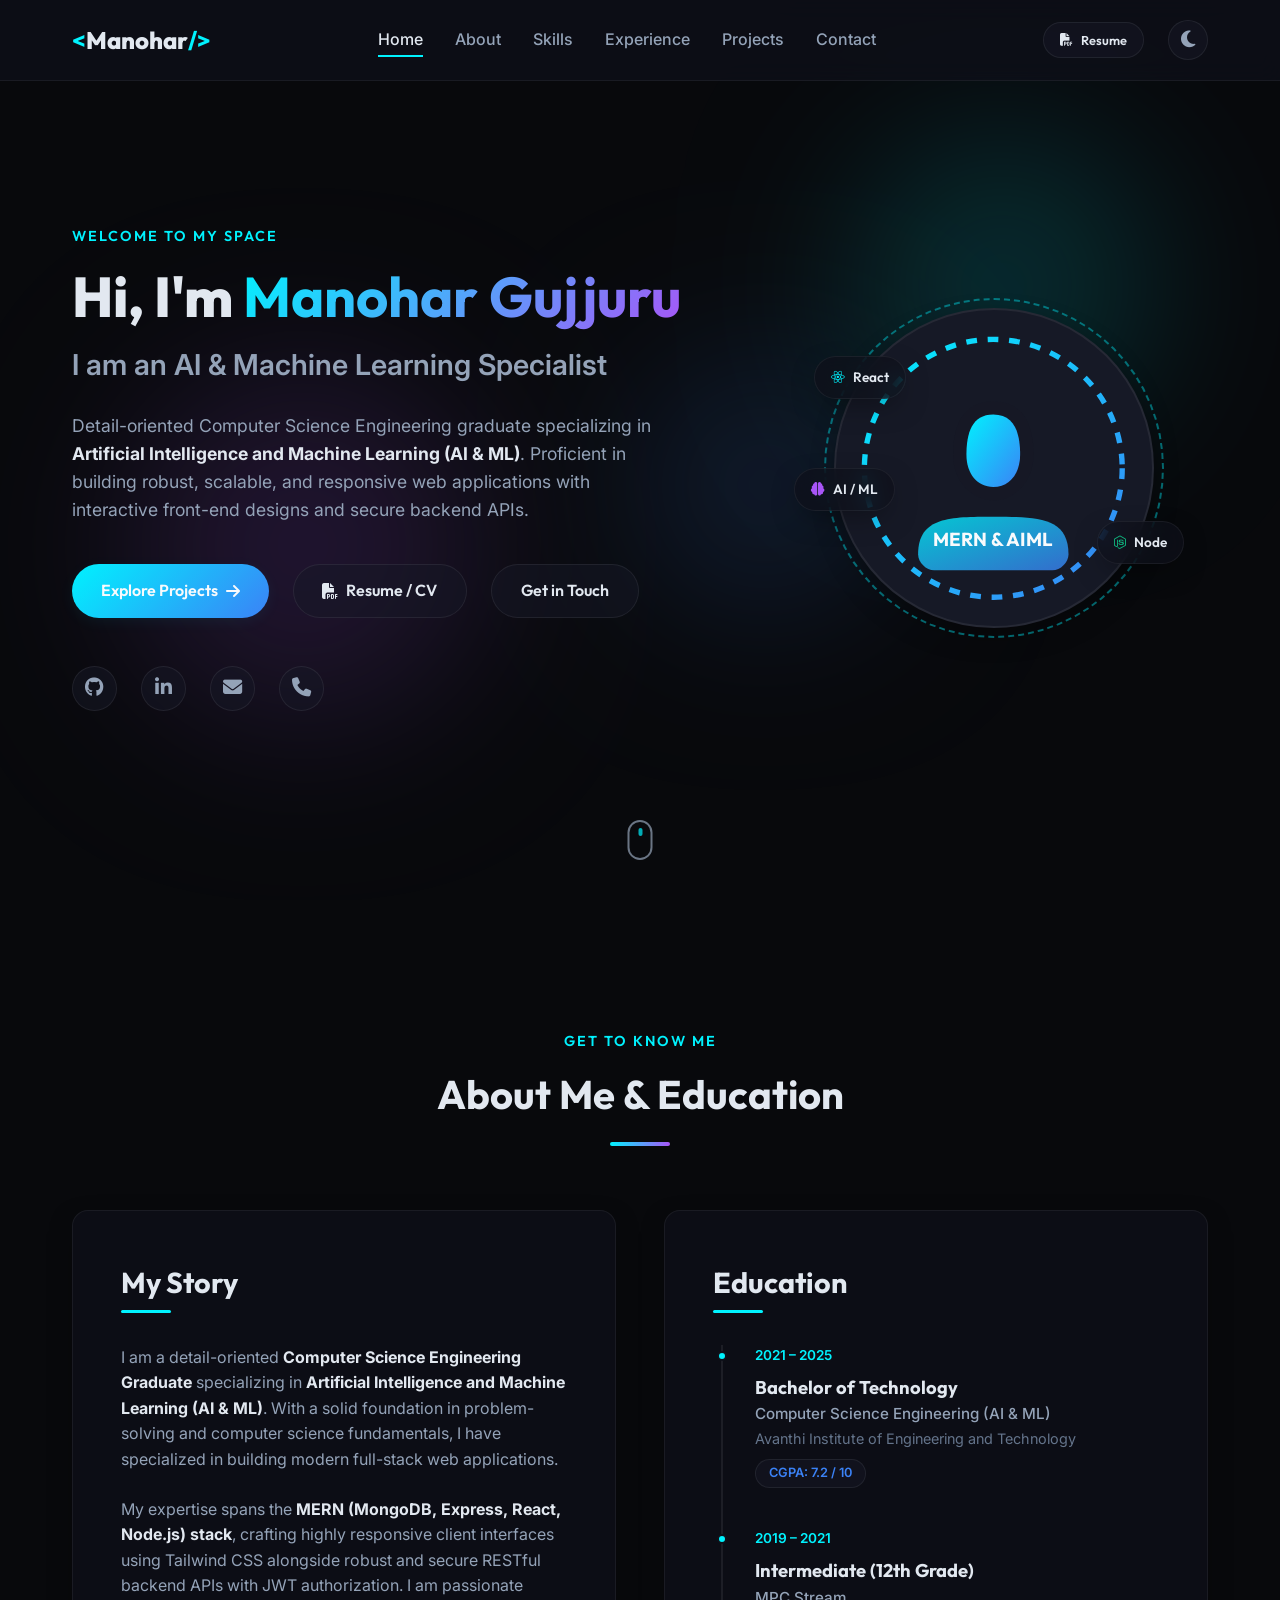
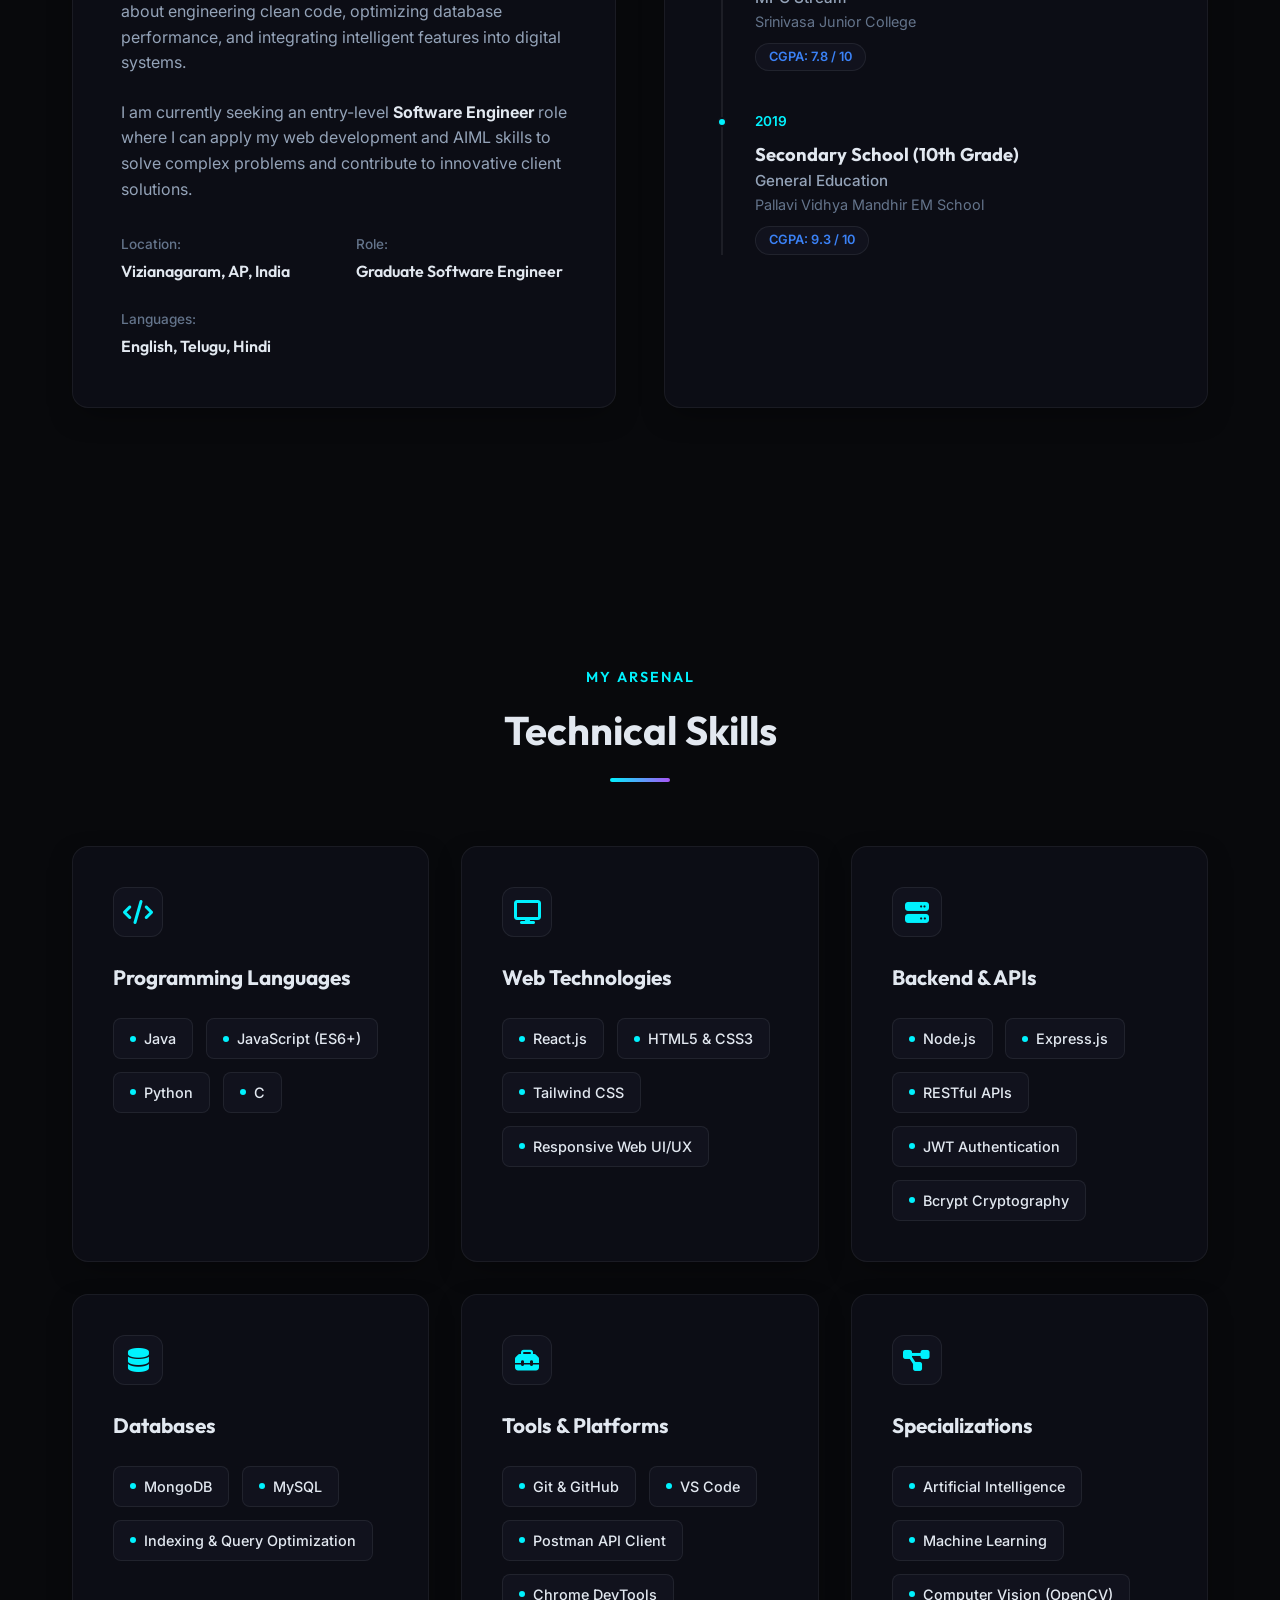
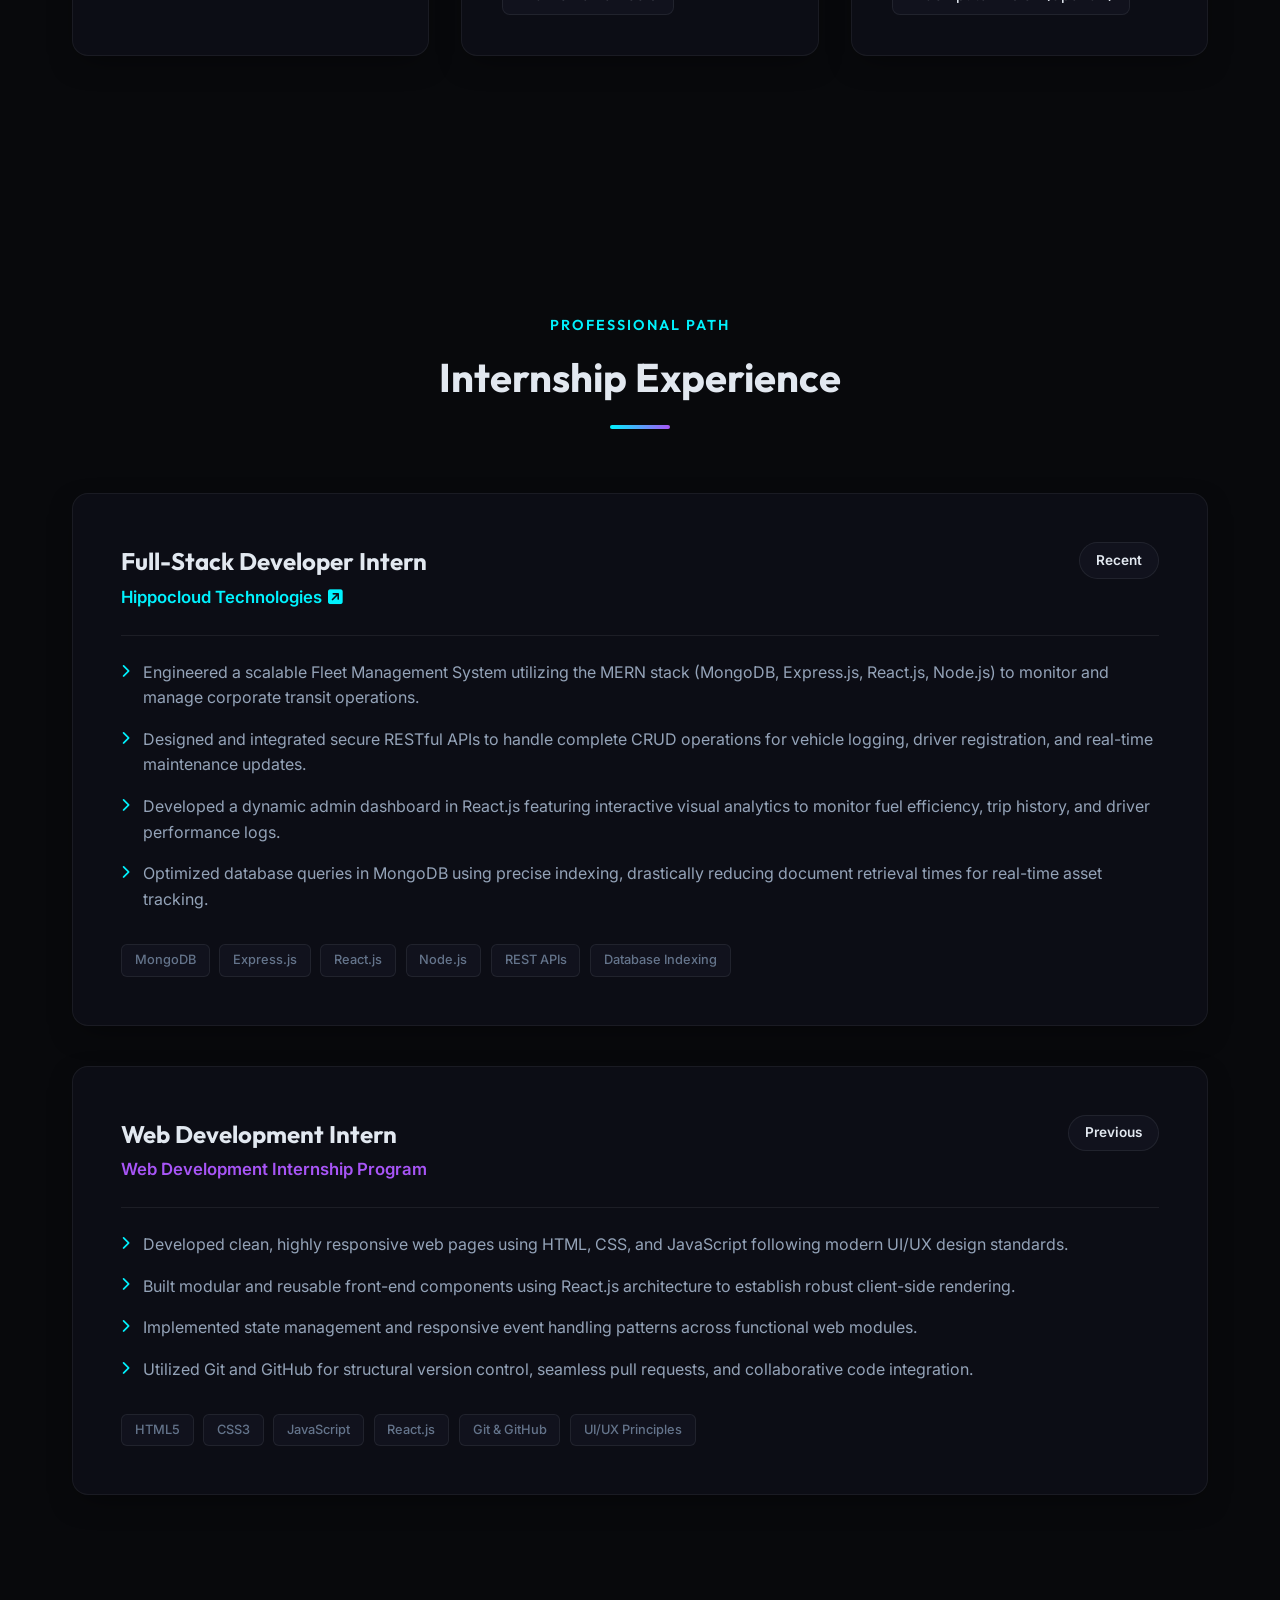
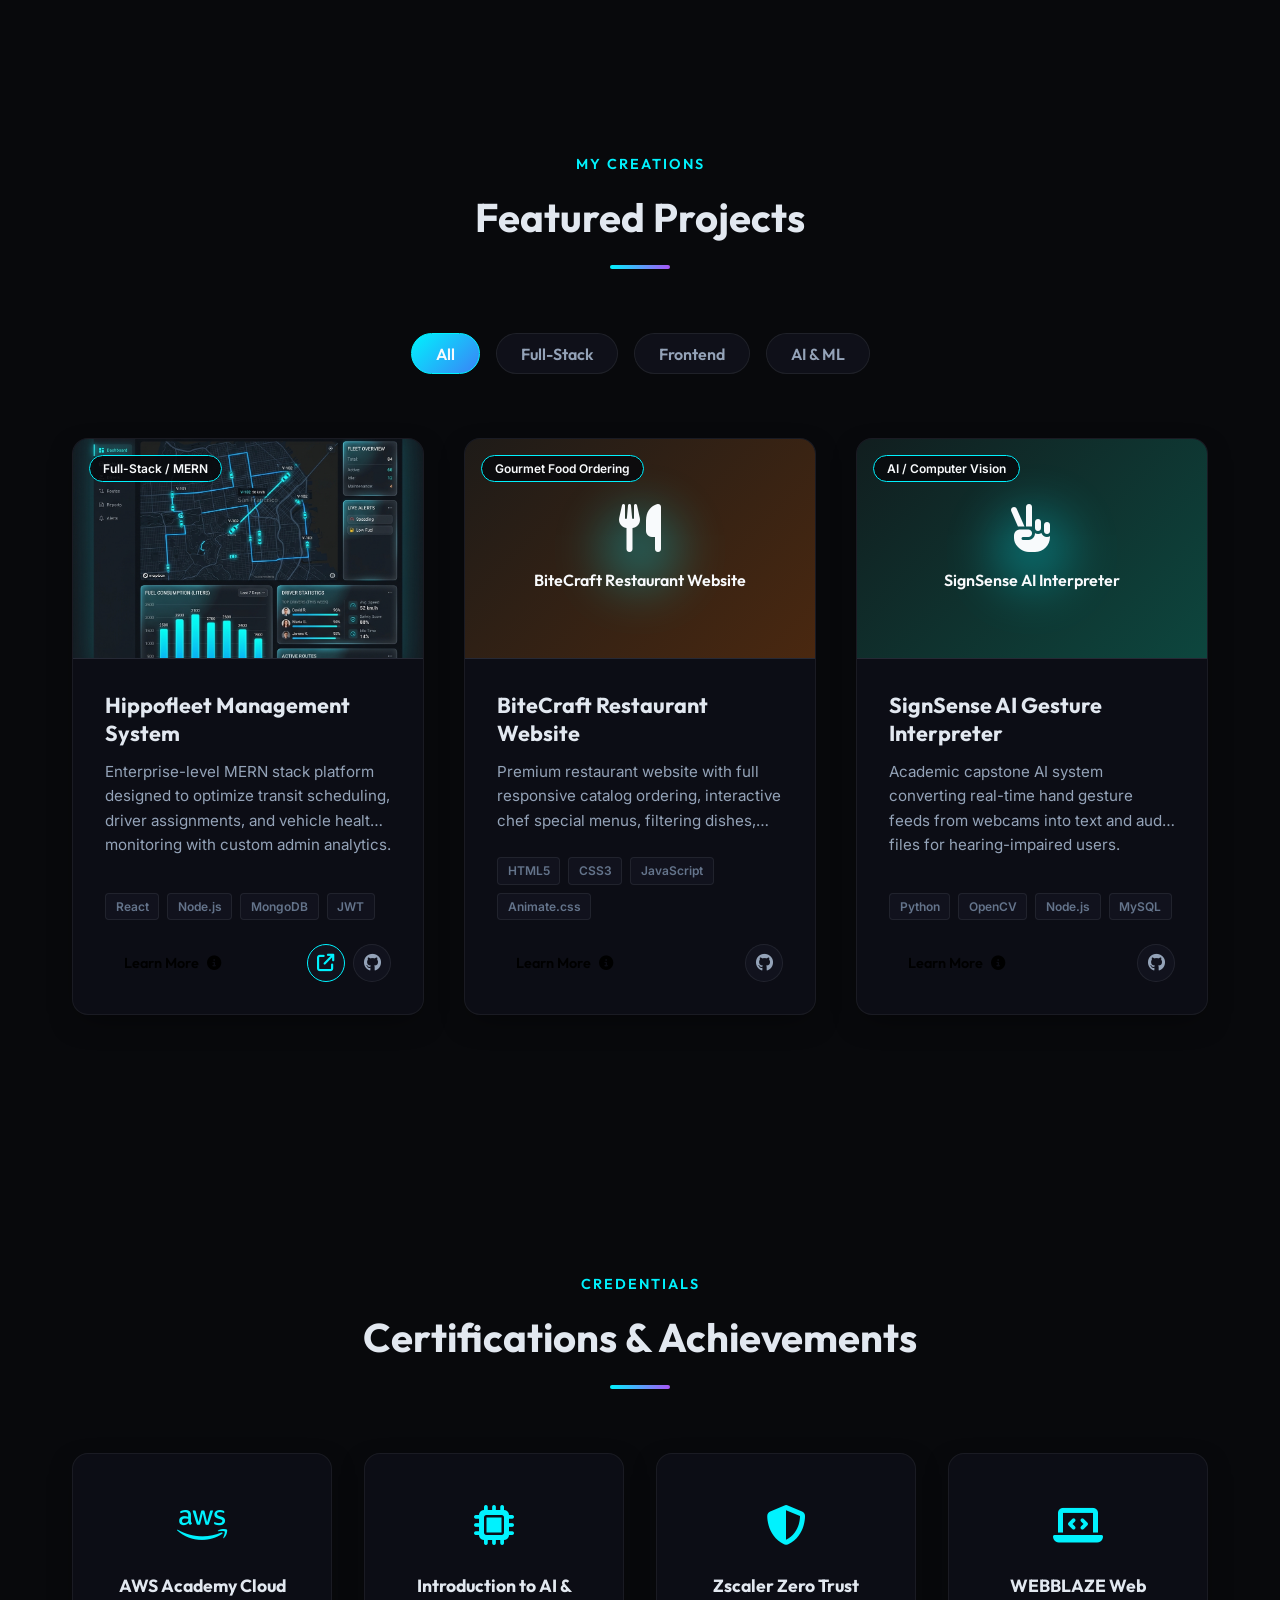
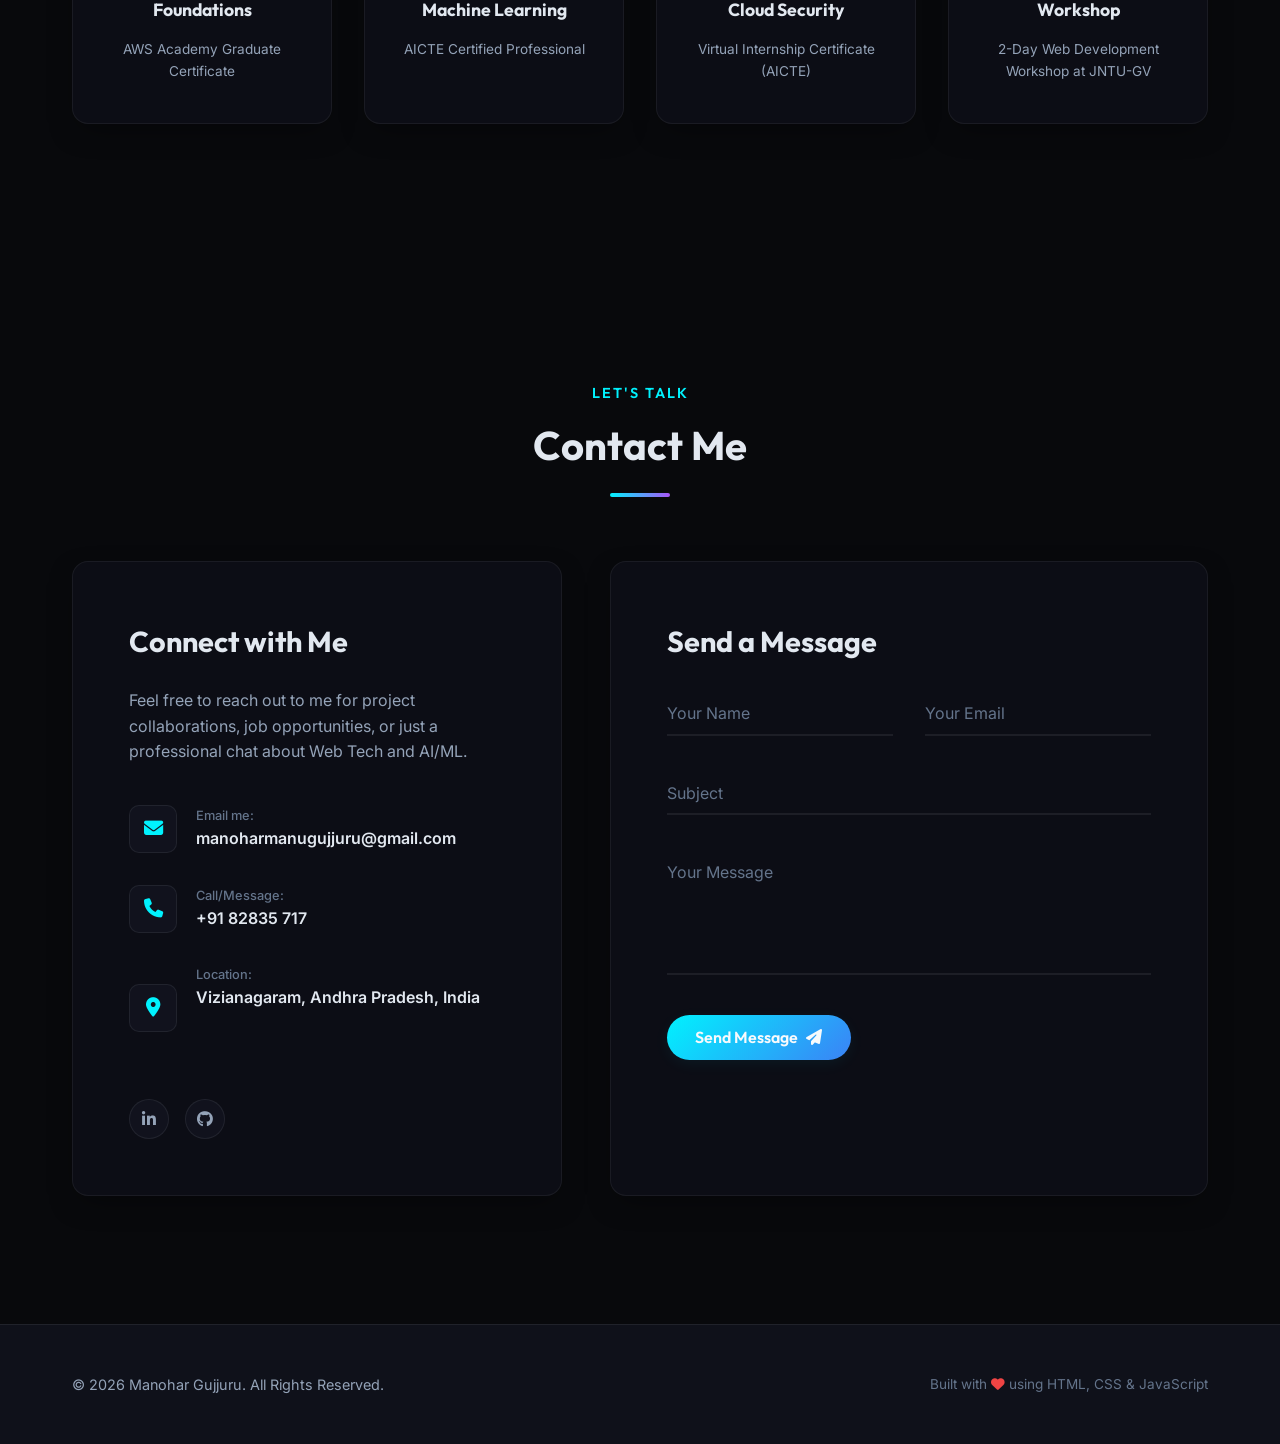
==== index.html @ 4b589fd2 "Remove dynamic text typing animation and make hero subtitle static: I am an AI & Machine Learning Sp" ====
<!DOCTYPE html>
<html lang="en">
<head>
    <meta charset="UTF-8">
    <meta name="viewport" content="width=device-width, initial-scale=1.0">
    <title>Manohar Gujjuru | Graduate CSE & Full-Stack Engineer Portfolio</title>
    <!-- Meta details for SEO -->
    <meta name="description" content="Professional portfolio of Manohar Gujjuru, a Computer Science Engineering graduate specializing in AI/ML and Full-Stack MERN web development. View my projects (Hippofleet, WedLink, BiteCraft) and experience.">
    <meta name="keywords" content="Manohar Gujjuru, Full-Stack Developer, MERN Stack, AI & ML, Software Engineer, Portfolio, Hippofleet, WedLink, SignSense">
    <meta name="author" content="Manohar Gujjuru">
    <!-- Google Fonts: Outfit & Inter -->
    <link rel="preconnect" href="https://fonts.googleapis.com">
    <link rel="preconnect" href="https://fonts.gstatic.com" crossorigin>
    <link href="https://fonts.googleapis.com/css2?family=Inter:wght@300;400;500;600;700&family=Outfit:wght@400;500;600;700;800&display=swap" rel="stylesheet">
    <!-- FontAwesome Icons -->
    <link rel="stylesheet" href="https://cdnjs.cloudflare.com/ajax/libs/font-awesome/6.4.0/css/all.min.css">
    <!-- Main stylesheet -->
    <link rel="stylesheet" href="styles.css">
</head>
<body class="dark-theme">
    <!-- Custom scroll progress bar -->
    <div id="scroll-progress"></div>
<!-- hi this is sureshs -->
 <!-- dev  -->
    <!-- Navigation Header -->
    <header class="glass-header">
        <nav class="navbar" id="navbar">
            <a href="#" class="logo">
                <span class="logo-accent">&lt;</span>Manohar<span class="logo-accent"> /&gt;</span>
            </a>
            <ul class="nav-links">
                <li><a href="#home" class="nav-item active">Home</a></li>
                <li><a href="#about" class="nav-item">About</a></li>
                <li><a href="#skills" class="nav-item">Skills</a></li>
                <li><a href="#experience" class="nav-item">Experience</a></li>
                <li><a href="#projects" class="nav-item">Projects</a></li>
                <li><a href="#contact" class="nav-item">Contact</a></li>
            </ul>
            <div class="nav-actions">
                <a href="resume.html" target="_blank" class="btn btn-secondary btn-small res-nav-btn" style="border-radius: 20px; padding: 0.4rem 1rem; font-size: 0.8rem;" title="View ATS Resume">
                    <i class="fa-solid fa-file-pdf"></i>
                    <span>Resume</span>
                </a>
                <button id="theme-toggle" aria-label="Toggle theme" title="Toggle Light/Dark Theme">
                    <i class="fa-solid fa-moon"></i>
                </button>
                <div class="mobile-menu-btn" id="mobile-menu-btn">
                    <span></span>
                    <span></span>
                    <span></span>
                </div>
            </div>
        </nav>
    </header>

    <!-- Mobile Navigation Overlay -->
    <div class="mobile-nav-overlay" id="mobile-nav-overlay">
        <ul class="mobile-nav-links">
            <li><a href="#home" class="mobile-nav-item">Home</a></li>
            <li><a href="#about" class="mobile-nav-item">About</a></li>
            <li><a href="#skills" class="mobile-nav-item">Skills</a></li>
            <li><a href="#experience" class="mobile-nav-item">Experience</a></li>
            <li><a href="#projects" class="mobile-nav-item">Projects</a></li>
            <li><a href="#contact" class="mobile-nav-item">Contact</a></li>
            <li><a href="resume.html" target="_blank" class="mobile-nav-item" style="color: var(--accent-color);"><i class="fa-solid fa-file-pdf"></i> Resume CV</a></li>
        </ul>
    </div>

    <!-- Main Content Area -->
    <main>
        <!-- Hero Section -->
        <section id="home" class="hero-section">
            <div class="hero-bg-shapes">
                <div class="shape shape-1"></div>
                <div class="shape shape-2"></div>
                <div class="shape shape-3"></div>
            </div>
            <div class="container hero-container">
                <div class="hero-content">
                    <span class="hero-subtitle">Welcome to my space</span>
                    <h1 class="hero-title">Hi, I'm <span class="highlight">Manohar Gujjuru</span></h1>
                    <h2 class="hero-dynamic-text">I am an AI & Machine Learning Specialist</h2>
                    <p class="hero-desc">
                        Detail-oriented Computer Science Engineering graduate specializing in <strong>Artificial Intelligence and Machine Learning (AI & ML)</strong>. Proficient in building robust, scalable, and responsive web applications with interactive front-end designs and secure backend APIs.
                    </p>
                    <div class="hero-cta">
                        <a href="#projects" class="btn btn-primary">
                            <span>Explore Projects</span>
                            <i class="fa-solid fa-arrow-right"></i>
                        </a>
                        <a href="resume.html" target="_blank" class="btn btn-secondary">
                            <i class="fa-solid fa-file-pdf"></i>
                            <span>Resume / CV</span>
                        </a>
                        <a href="#contact" class="btn btn-secondary">
                            <span>Get in Touch</span>
                        </a>
                    </div>
                    <div class="social-links">
                        <a href="https://github.com/manohargujjuru-dot" target="_blank" aria-label="GitHub" title="GitHub Profile">
                            <i class="fa-brands fa-github"></i>
                        </a>
                        <a href="https://linkedin.com/in/gujjuru-manohar3123" target="_blank" aria-label="LinkedIn" title="LinkedIn Profile">
                            <i class="fa-brands fa-linkedin-in"></i>
                        </a>
                        <a href="mailto:manoharmanugujjuru@gmail.com" aria-label="Email" title="Email Manohar">
                            <i class="fa-solid fa-envelope"></i>
                        </a>
                        <a href="tel:+9182835717" aria-label="Phone" title="Call Manohar">
                            <i class="fa-solid fa-phone"></i>
                        </a>
                    </div>
                </div>
                <div class="hero-visual">
                    <div class="visual-wrapper">
                        <div class="avatar-ring"></div>
                        <div class="avatar-holder">
                            <!-- Premium developer avatar placeholder using SVGs -->
                            <svg viewBox="0 0 100 100" class="developer-illustration">
                                <defs>
                                    <linearGradient id="gradient-primary" x1="0%" y1="0%" x2="100%" y2="100%">
                                        <stop offset="0%" stop-color="var(--accent-color)" />
                                        <stop offset="100%" stop-color="var(--accent-secondary)" />
                                    </linearGradient>
                                </defs>
                                <circle cx="50" cy="50" r="48" fill="none" stroke="url(#gradient-primary)" stroke-width="2" stroke-dasharray="4,4"/>
                                <path d="M50 25 C38 25 35 35 35 45 C35 55 42 62 50 62 C58 62 65 55 65 45 C65 35 62 25 50 25 Z" fill="var(--bg-accent)" opacity="0.3"/>
                                <path d="M50 30 C42 30 40 37 40 45 C40 52 44 57 50 57 C56 57 60 52 60 45 C60 37 58 30 50 30 Z" fill="url(#gradient-primary)"/>
                                <path d="M22 82 C22 68 34 68 50 68 C66 68 78 68 78 82 C78 85 75 88 72 88 L28 88 C25 88 22 85 22 82 Z" fill="url(#gradient-primary)" opacity="0.8"/>
                                <text x="50" y="79" font-family="'Outfit', sans-serif" font-size="7" font-weight="bold" fill="var(--text-light)" text-anchor="middle">MERN & AIML</text>
                            </svg>
                        </div>
                        <div class="floating-badge badge-1">
                            <i class="fa-brands fa-react text-cyan"></i>
                            <span>React</span>
                        </div>
                        <div class="floating-badge badge-2">
                            <i class="fa-brands fa-node-js text-green"></i>
                            <span>Node</span>
                        </div>
                        <div class="floating-badge badge-3">
                            <i class="fa-solid fa-brain text-purple"></i>
                            <span>AI / ML</span>
                        </div>
                    </div>
                </div>
            </div>
            <a href="#about" class="scroll-down-indicator" aria-label="Scroll Down">
                <span class="mouse-icon">
                    <span class="wheel"></span>
                </span>
                <span class="arrow-icon"></span>
            </a>
        </section>

        <!-- About & Education Section -->
        <section id="about" class="about-section">
            <div class="container">
                <div class="section-header">
                    <span class="subtitle">Get to know me</span>
                    <h2 class="title">About Me & Education</h2>
                    <div class="line"></div>
                </div>
                <div class="about-grid">
                    <div class="about-info glass-card">
                        <h3>My Story</h3>
                        <p>
                            I am a detail-oriented <strong>Computer Science Engineering Graduate</strong> specializing in <strong>Artificial Intelligence and Machine Learning (AI & ML)</strong>. With a solid foundation in problem-solving and computer science fundamentals, I have specialized in building modern full-stack web applications.
                        </p>
                        <p>
                            My expertise spans the <strong>MERN (MongoDB, Express, React, Node.js) stack</strong>, crafting highly responsive client interfaces using Tailwind CSS alongside robust and secure RESTful backend APIs with JWT authorization. I am passionate about engineering clean code, optimizing database performance, and integrating intelligent features into digital systems.
                        </p>
                        <p>
                            I am currently seeking an entry-level <strong>Software Engineer</strong> role where I can apply my web development and AIML skills to solve complex problems and contribute to innovative client solutions.
                        </p>
                        <div class="quick-facts">
                            <div class="fact-item">
                                <span class="fact-label">Location:</span>
                                <span class="fact-value">Vizianagaram, AP, India</span>
                            </div>
                            <div class="fact-item">
                                <span class="fact-label">Role:</span>
                                <span class="fact-value">Graduate Software Engineer</span>
                            </div>
                            <div class="fact-item">
                                <span class="fact-label">Languages:</span>
                                <span class="fact-value">English, Telugu, Hindi</span>
                            </div>
                        </div>
                    </div>
                    <div class="education-timeline glass-card">
                        <h3>Education</h3>
                        <div class="timeline">
                            <div class="timeline-item">
                                <div class="timeline-dot"></div>
                                <div class="timeline-date">2021 – 2025</div>
                                <h4 class="timeline-title">Bachelor of Technology</h4>
                                <p class="timeline-subtitle">Computer Science Engineering (AI & ML)</p>
                                <p class="timeline-school">Avanthi Institute of Engineering and Technology</p>
                                <span class="timeline-badge">CGPA: 7.2 / 10</span>
                            </div>
                            <div class="timeline-item">
                                <div class="timeline-dot"></div>
                                <div class="timeline-date">2019 – 2021</div>
                                <h4 class="timeline-title">Intermediate (12th Grade)</h4>
                                <p class="timeline-subtitle">MPC Stream</p>
                                <p class="timeline-school">Srinivasa Junior College</p>
                                <span class="timeline-badge">CGPA: 7.8 / 10</span>
                            </div>
                            <div class="timeline-item">
                                <div class="timeline-dot"></div>
                                <div class="timeline-date">2019</div>
                                <h4 class="timeline-title">Secondary School (10th Grade)</h4>
                                <p class="timeline-subtitle">General Education</p>
                                <p class="timeline-school">Pallavi Vidhya Mandhir EM School</p>
                                <span class="timeline-badge">CGPA: 9.3 / 10</span>
                            </div>
                        </div>
                    </div>
                </div>
            </div>
        </section>

        <!-- Technical Skills Section -->
        <section id="skills" class="skills-section">
            <div class="container">
                <div class="section-header">
                    <span class="subtitle">My Arsenal</span>
                    <h2 class="title">Technical Skills</h2>
                    <div class="line"></div>
                </div>
                <div class="skills-grid">
                    <!-- Programming Languages -->
                    <div class="skills-card glass-card">
                        <div class="card-icon"><i class="fa-solid fa-code"></i></div>
                        <h3>Programming Languages</h3>
                        <div class="skills-list">
                            <div class="skill-tag"><span class="bullet"></span> Java</div>
                            <div class="skill-tag"><span class="bullet"></span> JavaScript (ES6+)</div>
                            <div class="skill-tag"><span class="bullet"></span> Python</div>
                            <div class="skill-tag"><span class="bullet"></span> C</div>
                        </div>
                    </div>
                    <!-- Web Technologies -->
                    <div class="skills-card glass-card">
                        <div class="card-icon"><i class="fa-solid fa-display"></i></div>
                        <h3>Web Technologies</h3>
                        <div class="skills-list">
                            <div class="skill-tag"><span class="bullet"></span> React.js</div>
                            <div class="skill-tag"><span class="bullet"></span> HTML5 & CSS3</div>
                            <div class="skill-tag"><span class="bullet"></span> Tailwind CSS</div>
                            <div class="skill-tag"><span class="bullet"></span> Responsive Web UI/UX</div>
                        </div>
                    </div>
                    <!-- Backend & APIs -->
                    <div class="skills-card glass-card">
                        <div class="card-icon"><i class="fa-solid fa-server"></i></div>
                        <h3>Backend & APIs</h3>
                        <div class="skills-list">
                            <div class="skill-tag"><span class="bullet"></span> Node.js</div>
                            <div class="skill-tag"><span class="bullet"></span> Express.js</div>
                            <div class="skill-tag"><span class="bullet"></span> RESTful APIs</div>
                            <div class="skill-tag"><span class="bullet"></span> JWT Authentication</div>
                            <div class="skill-tag"><span class="bullet"></span> Bcrypt Cryptography</div>
                        </div>
                    </div>
                    <!-- Databases -->
                    <div class="skills-card glass-card">
                        <div class="card-icon"><i class="fa-solid fa-database"></i></div>
                        <h3>Databases</h3>
                        <div class="skills-list">
                            <div class="skill-tag"><span class="bullet"></span> MongoDB</div>
                            <div class="skill-tag"><span class="bullet"></span> MySQL</div>
                            <div class="skill-tag"><span class="bullet"></span> Indexing & Query Optimization</div>
                        </div>
                    </div>
                    <!-- Tools & Platforms -->
                    <div class="skills-card glass-card">
                        <div class="card-icon"><i class="fa-solid fa-toolbox"></i></div>
                        <h3>Tools & Platforms</h3>
                        <div class="skills-list">
                            <div class="skill-tag"><span class="bullet"></span> Git & GitHub</div>
                            <div class="skill-tag"><span class="bullet"></span> VS Code</div>
                            <div class="skill-tag"><span class="bullet"></span> Postman API Client</div>
                            <div class="skill-tag"><span class="bullet"></span> Chrome DevTools</div>
                        </div>
                    </div>
                    <!-- Specializations -->
                    <div class="skills-card glass-card">
                        <div class="card-icon"><i class="fa-solid fa-diagram-project"></i></div>
                        <h3>Specializations</h3>
                        <div class="skills-list">
                            <div class="skill-tag"><span class="bullet"></span> Artificial Intelligence</div>
                            <div class="skill-tag"><span class="bullet"></span> Machine Learning</div>
                            <div class="skill-tag"><span class="bullet"></span> Computer Vision (OpenCV)</div>
                        </div>
                    </div>
                </div>
            </div>
        </section>

        <!-- Experience Section -->
        <section id="experience" class="experience-section">
            <div class="container">
                <div class="section-header">
                    <span class="subtitle">Professional Path</span>
                    <h2 class="title">Internship Experience</h2>
                    <div class="line"></div>
                </div>
                <div class="experience-list">
                    <!-- Internship 1 -->
                    <div class="experience-item glass-card">
                        <div class="exp-header">
                            <div class="exp-title-company">
                                <h3>Full-Stack Developer Intern</h3>
                                <a href="https://hippocloud.in" target="_blank" class="company-link">Hippocloud Technologies <i class="fa-solid fa-square-arrow-up-right"></i></a>
                            </div>
                            <span class="exp-duration">Recent</span>
                        </div>
                        <ul class="exp-details">
                            <li><i class="fa-solid fa-chevron-right text-cyan"></i> Engineered a scalable Fleet Management System utilizing the MERN stack (MongoDB, Express.js, React.js, Node.js) to monitor and manage corporate transit operations.</li>
                            <li><i class="fa-solid fa-chevron-right text-cyan"></i> Designed and integrated secure RESTful APIs to handle complete CRUD operations for vehicle logging, driver registration, and real-time maintenance updates.</li>
                            <li><i class="fa-solid fa-chevron-right text-cyan"></i> Developed a dynamic admin dashboard in React.js featuring interactive visual analytics to monitor fuel efficiency, trip history, and driver performance logs.</li>
                            <li><i class="fa-solid fa-chevron-right text-cyan"></i> Optimized database queries in MongoDB using precise indexing, drastically reducing document retrieval times for real-time asset tracking.</li>
                        </ul>
                        <div class="exp-tech-tags">
                            <span>MongoDB</span>
                            <span>Express.js</span>
                            <span>React.js</span>
                            <span>Node.js</span>
                            <span>REST APIs</span>
                            <span>Database Indexing</span>
                        </div>
                    </div>

                    <!-- Internship 2 -->
                    <div class="experience-item glass-card">
                        <div class="exp-header">
                            <div class="exp-title-company">
                                <h3>Web Development Intern</h3>
                                <span class="company-name">Web Development Internship Program</span>
                            </div>
                            <span class="exp-duration">Previous</span>
                        </div>
                        <ul class="exp-details">
                            <li><i class="fa-solid fa-chevron-right text-cyan"></i> Developed clean, highly responsive web pages using HTML, CSS, and JavaScript following modern UI/UX design standards.</li>
                            <li><i class="fa-solid fa-chevron-right text-cyan"></i> Built modular and reusable front-end components using React.js architecture to establish robust client-side rendering.</li>
                            <li><i class="fa-solid fa-chevron-right text-cyan"></i> Implemented state management and responsive event handling patterns across functional web modules.</li>
                            <li><i class="fa-solid fa-chevron-right text-cyan"></i> Utilized Git and GitHub for structural version control, seamless pull requests, and collaborative code integration.</li>
                        </ul>
                        <div class="exp-tech-tags">
                            <span>HTML5</span>
                            <span>CSS3</span>
                            <span>JavaScript</span>
                            <span>React.js</span>
                            <span>Git & GitHub</span>
                            <span>UI/UX Principles</span>
                        </div>
                    </div>
                </div>
            </div>
        </section>

        <!-- Projects Showcase Section -->
        <section id="projects" class="projects-section">
            <div class="container">
                <div class="section-header">
                    <span class="subtitle">My Creations</span>
                    <h2 class="title">Featured Projects</h2>
                    <div class="line"></div>
                </div>
                <!-- Filter Tabs -->
                <div class="project-filters">
                    <button class="filter-btn active" data-filter="all">All</button>
                    <button class="filter-btn" data-filter="fullstack">Full-Stack</button>
                    <button class="filter-btn" data-filter="frontend">Frontend</button>
                    <button class="filter-btn" data-filter="aiml">AI & ML</button>
                </div>
                <!-- Projects Grid -->
                <div class="projects-grid">
                    <!-- Project 1: Hippofleet -->
                    <div class="project-card glass-card" data-category="fullstack" id="proj-hippofleet">
                        <div class="project-img-container">
                            <img src="assets/hippofleet_preview.png" alt="Hippofleet Dashboard Preview" class="project-img">
                            <div class="project-overlay">
                                <span class="project-category">Full-Stack / MERN</span>
                            </div>
                        </div>
                        <div class="project-content">
                            <h3>Hippofleet Management System</h3>
                            <p class="project-desc-short">Enterprise-level MERN stack platform designed to optimize transit scheduling, driver assignments, and vehicle health monitoring with custom admin analytics.</p>
                            <div class="project-tags">
                                <span>React</span>
                                <span>Node.js</span>
                                <span>MongoDB</span>
                                <span>JWT</span>
                            </div>
                            <div class="project-links">
                                <button class="btn btn-small btn-open-modal" data-project="hippofleet">
                                    <span>Learn More</span>
                                    <i class="fa-solid fa-circle-info"></i>
                                </button>
                                <div style="display: flex; gap: 0.5rem;">
                                    <a href="https://hippofleet.vercel.app/" target="_blank" class="project-github-link" title="View Live Demo" style="color: var(--accent-color); border-color: var(--accent-color);">
                                        <i class="fa-solid fa-arrow-up-right-from-square"></i>
                                    </a>
                                    <a href="https://github.com/manohargujjuru-dot" target="_blank" class="project-github-link" title="View Source Code">
                                        <i class="fa-brands fa-github"></i>
                                    </a>
                                </div>
                            </div>
                        </div>
                    </div>



                    <!-- Project 3: BiteCraft -->
                    <div class="project-card glass-card" data-category="frontend" id="proj-restaurant">
                        <div class="project-img-container">
                            <!-- Fallback preview for Restaurant using custom styling card background since capacity was exhausted -->
                            <div class="project-img-fallback restaurant-fallback-bg">
                                <div class="fallback-glow"></div>
                                <i class="fa-solid fa-utensils"></i>
                                <span class="fallback-title">BiteCraft Restaurant Website</span>
                            </div>
                            <div class="project-overlay">
                                <span class="project-category">Gourmet Food Ordering</span>
                            </div>
                        </div>
                        <div class="project-content">
                            <h3>BiteCraft Restaurant Website</h3>
                            <p class="project-desc-short">Premium restaurant website with full responsive catalog ordering, interactive chef special menus, filtering dishes, and a table booking calendar.</p>
                            <div class="project-tags">
                                <span>HTML5</span>
                                <span>CSS3</span>
                                <span>JavaScript</span>
                                <span>Animate.css</span>
                            </div>
                            <div class="project-links">
                                <button class="btn btn-small btn-open-modal" data-project="restaurant">
                                    <span>Learn More</span>
                                    <i class="fa-solid fa-circle-info"></i>
                                </button>
                                <a href="https://github.com/manohargujjuru-dot" target="_blank" class="project-github-link" title="View Source Code">
                                    <i class="fa-brands fa-github"></i>
                                </a>
                            </div>
                        </div>
                    </div>

                    <!-- Project 4: SignSense -->
                    <div class="project-card glass-card" data-category="aiml" id="proj-signsense">
                        <div class="project-img-container">
                            <div class="project-img-fallback signsense-fallback-bg">
                                <div class="fallback-glow"></div>
                                <i class="fa-solid fa-hand-peace"></i>
                                <span class="fallback-title">SignSense AI Interpreter</span>
                            </div>
                            <div class="project-overlay">
                                <span class="project-category">AI / Computer Vision</span>
                            </div>
                        </div>
                        <div class="project-content">
                            <h3>SignSense AI Gesture Interpreter</h3>
                            <p class="project-desc-short">Academic capstone AI system converting real-time hand gesture feeds from webcams into text and audio files for hearing-impaired users.</p>
                            <div class="project-tags">
                                <span>Python</span>
                                <span>OpenCV</span>
                                <span>Node.js</span>
                                <span>MySQL</span>
                            </div>
                            <div class="project-links">
                                <button class="btn btn-small btn-open-modal" data-project="signsense">
                                    <span>Learn More</span>
                                    <i class="fa-solid fa-circle-info"></i>
                                </button>
                                <a href="https://github.com/manohargujjuru-dot" target="_blank" class="project-github-link" title="View Source Code">
                                    <i class="fa-brands fa-github"></i>
                                </a>
                            </div>
                        </div>
                    </div>
                </div>
            </div>
        </section>

        <!-- Certifications Section -->
        <section id="certifications" class="certifications-section">
            <div class="container">
                <div class="section-header">
                    <span class="subtitle">Credentials</span>
                    <h2 class="title">Certifications & Achievements</h2>
                    <div class="line"></div>
                </div>
                <div class="certs-grid">
                    <div class="cert-card glass-card">
                        <div class="cert-icon"><i class="fa-brands fa-aws"></i></div>
                        <h4>AWS Academy Cloud Foundations</h4>
                        <p class="cert-issuer">AWS Academy Graduate Certificate</p>
                    </div>
                    <div class="cert-card glass-card">
                        <div class="cert-icon"><i class="fa-solid fa-microchip"></i></div>
                        <h4>Introduction to AI & Machine Learning</h4>
                        <p class="cert-issuer">AICTE Certified Professional</p>
                    </div>
                    <div class="cert-card glass-card">
                        <div class="cert-icon"><i class="fa-solid fa-shield-halved"></i></div>
                        <h4>Zscaler Zero Trust Cloud Security</h4>
                        <p class="cert-issuer">Virtual Internship Certificate (AICTE)</p>
                    </div>
                    <div class="cert-card glass-card">
                        <div class="cert-icon"><i class="fa-solid fa-laptop-code"></i></div>
                        <h4>WEBBLAZE Web Workshop</h4>
                        <p class="cert-issuer">2-Day Web Development Workshop at JNTU-GV</p>
                    </div>
                </div>
            </div>
        </section>

        <!-- Contact Section -->
        <section id="contact" class="contact-section">
            <div class="container">
                <div class="section-header">
                    <span class="subtitle">Let's talk</span>
                    <h2 class="title">Contact Me</h2>
                    <div class="line"></div>
                </div>
                <div class="contact-grid">
                    <div class="contact-info glass-card">
                        <h3>Connect with Me</h3>
                        <p>Feel free to reach out to me for project collaborations, job opportunities, or just a professional chat about Web Tech and AI/ML.</p>
                        
                        <div class="contact-details">
                            <div class="details-item">
                                <div class="item-icon"><i class="fa-solid fa-envelope"></i></div>
                                <div class="item-text">
                                    <span>Email me:</span>
                                    <a href="mailto:manoharmanugujjuru@gmail.com">manoharmanugujjuru@gmail.com</a>
                                </div>
                            </div>
                            <div class="details-item">
                                <div class="item-icon"><i class="fa-solid fa-phone"></i></div>
                                <div class="item-text">
                                    <span>Call/Message:</span>
                                    <a href="tel:+9182835717">+91 82835 717</a>
                                </div>
                            </div>
                            <div class="details-item">
                                <div class="item-icon"><i class="fa-solid fa-location-dot"></i></div>
                                <div class="item-text">
                                    <span>Location:</span>
                                    <p>Vizianagaram, Andhra Pradesh, India</p>
                                </div>
                            </div>
                        </div>

                        <div class="social-icons-contact">
                            <a href="https://linkedin.com/in/gujjuru-manohar3123" target="_blank" title="LinkedIn"><i class="fa-brands fa-linkedin-in"></i></a>
                            <a href="https://github.com/manohargujjuru-dot" target="_blank" title="GitHub"><i class="fa-brands fa-github"></i></a>
                        </div>
                    </div>
                    
                    <div class="contact-form-container glass-card">
                        <h3>Send a Message</h3>
                        <form id="contact-form" action="https://formsubmit.co/manoharmanugujjuru@gmail.com" method="POST" novalidate>
                            <!-- FormSubmit Configurations -->
                            <input type="hidden" name="_captcha" value="false">
                            <input type="hidden" name="_subject" value="New Portfolio Message from Manohar's Site!">
                            
                            <div class="form-row">
                                <div class="input-group">
                                    <input type="text" id="name" name="name" required placeholder=" ">
                                    <label for="name">Your Name</label>
                                    <span class="error-msg">Name is required</span>
                                </div>
                                <div class="input-group">
                                    <input type="email" id="email" name="email" required placeholder=" ">
                                    <label for="email">Your Email</label>
                                    <span class="error-msg">Enter a valid email address</span>
                                </div>
                            </div>
                            <div class="input-group">
                                <input type="text" id="subject" name="subject" required placeholder=" ">
                                <label for="subject">Subject</label>
                                <span class="error-msg">Subject is required</span>
                            </div>
                            <div class="input-group">
                                <textarea id="message" name="message" required rows="5" placeholder=" "></textarea>
                                <label for="message">Your Message</label>
                                <span class="error-msg">Message cannot be empty</span>
                            </div>
                            <button type="submit" class="btn btn-primary btn-submit">
                                <span>Send Message</span>
                                <i class="fa-solid fa-paper-plane"></i>
                            </button>
                            <div id="form-feedback" class="form-feedback"></div>
                        </form>
                    </div>
                </div>
            </div>
        </section>
    </main>

    <!-- Footer -->
    <footer>
        <div class="container footer-container">
            <p class="copyright">&copy; <span id="year">2026</span> Manohar Gujjuru. All Rights Reserved.</p>
            <p class="designed-by">Built with <i class="fa-solid fa-heart text-red animate-pulse"></i> using HTML, CSS & JavaScript</p>
        </div>
    </footer>

    <!-- Projects Detail Modal -->
    <div class="modal" id="project-modal" aria-hidden="true" role="dialog">
        <div class="modal-overlay" id="modal-overlay"></div>
        <div class="modal-wrapper glass-card animate-zoom-in">
            <button class="modal-close" id="modal-close" aria-label="Close details">
                <i class="fa-solid fa-xmark"></i>
            </button>
            <div class="modal-content" id="modal-dynamic-content">
                <!-- Javascript will populate this based on click -->
            </div>
        </div>
    </div>

    <!-- Main interaction script -->
    <script src="script.js"></script>
</body>
</html>
---- styles.css ----
/* ==========================================================================
   Manohar Gujjuru Portfolio - Stylesheet
   ========================================================================== */

/* --- Custom Variables & Themes --- */
:root {
    /* Fonts */
    --font-heading: 'Outfit', sans-serif;
    --font-body: 'Inter', sans-serif;

    /* Theme transition */
    --transition-speed: 0.3s;
    --transition-smooth: all 0.3s cubic-bezier(0.4, 0, 0.2, 1);
}

/* Dark Theme Variables (Default) */
.dark-theme {
    --bg-primary: #08090c;
    --bg-secondary: #0f111a;
    --bg-tertiary: #161926;
    --bg-accent: rgba(22, 25, 38, 0.5);
    
    --text-light: #f8fafc;
    --text-main: #e2e8f0;
    --text-secondary: #94a3b8;
    --text-muted: #64748b;
    
    --accent-color: #00f2fe; /* Neon Cyan */
    --accent-secondary: #3b82f6; /* Electric Blue */
    --accent-purple: #a855f7; /* Violet */
    --accent-green: #10b981; /* Emerald */
    --accent-red: #ef4444;
    
    --border-color: rgba(255, 255, 255, 0.07);
    --border-hover: rgba(0, 242, 254, 0.25);
    --glass-bg: rgba(15, 17, 26, 0.7);
    --glass-border: rgba(255, 255, 255, 0.06);
    --shadow-color: rgba(0, 242, 254, 0.06);
    --shadow-card: 0 10px 30px -10px rgba(0, 0, 0, 0.5);
    --glow-opacity: 0.15;
}

/* Light Theme Variables */
.light-theme {
    --bg-primary: #f8fafc;
    --bg-secondary: #ffffff;
    --bg-tertiary: #f1f5f9;
    --bg-accent: rgba(241, 245, 249, 0.6);
    
    --text-light: #ffffff;
    --text-main: #1e293b;
    --text-secondary: #475569;
    --text-muted: #64748b;
    
    --accent-color: #0284c7; /* Sky Blue */
    --accent-secondary: #2563eb; /* Deep Blue */
    --accent-purple: #7c3aed; /* Purple */
    --accent-green: #059669; /* Green */
    --accent-red: #dc2626;
    
    --border-color: rgba(15, 23, 42, 0.08);
    --border-hover: rgba(2, 132, 199, 0.25);
    --glass-bg: rgba(255, 255, 255, 0.85);
    --glass-border: rgba(15, 23, 42, 0.08);
    --shadow-color: rgba(2, 132, 199, 0.04);
    --shadow-card: 0 10px 30px -10px rgba(148, 163, 184, 0.15);
    --glow-opacity: 0.05;
}

/* --- Global Resets & Defaults --- */
*, *::before, *::after {
    box-sizing: border-box;
    margin: 0;
    padding: 0;
}

html {
    scroll-behavior: smooth;
    font-size: 16px;
}

body {
    background-color: var(--bg-primary);
    color: var(--text-main);
    font-family: var(--font-body);
    line-height: 1.6;
    overflow-x: hidden;
    transition: background-color var(--transition-speed), color var(--transition-speed);
}

a {
    color: inherit;
    text-decoration: none;
    transition: var(--transition-smooth);
}

button, input, textarea {
    font-family: inherit;
    font-size: inherit;
    border: none;
    outline: none;
    background: none;
}

ul {
    list-style: none;
}

/* Custom Scrollbar */
::-webkit-scrollbar {
    width: 8px;
}

::-webkit-scrollbar-track {
    background: var(--bg-primary);
}

::-webkit-scrollbar-thumb {
    background: var(--bg-tertiary);
    border-radius: 10px;
    border: 1px solid var(--border-color);
}

::-webkit-scrollbar-thumb:hover {
    background: var(--accent-secondary);
}

/* Scroll progress bar */
#scroll-progress {
    position: fixed;
    top: 0;
    left: 0;
    height: 4px;
    background: linear-gradient(90deg, var(--accent-color), var(--accent-purple));
    z-index: 1001;
    width: 0%;
    transition: width 0.1s ease-out;
}

/* --- Layout Utilities --- */
.container {
    width: 100%;
    max-width: 1200px;
    margin: 0 auto;
    padding: 0 2rem;
}

section {
    padding: 8rem 0;
    position: relative;
    overflow: hidden; /* Prevent background shapes, badges, or elements from overflowing horizontally */
}

/* --- Glassmorphism Base Cards --- */
.glass-card {
    background: var(--glass-bg);
    border: 1px solid var(--glass-border);
    backdrop-filter: blur(var(--font-heading) ? var(--font-heading) : 10px);
    -webkit-backdrop-filter: blur(10px);
    border-radius: 16px;
    box-shadow: var(--shadow-card);
    transition: var(--transition-smooth);
}

.glass-card:hover {
    border-color: var(--border-hover);
    box-shadow: 0 15px 35px -5px var(--shadow-color);
}

/* --- Animations Keyframes --- */
@keyframes float {
    0%, 100% { transform: translateY(0px); }
    50% { transform: translateY(-10px); }
}

@keyframes pulse {
    0%, 100% { opacity: 0.3; }
    50% { opacity: 0.6; }
}

@keyframes animate-typing-cursor {
    50% { opacity: 0; }
}

@keyframes fadeIn {
    from { opacity: 0; transform: translateY(20px); }
    to { opacity: 1; transform: translateY(0); }
}

@keyframes zoomIn {
    from { opacity: 0; transform: scale(0.95); }
    to { opacity: 1; transform: scale(1); }
}

.animate-zoom-in {
    animation: zoomIn 0.3s cubic-bezier(0.16, 1, 0.3, 1) forwards;
}

/* Utility Colors for text */
.highlight {
    background: linear-gradient(135deg, var(--accent-color) 0%, var(--accent-purple) 100%);
    -webkit-background-clip: text;
    -webkit-text-fill-color: transparent;
    font-weight: 700;
}

.text-cyan { color: #00f2fe; }
.text-green { color: #10b981; }
.text-purple { color: #a855f7; }
.text-red { color: #ef4444; }

/* Buttons */
.btn {
    display: inline-flex;
    align-items: center;
    justify-content: center;
    gap: 0.5rem;
    padding: 0.8rem 1.8rem;
    border-radius: 30px;
    font-family: var(--font-heading);
    font-weight: 600;
    cursor: pointer;
    transition: var(--transition-smooth);
}

.btn-primary {
    background: linear-gradient(135deg, var(--accent-color) 0%, var(--accent-secondary) 100%);
    color: var(--text-light);
    box-shadow: 0 4px 15px var(--shadow-color);
}

.btn-primary:hover {
    transform: translateY(-2px);
    box-shadow: 0 8px 25px var(--shadow-color);
}

.btn-secondary {
    border: 1px solid var(--border-color);
    color: var(--text-main);
    background: var(--bg-accent);
}

.btn-secondary:hover {
    background: var(--border-color);
    border-color: var(--accent-color);
    transform: translateY(-2px);
}

.btn-small {
    padding: 0.5rem 1.2rem;
    font-size: 0.9rem;
}

/* Section Headers */
.section-header {
    text-align: center;
    margin-bottom: 4rem;
}

.section-header .subtitle {
    font-family: var(--font-heading);
    color: var(--accent-color);
    text-transform: uppercase;
    letter-spacing: 2px;
    font-size: 0.9rem;
    font-weight: 600;
}

.section-header .title {
    font-family: var(--font-heading);
    font-size: 2.5rem;
    margin-top: 0.5rem;
    font-weight: 700;
}

.section-header .line {
    width: 60px;
    height: 4px;
    background: linear-gradient(90deg, var(--accent-color), var(--accent-purple));
    margin: 1rem auto 0;
    border-radius: 2px;
}

/* --- Header / Navigation Bar --- */
.glass-header {
    position: fixed;
    top: 0;
    left: 0;
    width: 100%;
    z-index: 1000;
    background: var(--glass-bg);
    border-bottom: 1px solid var(--glass-border);
    backdrop-filter: blur(12px);
    -webkit-backdrop-filter: blur(12px);
    transition: background var(--transition-speed), border var(--transition-speed);
}

.navbar {
    display: flex;
    justify-content: space-between;
    align-items: center;
    height: 80px;
    max-width: 1200px;
    margin: 0 auto;
    padding: 0 2rem;
}

.logo {
    font-family: var(--font-heading);
    font-weight: 800;
    font-size: 1.5rem;
    display: flex;
    align-items: center;
    color: var(--text-main);
}

.logo-accent {
    color: var(--accent-color);
    font-weight: 700;
}

.nav-links {
    display: flex;
    gap: 2rem;
}

.nav-item {
    font-weight: 500;
    color: var(--text-secondary);
    position: relative;
    padding: 0.5rem 0;
}

.nav-item:hover, .nav-item.active {
    color: var(--text-main);
}

.nav-item::after {
    content: '';
    position: absolute;
    bottom: 0;
    left: 0;
    width: 0;
    height: 2px;
    background: var(--accent-color);
    transition: var(--transition-smooth);
}

.nav-item:hover::after, .nav-item.active::after {
    width: 100%;
}

.nav-actions {
    display: flex;
    align-items: center;
    gap: 1.5rem;
}

#theme-toggle {
    cursor: pointer;
    font-size: 1.2rem;
    color: var(--text-secondary);
    width: 40px;
    height: 40px;
    border-radius: 50%;
    display: flex;
    align-items: center;
    justify-content: center;
    transition: var(--transition-smooth);
    border: 1px solid var(--border-color);
    background: var(--bg-accent);
}

#theme-toggle:hover {
    color: var(--accent-color);
    border-color: var(--accent-color);
    background: var(--border-color);
}

.mobile-menu-btn {
    display: none;
    flex-direction: column;
    justify-content: space-between;
    width: 24px;
    height: 18px;
    cursor: pointer;
}

.mobile-menu-btn span {
    width: 100%;
    height: 2px;
    background-color: var(--text-main);
    transition: var(--transition-smooth);
}

/* Mobile Nav Overlay */
.mobile-nav-overlay {
    position: fixed;
    top: 80px;
    left: 100%;
    width: 100%;
    height: calc(100vh - 80px);
    background: var(--glass-bg);
    backdrop-filter: blur(15px);
    -webkit-backdrop-filter: blur(15px);
    z-index: 999;
    display: flex;
    justify-content: center;
    align-items: center;
    transition: left 0.4s cubic-bezier(0.16, 1, 0.3, 1);
    border-top: 1px solid var(--glass-border);
}

.mobile-nav-overlay.active {
    left: 0;
}

.mobile-nav-links {
    display: flex;
    flex-direction: column;
    align-items: center;
    gap: 2.5rem;
}

.mobile-nav-item {
    font-family: var(--font-heading);
    font-size: 1.8rem;
    font-weight: 600;
    color: var(--text-secondary);
}

.mobile-nav-item:hover, .mobile-nav-item.active {
    color: var(--accent-color);
}

/* --- Hero Section --- */
.hero-section {
    min-height: 100vh;
    display: flex;
    align-items: center;
    padding-top: 100px;
    padding-bottom: 4rem;
}

.hero-bg-shapes {
    position: absolute;
    top: 0;
    left: 0;
    width: 100%;
    height: 100%;
    overflow: hidden;
    pointer-events: none;
    z-index: 0;
}

.shape {
    position: absolute;
    border-radius: 50%;
    filter: blur(80px);
    opacity: var(--glow-opacity);
    mix-blend-mode: screen;
}

.shape-1 {
    top: 15%;
    right: 10%;
    width: 300px;
    height: 300px;
    background: var(--accent-color);
    animation: float 8s ease-in-out infinite;
}

.shape-2 {
    bottom: 20%;
    left: 10%;
    width: 350px;
    height: 350px;
    background: var(--accent-purple);
    animation: float 10s ease-in-out infinite 2s;
}

.shape-3 {
    top: 40%;
    left: 50%;
    width: 250px;
    height: 250px;
    background: var(--accent-secondary);
    animation: float 7s ease-in-out infinite 1s;
}

.hero-container {
    display: grid;
    grid-template-columns: 1.2fr 0.8fr;
    gap: 4rem;
    align-items: center;
    position: relative;
    z-index: 1;
}

.hero-content {
    display: flex;
    flex-direction: column;
    align-items: flex-start;
}

.hero-subtitle {
    font-family: var(--font-heading);
    color: var(--accent-color);
    font-weight: 600;
    letter-spacing: 2px;
    text-transform: uppercase;
    margin-bottom: 1rem;
    font-size: 0.9rem;
}

.hero-title {
    font-family: var(--font-heading);
    font-size: 3.5rem;
    font-weight: 800;
    line-height: 1.15;
    margin-bottom: 0.8rem;
}

.hero-dynamic-text {
    font-size: 1.8rem;
    font-weight: 600;
    color: var(--text-secondary);
    margin-bottom: 1.5rem;
    min-height: 2.7rem;
}

.hero-dynamic-text span:first-child {
    color: var(--text-main);
}

.hero-dynamic-text .cursor {
    color: var(--accent-color);
    animation: animate-typing-cursor 0.8s infinite;
}

.hero-desc {
    color: var(--text-secondary);
    font-size: 1.1rem;
    max-width: 600px;
    margin-bottom: 2.5rem;
}

.hero-desc strong {
    color: var(--text-main);
}

.hero-cta {
    display: flex;
    gap: 1.5rem;
    margin-bottom: 3rem;
}

.social-links {
    display: flex;
    gap: 1.5rem;
}

.social-links a {
    display: flex;
    align-items: center;
    justify-content: center;
    width: 45px;
    height: 45px;
    border-radius: 50%;
    border: 1px solid var(--border-color);
    color: var(--text-secondary);
    background: var(--bg-accent);
    font-size: 1.2rem;
}

.social-links a:hover {
    color: var(--accent-color);
    border-color: var(--accent-color);
    transform: translateY(-3px);
    box-shadow: 0 5px 15px var(--shadow-color);
}

.hero-visual {
    display: flex;
    justify-content: center;
    position: relative;
}

.visual-wrapper {
    position: relative;
    width: 320px;
    height: 320px;
}

.avatar-ring {
    position: absolute;
    top: -10px;
    left: -10px;
    right: -10px;
    bottom: -10px;
    border: 2px dashed var(--accent-color);
    border-radius: 50%;
    animation: rotate 30s linear infinite;
    opacity: 0.4;
}

@keyframes rotate {
    100% { transform: rotate(360deg); }
}

.avatar-holder {
    width: 100%;
    height: 100%;
    border-radius: 50%;
    background: var(--bg-tertiary);
    border: 2px solid var(--border-color);
    overflow: hidden;
    box-shadow: var(--shadow-card);
    display: flex;
    align-items: center;
    justify-content: center;
}

.developer-illustration {
    width: 85%;
    height: 85%;
}

.floating-badge {
    position: absolute;
    display: flex;
    align-items: center;
    gap: 0.5rem;
    padding: 0.6rem 1rem;
    background: var(--glass-bg);
    border: 1px solid var(--glass-border);
    backdrop-filter: blur(10px);
    -webkit-backdrop-filter: blur(10px);
    border-radius: 30px;
    box-shadow: var(--shadow-card);
    font-size: 0.85rem;
    font-weight: 600;
    font-family: var(--font-heading);
}

.badge-1 {
    top: 15%;
    left: -20px;
    animation: float 4s ease-in-out infinite;
}

.badge-2 {
    bottom: 20%;
    right: -30px;
    animation: float 4s ease-in-out infinite 1.5s;
}

.badge-3 {
    top: 50%;
    left: -40px;
    animation: float 4s ease-in-out infinite 0.8s;
}

.scroll-down-indicator {
    position: absolute;
    bottom: 2rem;
    left: 50%;
    transform: translateX(-50%);
    display: flex;
    flex-direction: column;
    align-items: center;
    gap: 0.5rem;
    color: var(--text-secondary);
    font-size: 0.8rem;
    opacity: 0.7;
    z-index: 1;
}

.scroll-down-indicator:hover {
    opacity: 1;
    color: var(--accent-color);
}

.mouse-icon {
    width: 25px;
    height: 40px;
    border: 2px solid var(--text-secondary);
    border-radius: 15px;
    position: relative;
    display: flex;
    justify-content: center;
}

.mouse-icon .wheel {
    width: 4px;
    height: 8px;
    background-color: var(--accent-color);
    border-radius: 2px;
    position: absolute;
    top: 6px;
    animation: scroll-wheel 1.5s ease-out infinite;
}

@keyframes scroll-wheel {
    0% { transform: translateY(0); opacity: 1; }
    100% { transform: translateY(12px); opacity: 0; }
}

/* --- About & Education Section --- */
.about-grid {
    display: grid;
    grid-template-columns: 1fr 1fr;
    gap: 3rem;
}

.about-info, .education-timeline {
    padding: 3rem;
}

.about-info h3, .education-timeline h3 {
    font-family: var(--font-heading);
    font-size: 1.8rem;
    margin-bottom: 2rem;
    position: relative;
    padding-bottom: 0.5rem;
}

.about-info h3::after, .education-timeline h3::after {
    content: '';
    position: absolute;
    bottom: 0;
    left: 0;
    width: 50px;
    height: 3px;
    background: var(--accent-color);
    border-radius: 2px;
}

.about-info p {
    color: var(--text-secondary);
    margin-bottom: 1.5rem;
}

.about-info p strong {
    color: var(--text-main);
}

.quick-facts {
    display: grid;
    grid-template-columns: repeat(auto-fit, minmax(200px, 1fr));
    gap: 1.5rem;
    margin-top: 2rem;
}

.fact-item {
    display: flex;
    flex-direction: column;
    gap: 0.2rem;
}

.fact-label {
    font-size: 0.85rem;
    color: var(--text-muted);
    font-weight: 500;
}

.fact-value {
    font-family: var(--font-heading);
    font-weight: 600;
    color: var(--text-main);
}

.timeline {
    position: relative;
    border-left: 2px solid var(--border-color);
    padding-left: 2rem;
    margin-left: 0.5rem;
}

.timeline-item {
    position: relative;
    margin-bottom: 2.5rem;
}

.timeline-item:last-child {
    margin-bottom: 0;
}

.timeline-dot {
    position: absolute;
    left: calc(-2rem - 6px);
    top: 6px;
    width: 10px;
    height: 10px;
    border-radius: 50%;
    background-color: var(--accent-color);
    border: 2px solid var(--bg-secondary);
    transition: var(--transition-smooth);
}

.timeline-item:hover .timeline-dot {
    background-color: var(--accent-purple);
    transform: scale(1.3);
    box-shadow: 0 0 10px var(--accent-purple);
}

.timeline-date {
    font-size: 0.85rem;
    color: var(--accent-color);
    font-weight: 600;
    margin-bottom: 0.4rem;
}

.timeline-title {
    font-family: var(--font-heading);
    font-size: 1.15rem;
    font-weight: 700;
    color: var(--text-main);
}

.timeline-subtitle {
    font-size: 0.95rem;
    color: var(--text-secondary);
    font-weight: 500;
}

.timeline-school {
    font-size: 0.9rem;
    color: var(--text-muted);
    margin-bottom: 0.6rem;
}

.timeline-badge {
    display: inline-block;
    padding: 0.2rem 0.8rem;
    background-color: var(--bg-accent);
    border: 1px solid var(--border-color);
    border-radius: 20px;
    font-size: 0.8rem;
    font-weight: 600;
    color: var(--accent-secondary);
}

/* --- Skills Section --- */
.skills-grid {
    display: grid;
    grid-template-columns: repeat(auto-fit, minmax(320px, 1fr));
    gap: 2rem;
}

.skills-card {
    padding: 2.5rem;
    display: flex;
    flex-direction: column;
    gap: 1.5rem;
}

.card-icon {
    width: 50px;
    height: 50px;
    border-radius: 12px;
    background: var(--bg-accent);
    border: 1px solid var(--border-color);
    display: flex;
    align-items: center;
    justify-content: center;
    color: var(--accent-color);
    font-size: 1.5rem;
}

.skills-card:hover .card-icon {
    background: linear-gradient(135deg, var(--accent-color), var(--accent-secondary));
    color: var(--text-light);
    border-color: transparent;
}

.skills-card h3 {
    font-family: var(--font-heading);
    font-size: 1.3rem;
}

.skills-list {
    display: flex;
    flex-wrap: wrap;
    gap: 0.8rem;
}

.skill-tag {
    display: inline-flex;
    align-items: center;
    gap: 0.5rem;
    padding: 0.5rem 1rem;
    border-radius: 8px;
    background: var(--bg-accent);
    border: 1px solid var(--border-color);
    font-size: 0.9rem;
    font-weight: 500;
    transition: var(--transition-smooth);
}

.skill-tag:hover {
    border-color: var(--accent-color);
    transform: translateY(-2px);
}

.skill-tag .bullet {
    width: 6px;
    height: 6px;
    border-radius: 50%;
    background-color: var(--accent-color);
}

.skill-tag:hover .bullet {
    background-color: var(--accent-purple);
}

/* --- Experience Section --- */
.experience-list {
    display: flex;
    flex-direction: column;
    gap: 2.5rem;
}

.experience-item {
    padding: 3rem;
}

.exp-header {
    display: flex;
    justify-content: space-between;
    align-items: flex-start;
    border-bottom: 1px solid var(--border-color);
    padding-bottom: 1.5rem;
    margin-bottom: 1.5rem;
}

.exp-title-company h3 {
    font-family: var(--font-heading);
    font-size: 1.5rem;
    font-weight: 700;
}

.company-link {
    display: inline-flex;
    align-items: center;
    gap: 0.4rem;
    color: var(--accent-color);
    font-weight: 600;
    font-size: 1.05rem;
    margin-top: 0.2rem;
}

.company-link:hover {
    color: var(--accent-secondary);
}

.company-name {
    display: inline-block;
    color: var(--accent-purple);
    font-weight: 600;
    font-size: 1.05rem;
    margin-top: 0.2rem;
}

.exp-duration {
    padding: 0.4rem 1rem;
    background: var(--bg-accent);
    border: 1px solid var(--border-color);
    border-radius: 20px;
    font-size: 0.85rem;
    font-weight: 600;
    color: var(--text-main);
}

.exp-details {
    display: flex;
    flex-direction: column;
    gap: 1rem;
    margin-bottom: 2rem;
}

.exp-details li {
    display: flex;
    align-items: flex-start;
    gap: 0.8rem;
    color: var(--text-secondary);
}

.exp-details li i {
    margin-top: 0.3rem;
    font-size: 0.85rem;
}

.exp-tech-tags {
    display: flex;
    flex-wrap: wrap;
    gap: 0.6rem;
}

.exp-tech-tags span {
    padding: 0.3rem 0.8rem;
    background: var(--bg-accent);
    border: 1px solid var(--border-color);
    border-radius: 6px;
    font-size: 0.8rem;
    font-weight: 500;
    color: var(--text-muted);
}

.experience-item:hover .exp-tech-tags span {
    color: var(--text-secondary);
    border-color: var(--border-hover);
}

/* --- Projects Section --- */
.project-filters {
    display: flex;
    justify-content: center;
    gap: 1rem;
    margin-bottom: 4rem;
}

.filter-btn {
    padding: 0.6rem 1.5rem;
    border-radius: 30px;
    font-family: var(--font-heading);
    font-weight: 600;
    color: var(--text-secondary);
    border: 1px solid var(--border-color);
    background: var(--bg-accent);
    cursor: pointer;
    transition: var(--transition-smooth);
}

.filter-btn:hover, .filter-btn.active {
    color: var(--text-light);
    border-color: var(--accent-color);
    background: linear-gradient(135deg, var(--accent-color), var(--accent-secondary));
}

.projects-grid {
    display: grid;
    grid-template-columns: repeat(auto-fit, minmax(340px, 1fr));
    gap: 2.5rem;
}

.project-card {
    overflow: hidden;
    display: flex;
    flex-direction: column;
    height: 100%;
}

.project-img-container {
    position: relative;
    height: 220px;
    width: 100%;
    overflow: hidden;
    background: var(--bg-tertiary);
    border-bottom: 1px solid var(--border-color);
}

.project-img {
    width: 100%;
    height: 100%;
    object-fit: cover;
    transition: transform 0.5s ease;
}

.project-card:hover .project-img {
    transform: scale(1.05);
}

.project-img-fallback {
    position: relative;
    width: 100%;
    height: 100%;
    display: flex;
    flex-direction: column;
    align-items: center;
    justify-content: center;
    gap: 1rem;
    color: var(--text-light);
}

.restaurant-fallback-bg {
    background: linear-gradient(135deg, #1e1b18 0%, #4a2810 100%);
}

.signsense-fallback-bg {
    background: linear-gradient(135deg, #111e1f 0%, #0d463e 100%);
}

.fallback-glow {
    position: absolute;
    width: 80px;
    height: 80px;
    border-radius: 50%;
    filter: blur(25px);
    background-color: var(--accent-color);
    opacity: 0.3;
}

.project-img-fallback i {
    font-size: 3rem;
    position: relative;
    z-index: 1;
}

.fallback-title {
    font-family: var(--font-heading);
    font-weight: 600;
    font-size: 1rem;
    position: relative;
    z-index: 1;
}

.project-overlay {
    position: absolute;
    top: 1rem;
    left: 1rem;
    z-index: 2;
}

.project-category {
    padding: 0.3rem 0.8rem;
    background: rgba(8, 9, 12, 0.85);
    border: 1px solid var(--accent-color);
    border-radius: 20px;
    font-size: 0.75rem;
    font-weight: 600;
    color: var(--text-light);
}

.project-content {
    padding: 2rem;
    display: flex;
    flex-direction: column;
    flex-grow: 1;
}

.project-content h3 {
    font-family: var(--font-heading);
    font-size: 1.35rem;
    margin-bottom: 0.8rem;
    line-height: 1.3;
}

.project-desc-short {
    color: var(--text-secondary);
    font-size: 0.95rem;
    margin-bottom: 1.5rem;
    flex-grow: 1;
    display: -webkit-box;
    -webkit-line-clamp: 3;
    -webkit-box-orient: vertical;
    overflow: hidden;
}

.project-tags {
    display: flex;
    flex-wrap: wrap;
    gap: 0.5rem;
    margin-bottom: 1.5rem;
}

.project-tags span {
    padding: 0.2rem 0.6rem;
    background: var(--bg-accent);
    border: 1px solid var(--border-color);
    border-radius: 4px;
    font-size: 0.75rem;
    font-weight: 600;
    color: var(--text-muted);
}

.project-card:hover .project-tags span {
    color: var(--text-secondary);
}

.project-links {
    display: flex;
    align-items: center;
    justify-content: space-between;
}

.project-github-link {
    display: flex;
    align-items: center;
    justify-content: center;
    width: 38px;
    height: 38px;
    border-radius: 50%;
    border: 1px solid var(--border-color);
    background: var(--bg-accent);
    color: var(--text-secondary);
    font-size: 1.1rem;
}

.project-github-link:hover {
    color: var(--accent-color);
    border-color: var(--accent-color);
    transform: translateY(-2px);
}

/* --- Certifications --- */
.certs-grid {
    display: grid;
    grid-template-columns: repeat(auto-fit, minmax(250px, 1fr));
    gap: 2rem;
}

.cert-card {
    padding: 2.5rem 2rem;
    text-align: center;
    display: flex;
    flex-direction: column;
    align-items: center;
    gap: 1rem;
}

.cert-icon {
    font-size: 2.5rem;
    color: var(--accent-color);
}

.cert-card h4 {
    font-family: var(--font-heading);
    font-size: 1.1rem;
    font-weight: 700;
    line-height: 1.4;
}

.cert-issuer {
    font-size: 0.85rem;
    color: var(--text-secondary);
}

/* --- Contact Section --- */
.contact-grid {
    display: grid;
    grid-template-columns: 0.9fr 1.1fr;
    gap: 3rem;
}

.contact-info, .contact-form-container {
    padding: 3.5rem;
}

.contact-info h3, .contact-form-container h3 {
    font-family: var(--font-heading);
    font-size: 1.8rem;
    margin-bottom: 1.5rem;
}

.contact-info p {
    color: var(--text-secondary);
    margin-bottom: 2.5rem;
}

.contact-details {
    display: flex;
    flex-direction: column;
    gap: 2rem;
    margin-bottom: 3rem;
}

.details-item {
    display: flex;
    align-items: center;
    gap: 1.2rem;
}

.item-icon {
    width: 48px;
    height: 48px;
    border-radius: 10px;
    background: var(--bg-accent);
    border: 1px solid var(--border-color);
    display: flex;
    align-items: center;
    justify-content: center;
    color: var(--accent-color);
    font-size: 1.2rem;
    flex-shrink: 0;
}

.item-text {
    display: flex;
    flex-direction: column;
}

.item-text span {
    font-size: 0.8rem;
    color: var(--text-muted);
    font-weight: 500;
}

.item-text a, .item-text p {
    font-weight: 600;
    color: var(--text-main);
}

.item-text a:hover {
    color: var(--accent-color);
}

.social-icons-contact {
    display: flex;
    gap: 1rem;
}

.social-icons-contact a {
    display: flex;
    align-items: center;
    justify-content: center;
    width: 40px;
    height: 40px;
    border-radius: 50%;
    border: 1px solid var(--border-color);
    color: var(--text-secondary);
    background: var(--bg-accent);
}

.social-icons-contact a:hover {
    color: var(--accent-color);
    border-color: var(--accent-color);
    transform: translateY(-3px);
}

.contact-form-container form {
    display: flex;
    flex-direction: column;
    gap: 2rem;
}

.form-row {
    display: grid;
    grid-template-columns: 1fr 1fr;
    gap: 2rem;
}

.input-group {
    position: relative;
    width: 100%;
}

.input-group input, .input-group textarea {
    width: 100%;
    padding: 0.8rem 0;
    border-bottom: 2px solid var(--border-color);
    color: var(--text-main);
    background: transparent;
    transition: var(--transition-smooth);
}

.input-group textarea {
    resize: none;
}

.input-group label {
    position: absolute;
    left: 0;
    top: 0.8rem;
    color: var(--text-muted);
    pointer-events: none;
    transition: var(--transition-smooth);
}

/* Floating labels effect */
.input-group input:focus ~ label,
.input-group input:not(:placeholder-shown) ~ label,
.input-group textarea:focus ~ label,
.input-group textarea:not(:placeholder-shown) ~ label {
    top: -1.2rem;
    font-size: 0.8rem;
    color: var(--accent-color);
    font-weight: 600;
}

.input-group input:focus, .input-group textarea:focus {
    border-color: var(--accent-color);
}

/* Form validation validation styles */
.input-group .error-msg {
    position: absolute;
    bottom: -1.3rem;
    left: 0;
    font-size: 0.75rem;
    color: var(--accent-red);
    opacity: 0;
    transition: var(--transition-smooth);
    pointer-events: none;
}

.input-group.error input, .input-group.error textarea {
    border-color: var(--accent-red);
}

.input-group.error .error-msg {
    opacity: 1;
}

.btn-submit {
    align-self: flex-start;
    border: none;
}

.form-feedback {
    font-size: 0.95rem;
    font-weight: 600;
    margin-top: -0.5rem;
    opacity: 0;
    transition: var(--transition-smooth);
}

.form-feedback.success {
    color: var(--accent-green);
    opacity: 1;
}

.form-feedback.error {
    color: var(--accent-red);
    opacity: 1;
}

/* --- Footer --- */
footer {
    border-top: 1px solid var(--border-color);
    background-color: var(--bg-secondary);
    padding: 3rem 0;
}

.footer-container {
    display: flex;
    justify-content: space-between;
    align-items: center;
}

.copyright {
    font-size: 0.9rem;
    color: var(--text-secondary);
}

.designed-by {
    font-size: 0.85rem;
    color: var(--text-muted);
}

.designed-by i {
    color: var(--accent-red);
}

/* --- Project Detail Modals --- */
.modal {
    position: fixed;
    top: 0;
    left: 0;
    width: 100%;
    height: 100%;
    z-index: 2000;
    display: flex;
    align-items: center;
    justify-content: center;
    opacity: 0;
    pointer-events: none;
    transition: opacity 0.3s ease;
}

.modal.active {
    opacity: 1;
    pointer-events: auto;
}

.modal-overlay {
    position: absolute;
    top: 0;
    left: 0;
    width: 100%;
    height: 100%;
    background-color: rgba(8, 9, 12, 0.8);
    backdrop-filter: blur(8px);
}

.modal-wrapper {
    position: relative;
    z-index: 2001;
    width: 90%;
    max-width: 800px;
    max-height: 85vh;
    overflow-y: auto;
    border-radius: 20px;
    padding: 3rem;
}

.modal-close {
    position: absolute;
    top: 1.5rem;
    right: 1.5rem;
    width: 40px;
    height: 40px;
    border-radius: 50%;
    background: var(--bg-accent);
    border: 1px solid var(--border-color);
    color: var(--text-secondary);
    cursor: pointer;
    display: flex;
    align-items: center;
    justify-content: center;
    font-size: 1.2rem;
    transition: var(--transition-smooth);
}

.modal-close:hover {
    color: var(--accent-red);
    border-color: var(--accent-red);
    transform: rotate(90deg);
}

/* Modal Content Layout */
.modal-project-img {
    width: 100%;
    border-radius: 12px;
    margin-bottom: 2rem;
    border: 1px solid var(--border-color);
}

.modal-project-header {
    display: flex;
    justify-content: space-between;
    align-items: center;
    margin-bottom: 1.5rem;
}

.modal-project-header h2 {
    font-family: var(--font-heading);
    font-size: 2.2rem;
    font-weight: 800;
}

.modal-project-links {
    display: flex;
    gap: 1rem;
}

.modal-tech-list {
    display: flex;
    flex-wrap: wrap;
    gap: 0.6rem;
    margin-bottom: 2rem;
}

.modal-tech-list span {
    padding: 0.3rem 0.8rem;
    background: var(--bg-accent);
    border: 1px solid var(--border-color);
    border-radius: 20px;
    font-size: 0.8rem;
    font-weight: 600;
    color: var(--accent-color);
}

.modal-desc-section, .modal-features-section, .modal-architecture-section {
    margin-bottom: 2rem;
}

.modal-desc-section h3, .modal-features-section h3, .modal-architecture-section h3 {
    font-family: var(--font-heading);
    font-size: 1.3rem;
    margin-bottom: 0.8rem;
    color: var(--text-main);
    border-bottom: 1px solid var(--border-color);
    padding-bottom: 0.4rem;
}

.modal-desc-section p {
    color: var(--text-secondary);
}

.modal-features-section ul {
    display: flex;
    flex-direction: column;
    gap: 0.8rem;
}

.modal-features-section li {
    display: flex;
    align-items: flex-start;
    gap: 0.8rem;
    color: var(--text-secondary);
}

.modal-features-section li i {
    margin-top: 0.35rem;
    color: var(--accent-green);
    font-size: 0.9rem;
}

.modal-architecture-section p {
    color: var(--text-secondary);
}

/* Fallback graphic style in Modal */
.modal-fallback-graphic {
    width: 100%;
    height: 250px;
    border-radius: 12px;
    margin-bottom: 2rem;
    display: flex;
    flex-direction: column;
    align-items: center;
    justify-content: center;
    gap: 1rem;
    color: var(--text-light);
}

/* --- Responsive Media Queries --- */

@media (max-width: 1024px) {
    section {
        padding: 6rem 0;
    }
    
    .hero-title {
        font-size: 3rem;
    }
    
    .hero-container {
        gap: 2rem;
    }
    
    .about-grid, .contact-grid {
        grid-template-columns: 1fr;
        gap: 3rem;
    }
    
    .about-info, .education-timeline, .contact-info, .contact-form-container {
        padding: 2.5rem;
    }
}

@media (max-width: 768px) {
    .nav-links {
        display: none;
    }
    
    .res-nav-btn {
        display: none !important;
    }
    
    .mobile-menu-btn {
        display: flex;
    }
    
    .hero-container {
        grid-template-columns: 1fr;
        text-align: center;
    }
    
    .hero-content {
        align-items: center;
    }
    
    .hero-desc {
        margin-left: auto;
        margin-right: auto;
    }
    
    .hero-cta {
        justify-content: center;
    }
    
    .hero-visual {
        order: -1;
        margin-bottom: 2rem;
    }
    
    .timeline {
        padding-left: 1.5rem;
    }
    
    .exp-header {
        flex-direction: column;
        gap: 1rem;
        align-items: flex-start;
    }
    
    .exp-duration {
        align-self: flex-start;
    }
    
    .form-row {
        grid-template-columns: 1fr;
        gap: 2rem;
    }
    
    .footer-container {
        flex-direction: column;
        gap: 1rem;
        text-align: center;
    }
    
    .modal-wrapper {
        padding: 2rem 1.5rem;
    }
    
    .modal-project-header {
        flex-direction: column;
        gap: 1.5rem;
        align-items: flex-start;
    }
}

@media (max-width: 480px) {
    section {
        padding: 4rem 0;
    }
    
    .hero-title {
        font-size: 2.3rem;
    }
    
    .hero-dynamic-text {
        font-size: 1.4rem;
    }
    
    .hero-cta {
        flex-direction: column;
        width: 100%;
        gap: 1rem;
    }
    
    .hero-cta .btn {
        width: 100%;
    }
    
    .visual-wrapper {
        width: 220px;
        height: 220px;
        margin: 0 auto;
    }
    
    .floating-badge {
        padding: 0.35rem 0.7rem;
        font-size: 0.7rem;
    }
    
    .badge-1 { left: -5px; }
    .badge-2 { right: -5px; }
    .badge-3 { left: -10px; }
    
    .section-header .title {
        font-size: 2rem;
    }
    
    .skills-grid, .projects-grid, .certs-grid {
        grid-template-columns: 1fr;
    }
    
    .skills-card {
        padding: 1.5rem;
    }
    
    .project-filters {
        flex-wrap: wrap;
        gap: 0.5rem;
    }
    
    .filter-btn {
        padding: 0.5rem 1rem;
        font-size: 0.85rem;
    }
    
    .modal-project-header h2 {
        font-size: 1.8rem;
    }
}
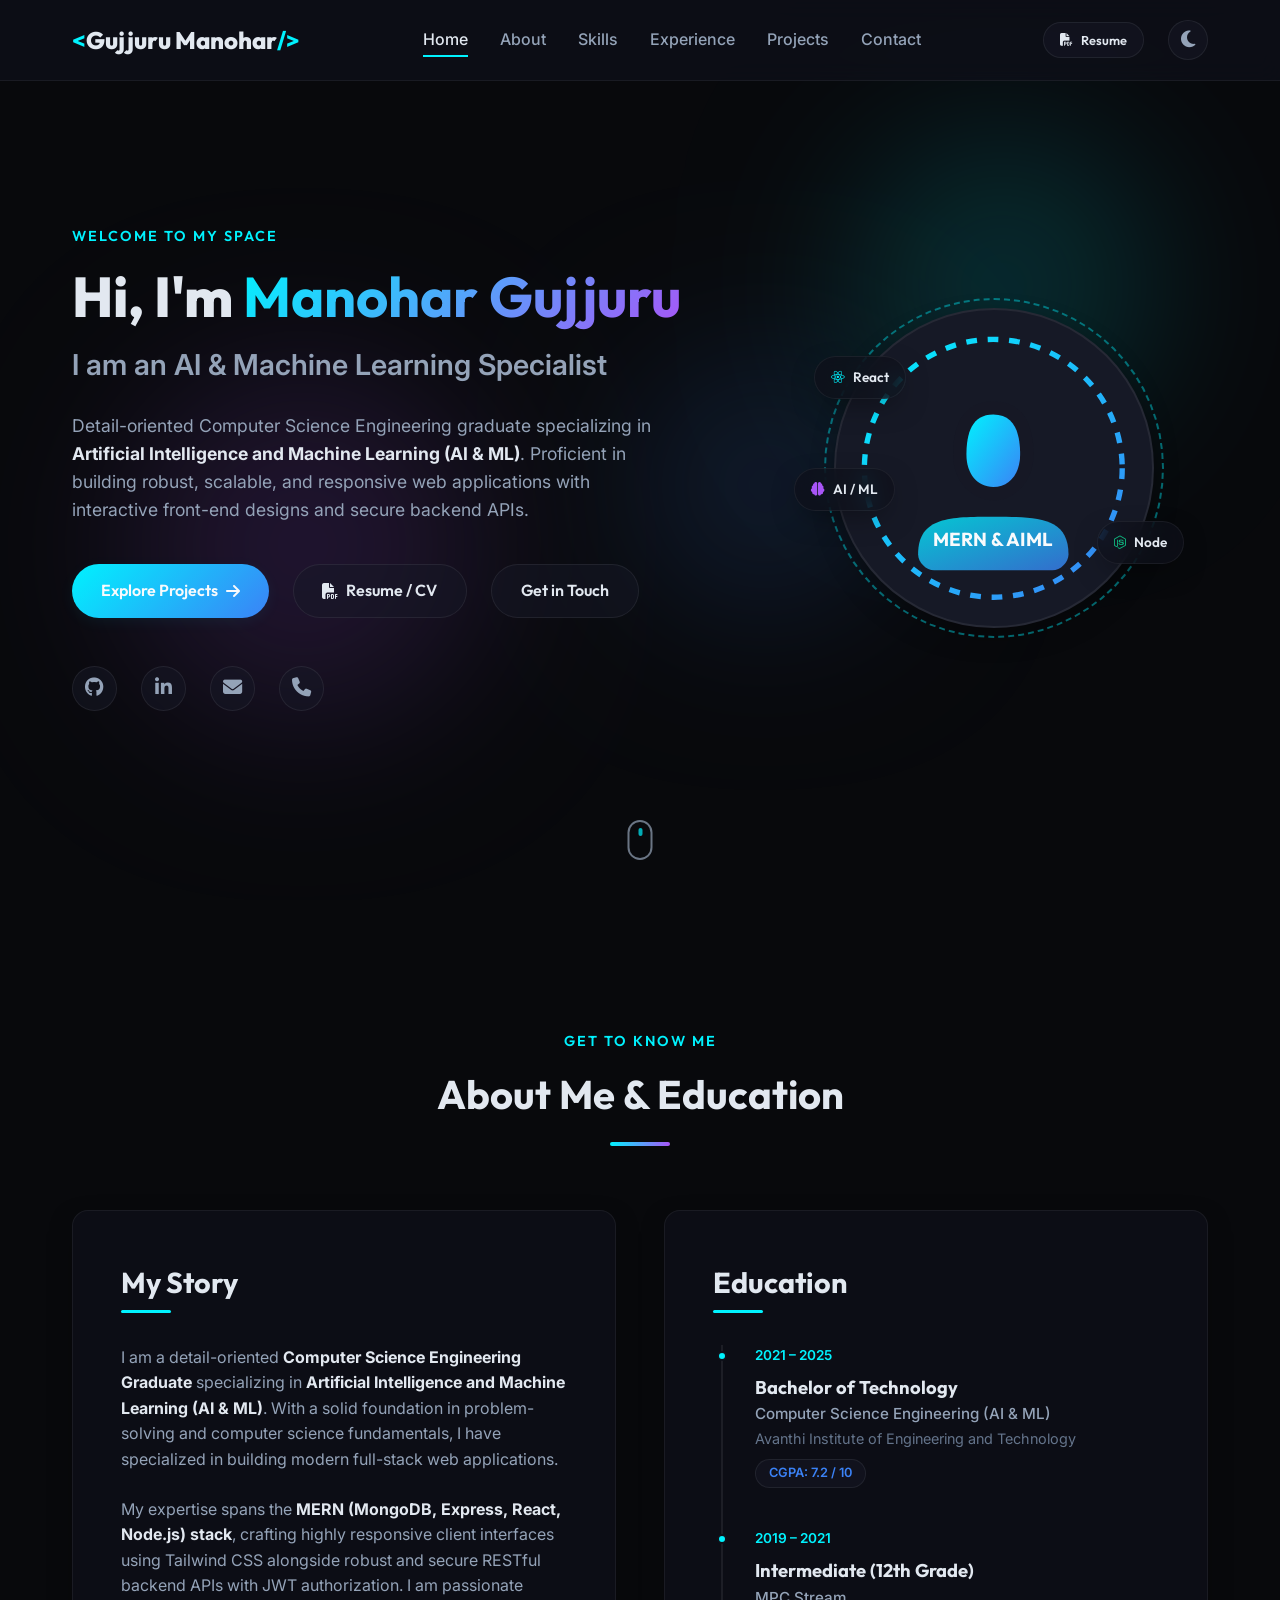
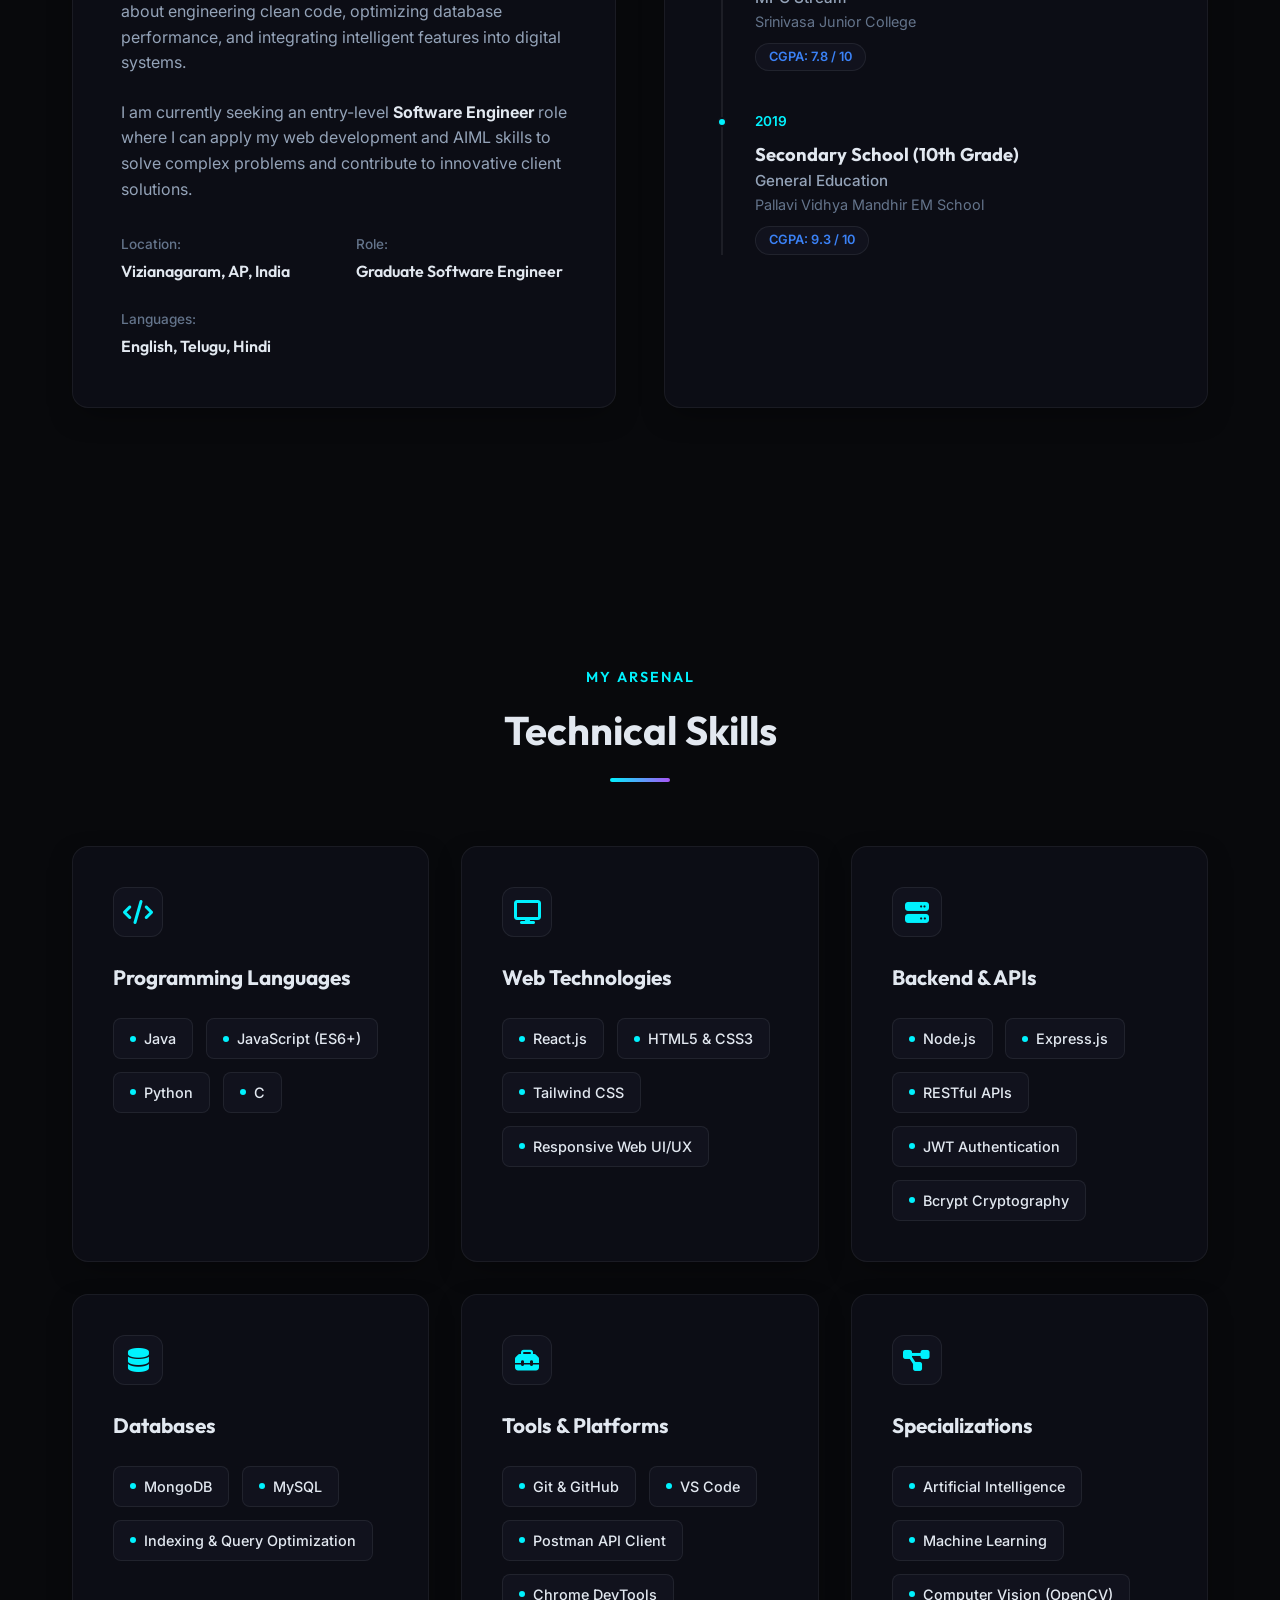
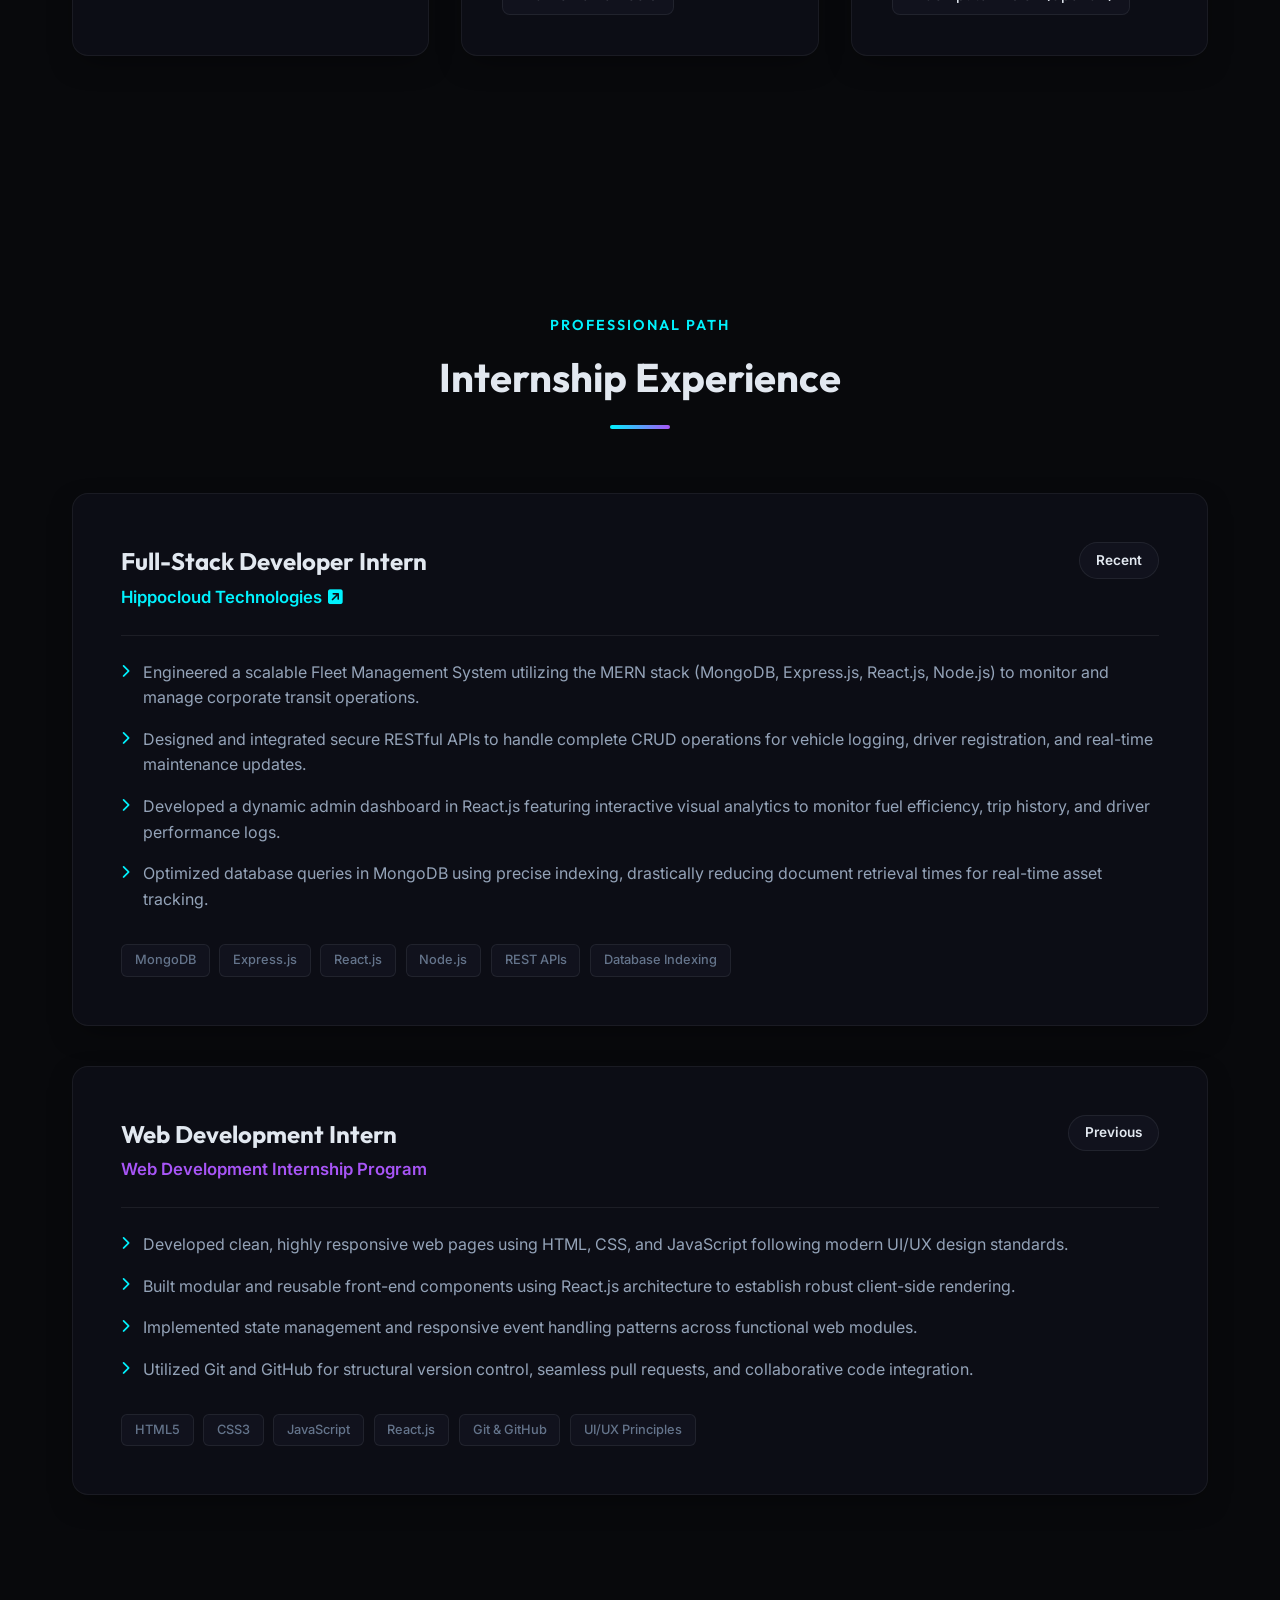
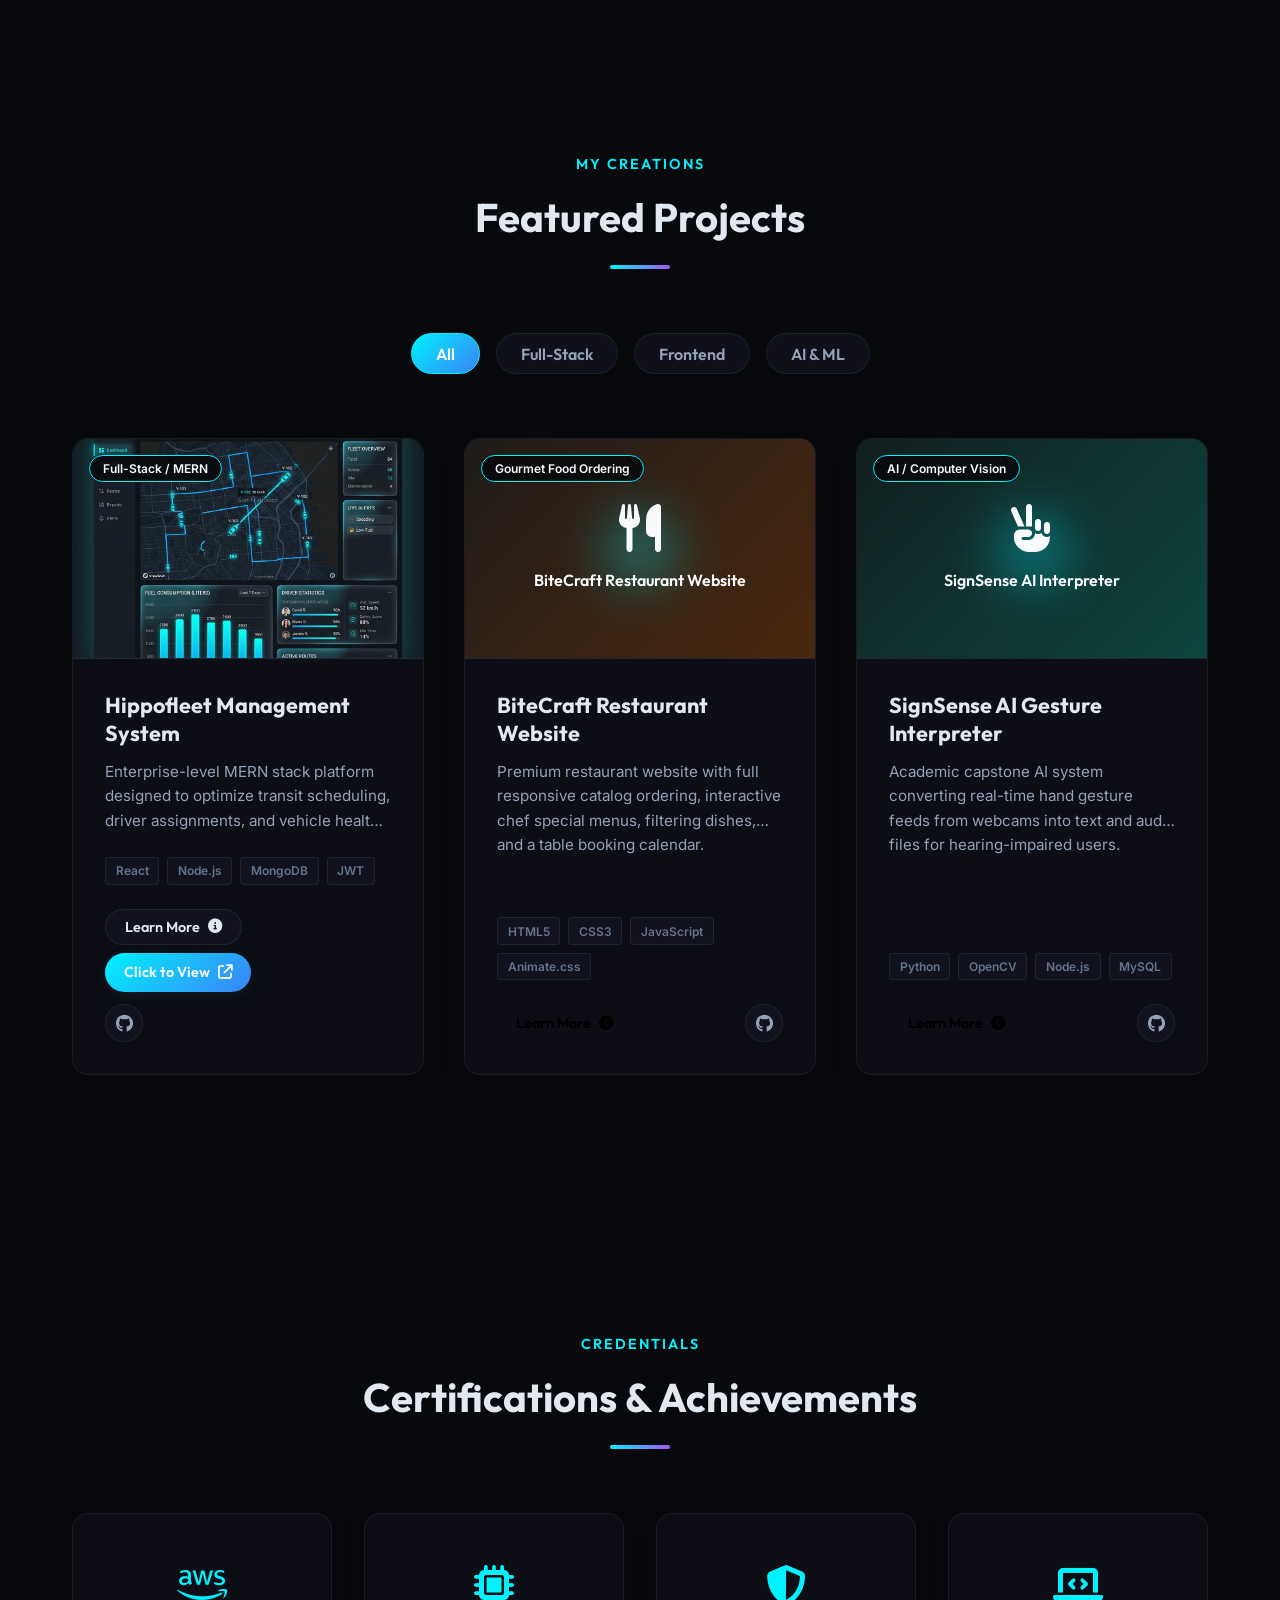
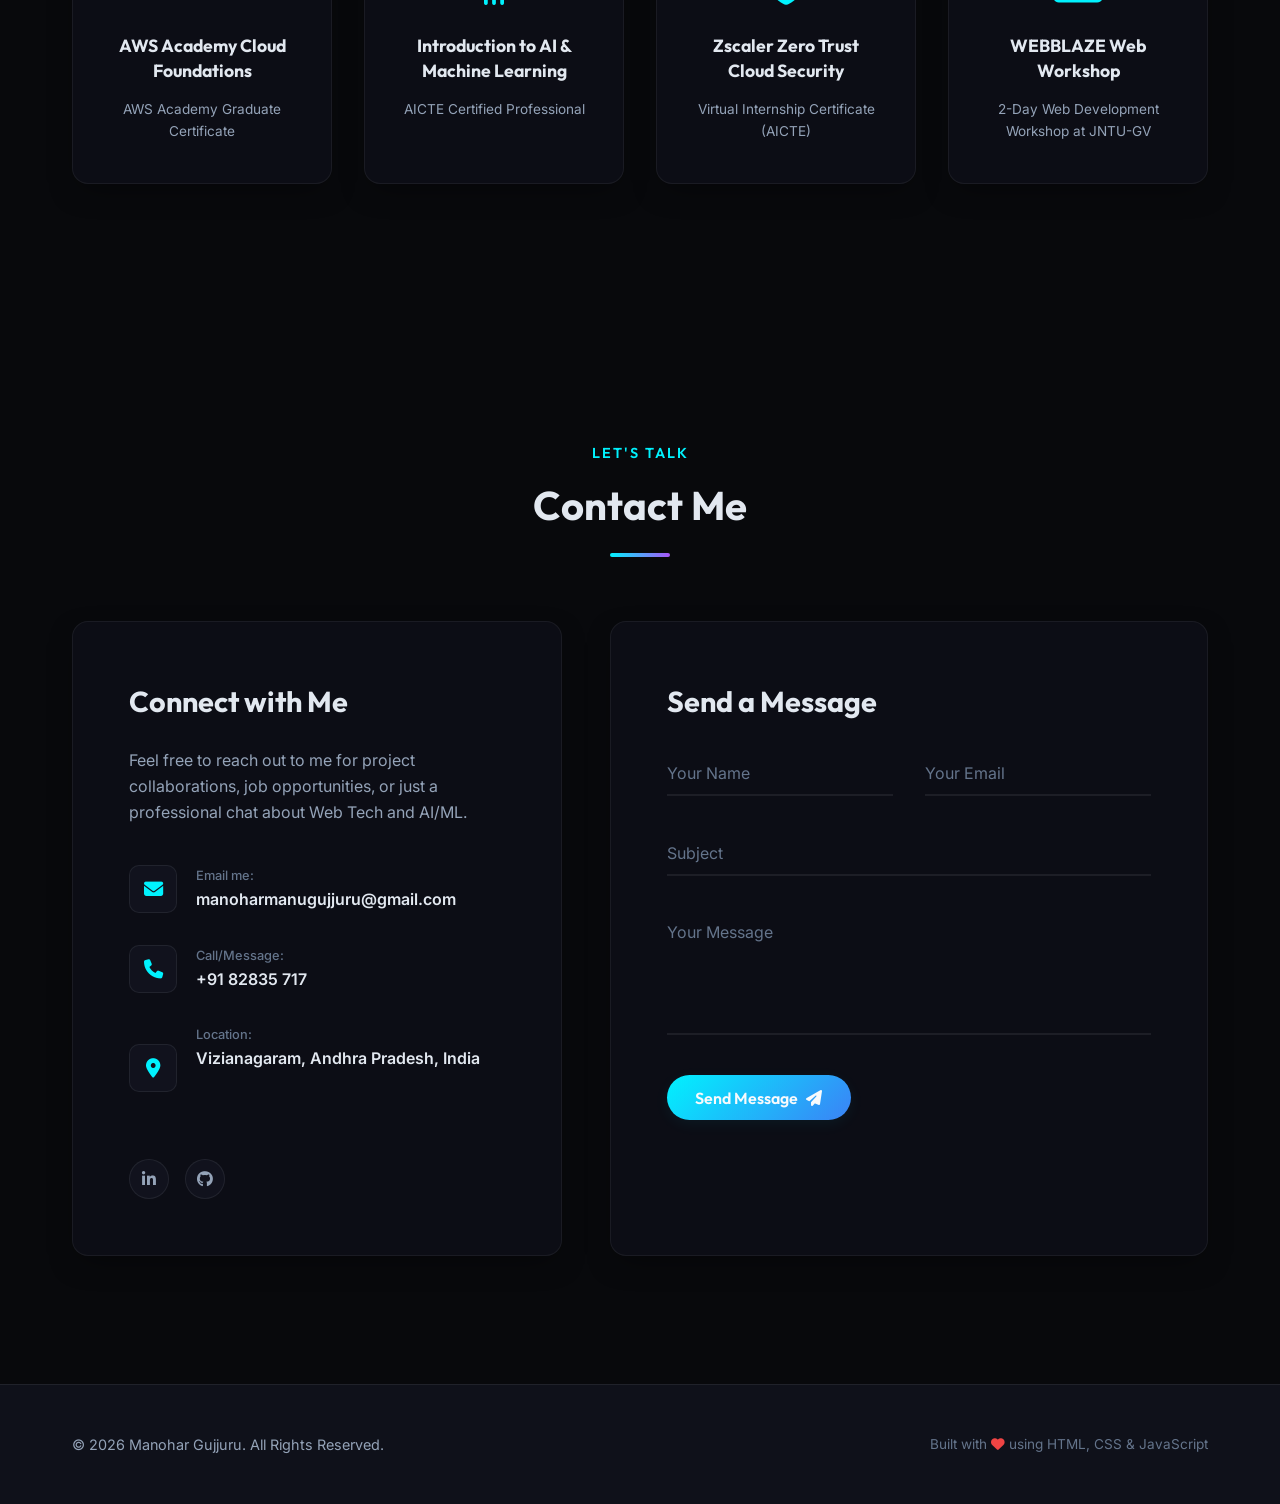
==== commit e833c1a5: "Update logo to Gujjuru Manohar, style links in blue, and add Click to View buttons for Hippofleet" ====
--- a/index.html
+++ b/index.html
@@ -3,7 +3,7 @@
 <head>
     <meta charset="UTF-8">
     <meta name="viewport" content="width=device-width, initial-scale=1.0">
-    <title>Manohar Gujjuru | Graduate CSE & Full-Stack Engineer Portfolio</title>
+    <title>Gujjuru Manohar | Graduate CSE & Full-Stack Engineer Portfolio</title>
     <!-- Meta details for SEO -->
     <meta name="description" content="Professional portfolio of Manohar Gujjuru, a Computer Science Engineering graduate specializing in AI/ML and Full-Stack MERN web development. View my projects (Hippofleet, WedLink, BiteCraft) and experience.">
     <meta name="keywords" content="Manohar Gujjuru, Full-Stack Developer, MERN Stack, AI & ML, Software Engineer, Portfolio, Hippofleet, WedLink, SignSense">
@@ -26,7 +26,7 @@
     <header class="glass-header">
         <nav class="navbar" id="navbar">
             <a href="#" class="logo">
-                <span class="logo-accent">&lt;</span>Manohar<span class="logo-accent"> /&gt;</span>
+                <span class="logo-accent">&lt;</span>Gujjuru Manohar<span class="logo-accent"> /&gt;</span>
             </a>
             <ul class="nav-links">
                 <li><a href="#home" class="nav-item active">Home</a></li>
@@ -395,19 +395,20 @@
                                 <span>MongoDB</span>
                                 <span>JWT</span>
                             </div>
-                            <div class="project-links">
-                                <button class="btn btn-small btn-open-modal" data-project="hippofleet">
-                                    <span>Learn More</span>
-                                    <i class="fa-solid fa-circle-info"></i>
-                                </button>
-                                <div style="display: flex; gap: 0.5rem;">
-                                    <a href="https://hippofleet.vercel.app/" target="_blank" class="project-github-link" title="View Live Demo" style="color: var(--accent-color); border-color: var(--accent-color);">
+                            <div class="project-links" style="display: flex; justify-content: space-between; align-items: center; width: 100%; flex-wrap: wrap; gap: 0.8rem;">
+                                <div style="display: flex; gap: 0.5rem; flex-wrap: wrap;">
+                                    <button class="btn btn-small btn-secondary btn-open-modal" data-project="hippofleet">
+                                        <span>Learn More</span>
+                                        <i class="fa-solid fa-circle-info"></i>
+                                    </button>
+                                    <a href="https://hippofleet.vercel.app/" target="_blank" class="btn btn-small btn-primary" title="View Live Demo" style="border-radius: 20px;">
+                                        <span>Click to View</span>
                                         <i class="fa-solid fa-arrow-up-right-from-square"></i>
                                     </a>
-                                    <a href="https://github.com/manohargujjuru-dot" target="_blank" class="project-github-link" title="View Source Code">
-                                        <i class="fa-brands fa-github"></i>
-                                    </a>
                                 </div>
+                                <a href="https://github.com/manohargujjuru-dot" target="_blank" class="project-github-link" title="View Source Code">
+                                    <i class="fa-brands fa-github"></i>
+                                </a>
                             </div>
                         </div>
                     </div>
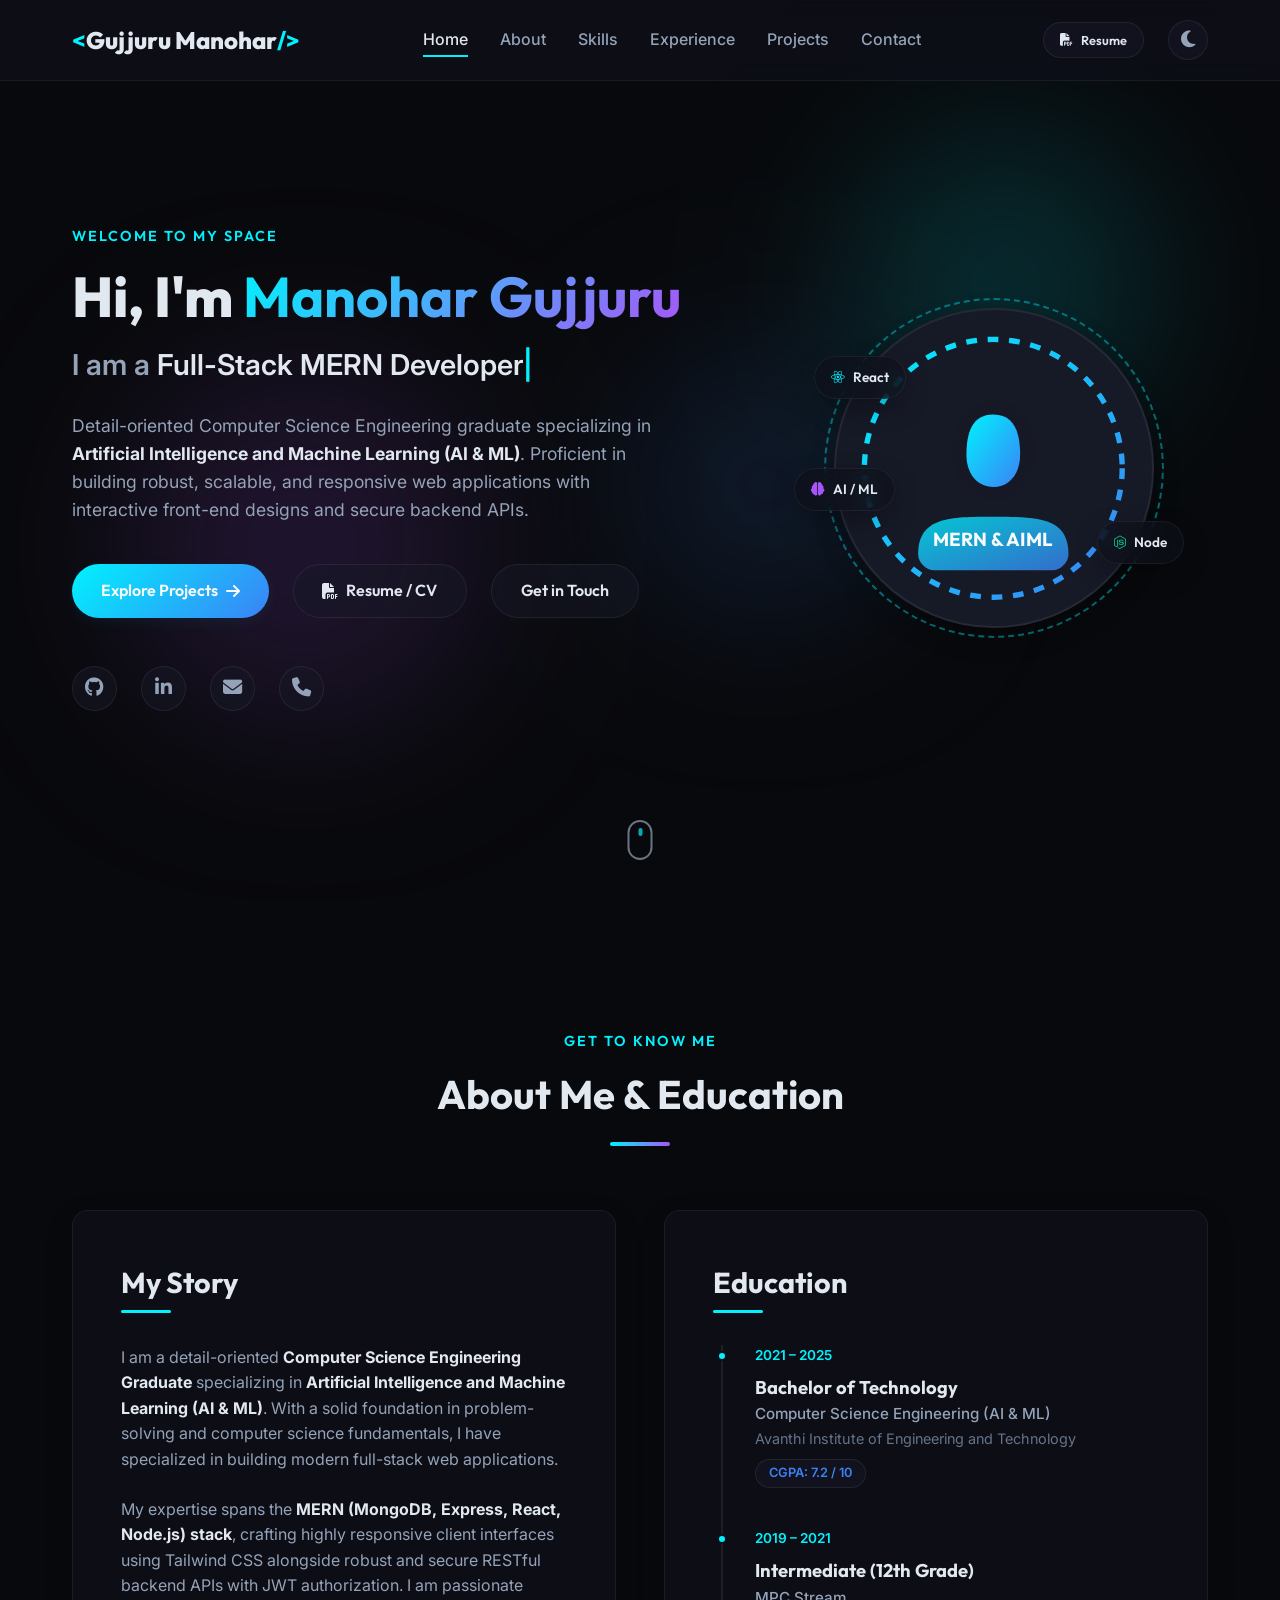
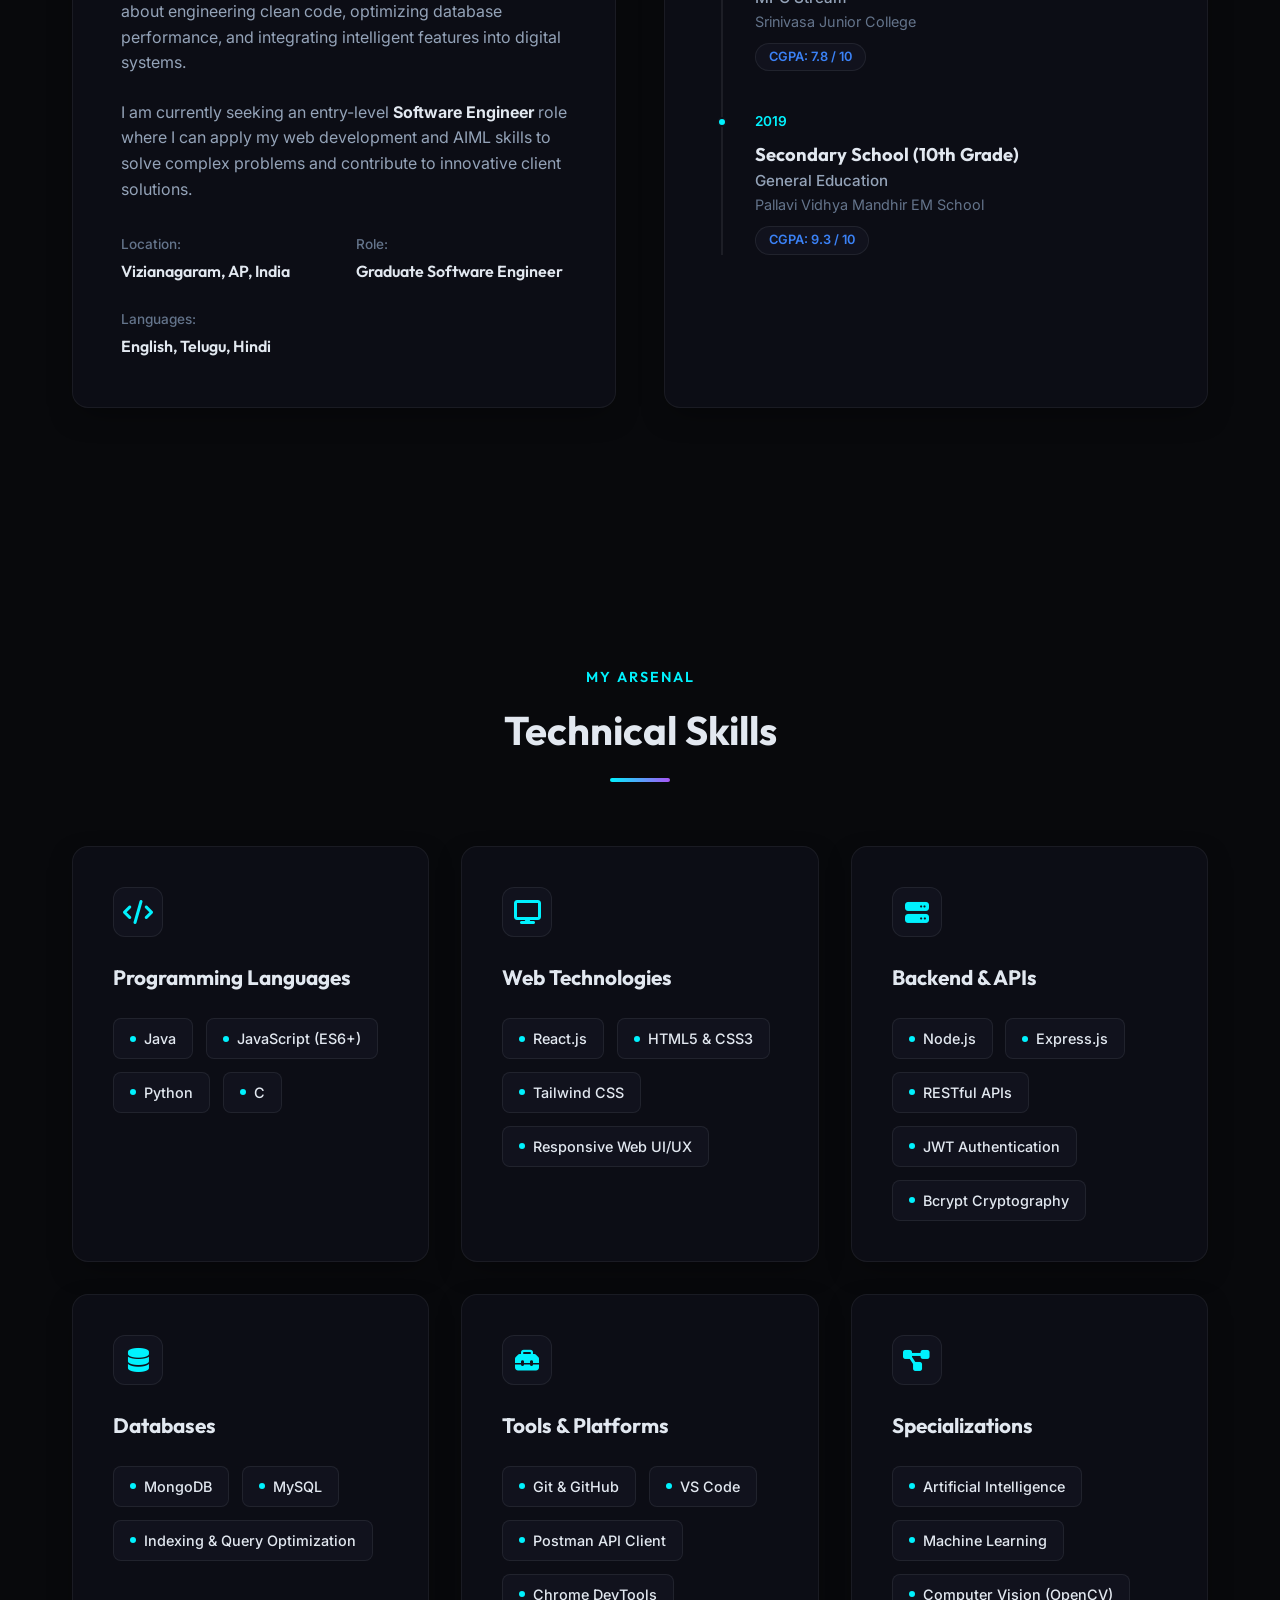
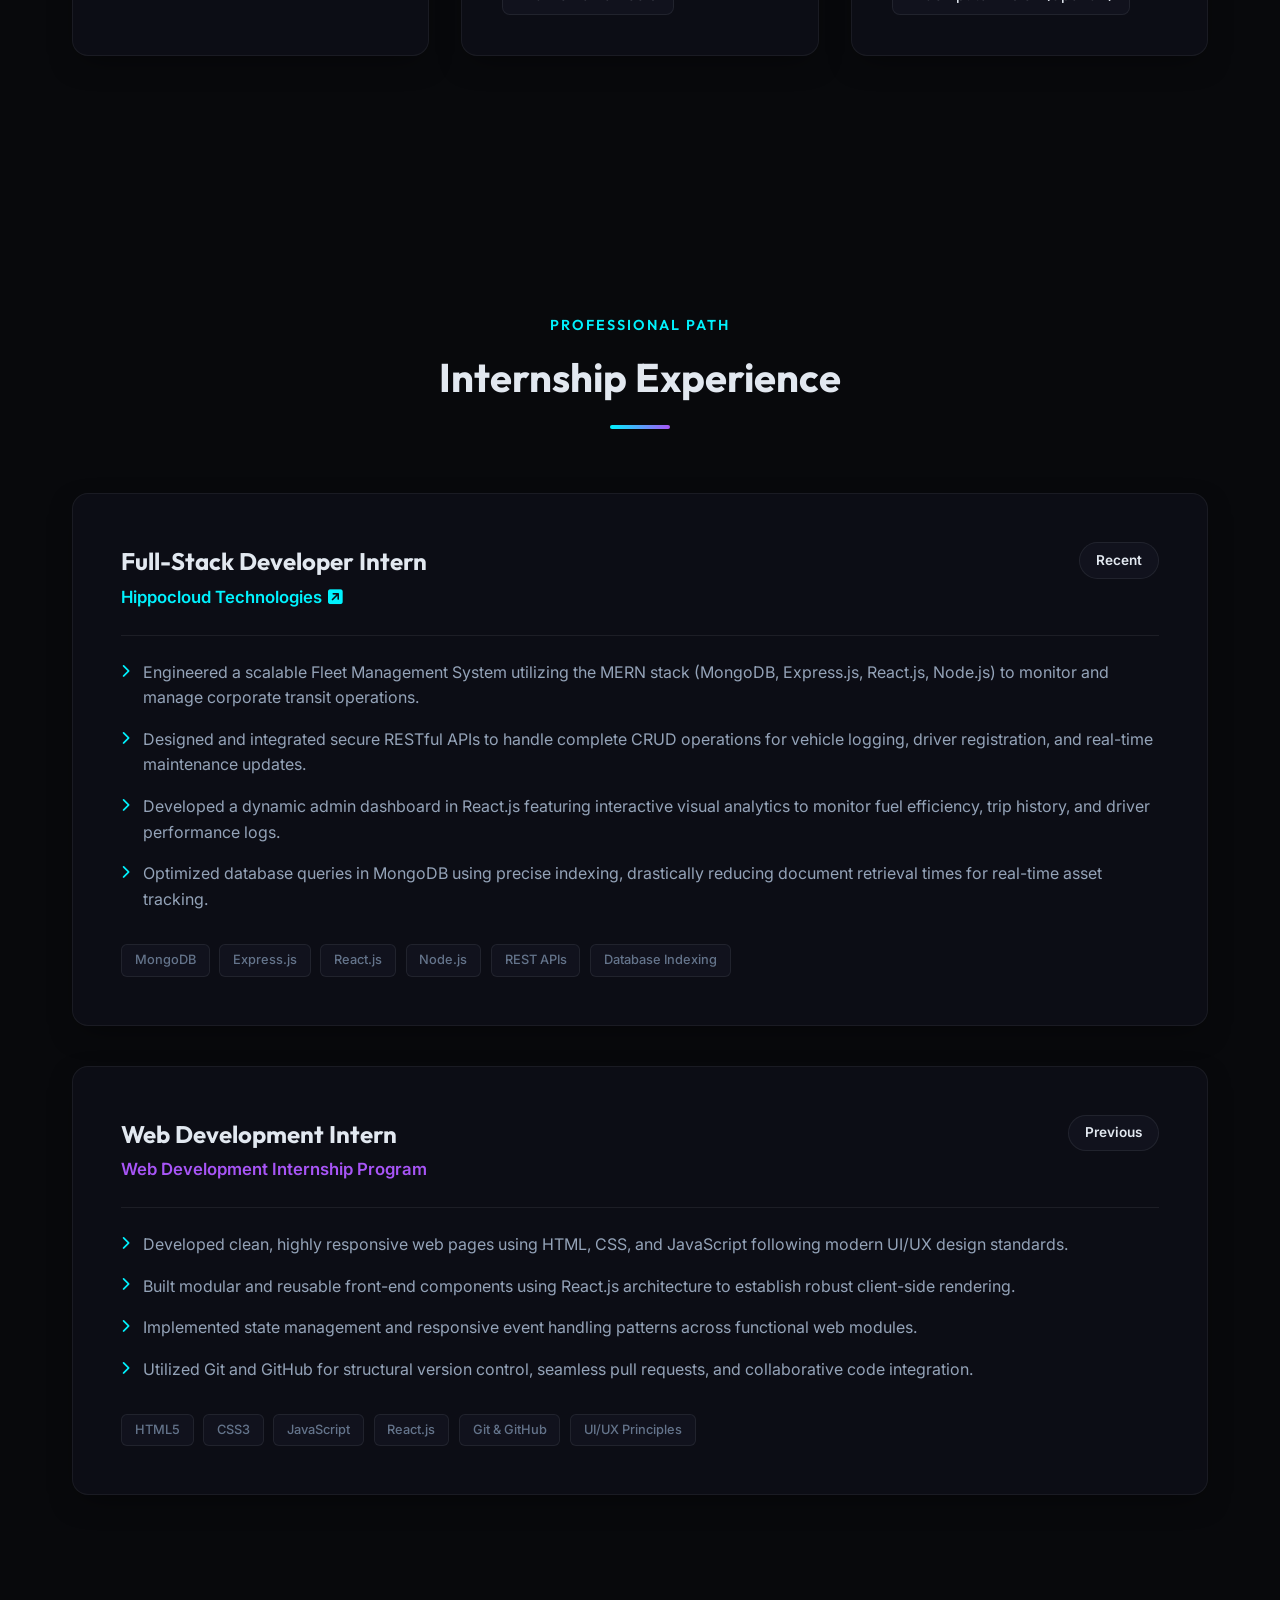
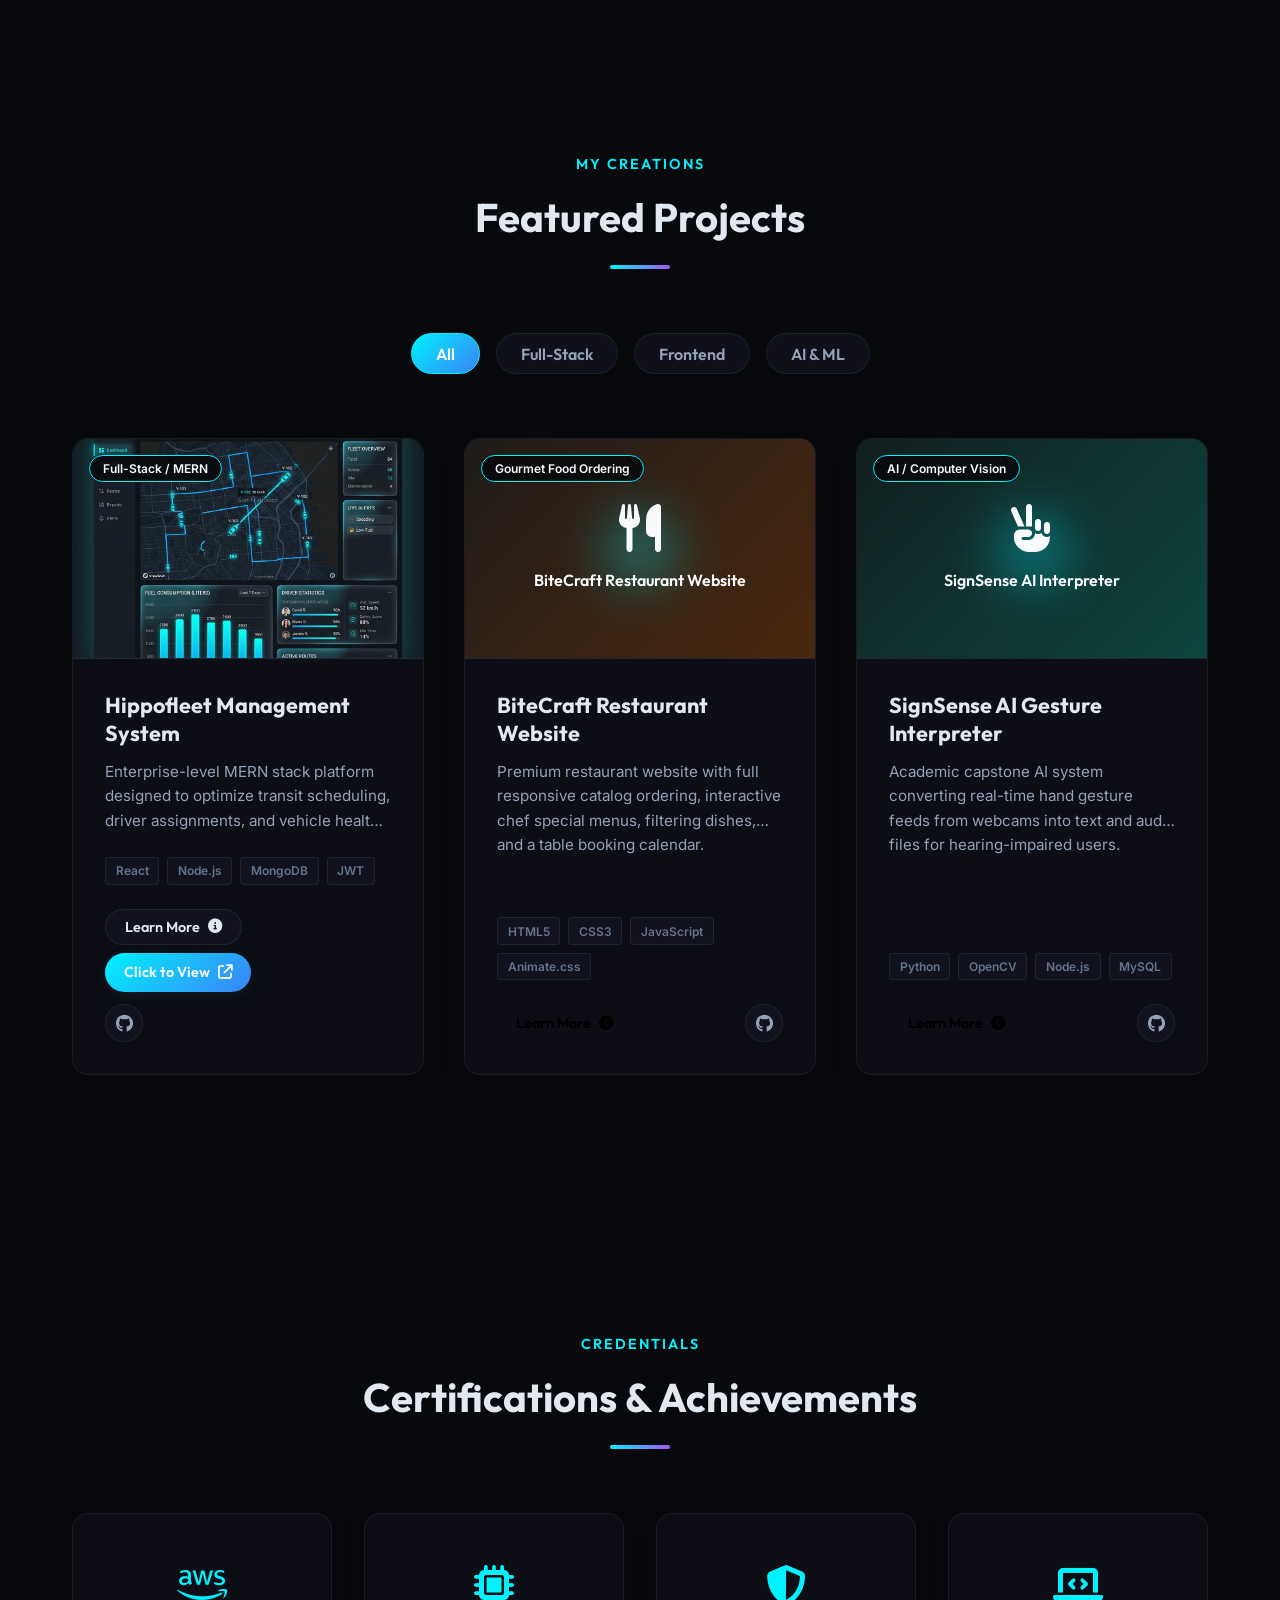
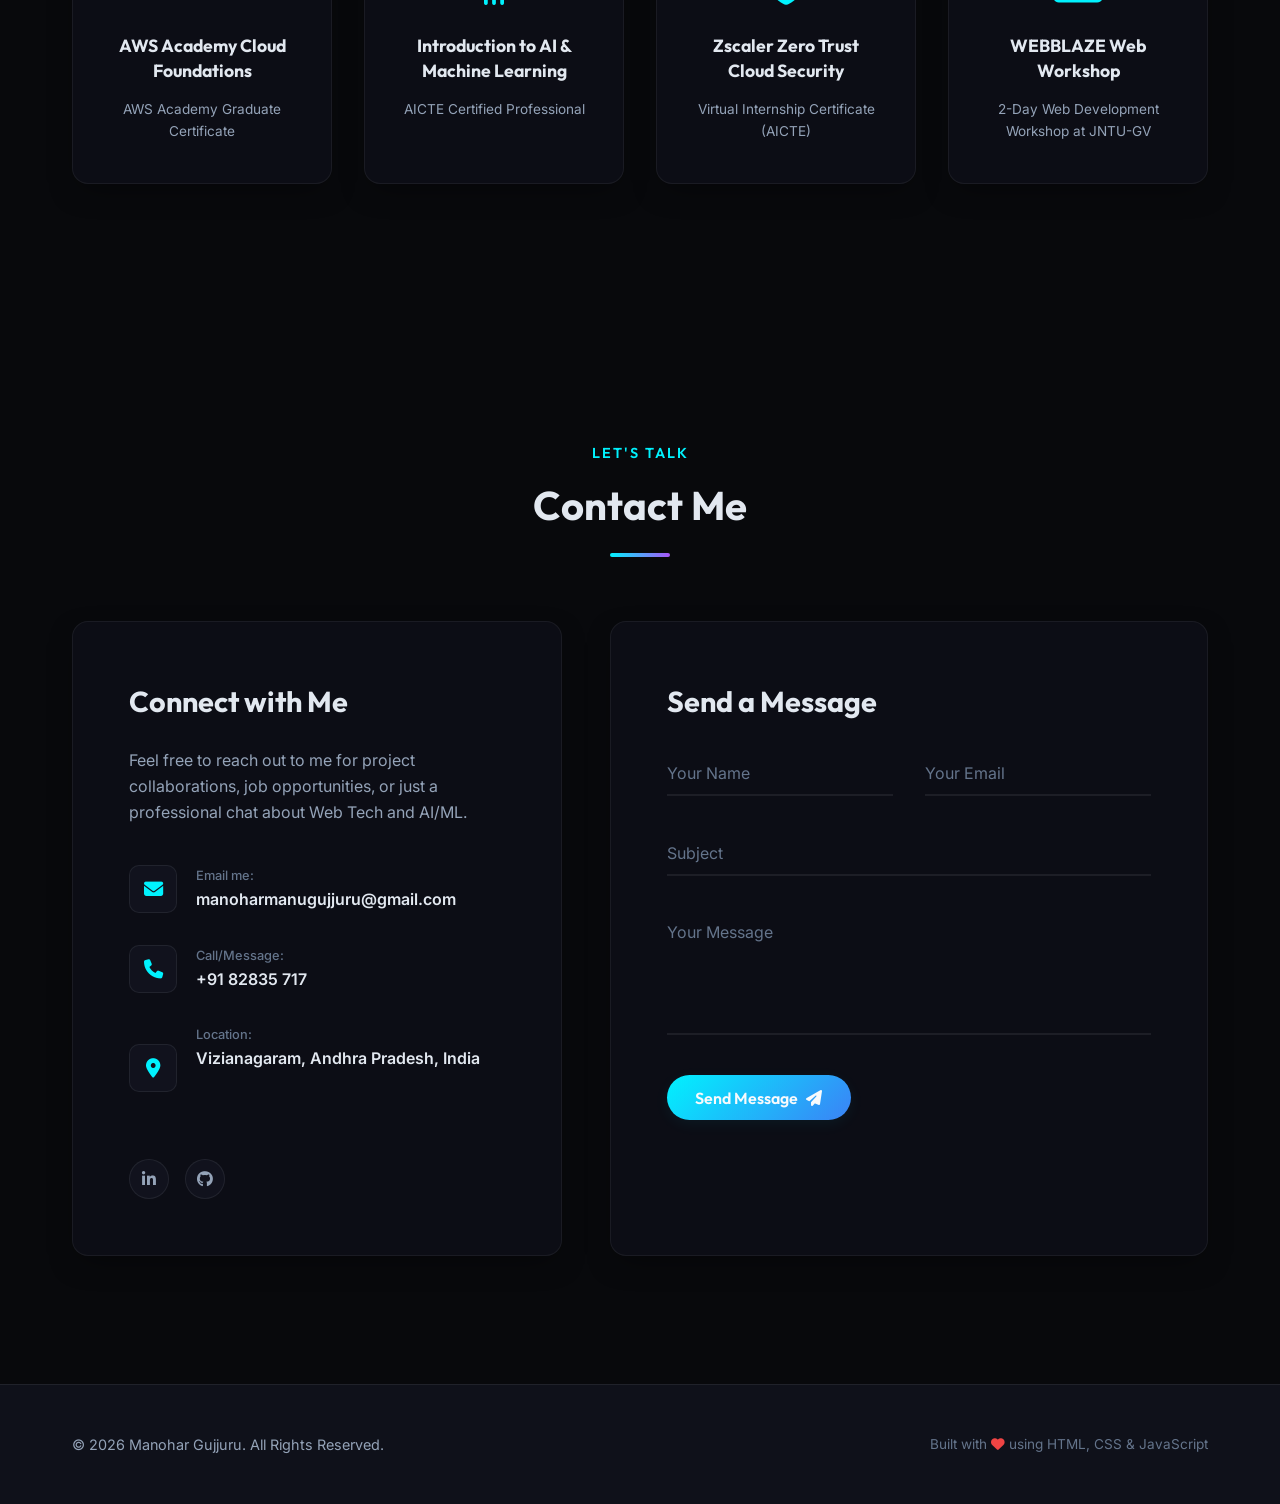
==== commit d56ebd5f: "Restore typing animation effect in hero header" ====
--- a/index.html
+++ b/index.html
@@ -79,7 +79,7 @@
                 <div class="hero-content">
                     <span class="hero-subtitle">Welcome to my space</span>
                     <h1 class="hero-title">Hi, I'm <span class="highlight">Manohar Gujjuru</span></h1>
-                    <h2 class="hero-dynamic-text">I am an AI & Machine Learning Specialist</h2>
+                    <h2 class="hero-dynamic-text">I am a <span id="dynamic-typing">Full-Stack MERN Developer</span><span class="cursor">|</span></h2>
                     <p class="hero-desc">
                         Detail-oriented Computer Science Engineering graduate specializing in <strong>Artificial Intelligence and Machine Learning (AI & ML)</strong>. Proficient in building robust, scalable, and responsive web applications with interactive front-end designs and secure backend APIs.
                     </p>
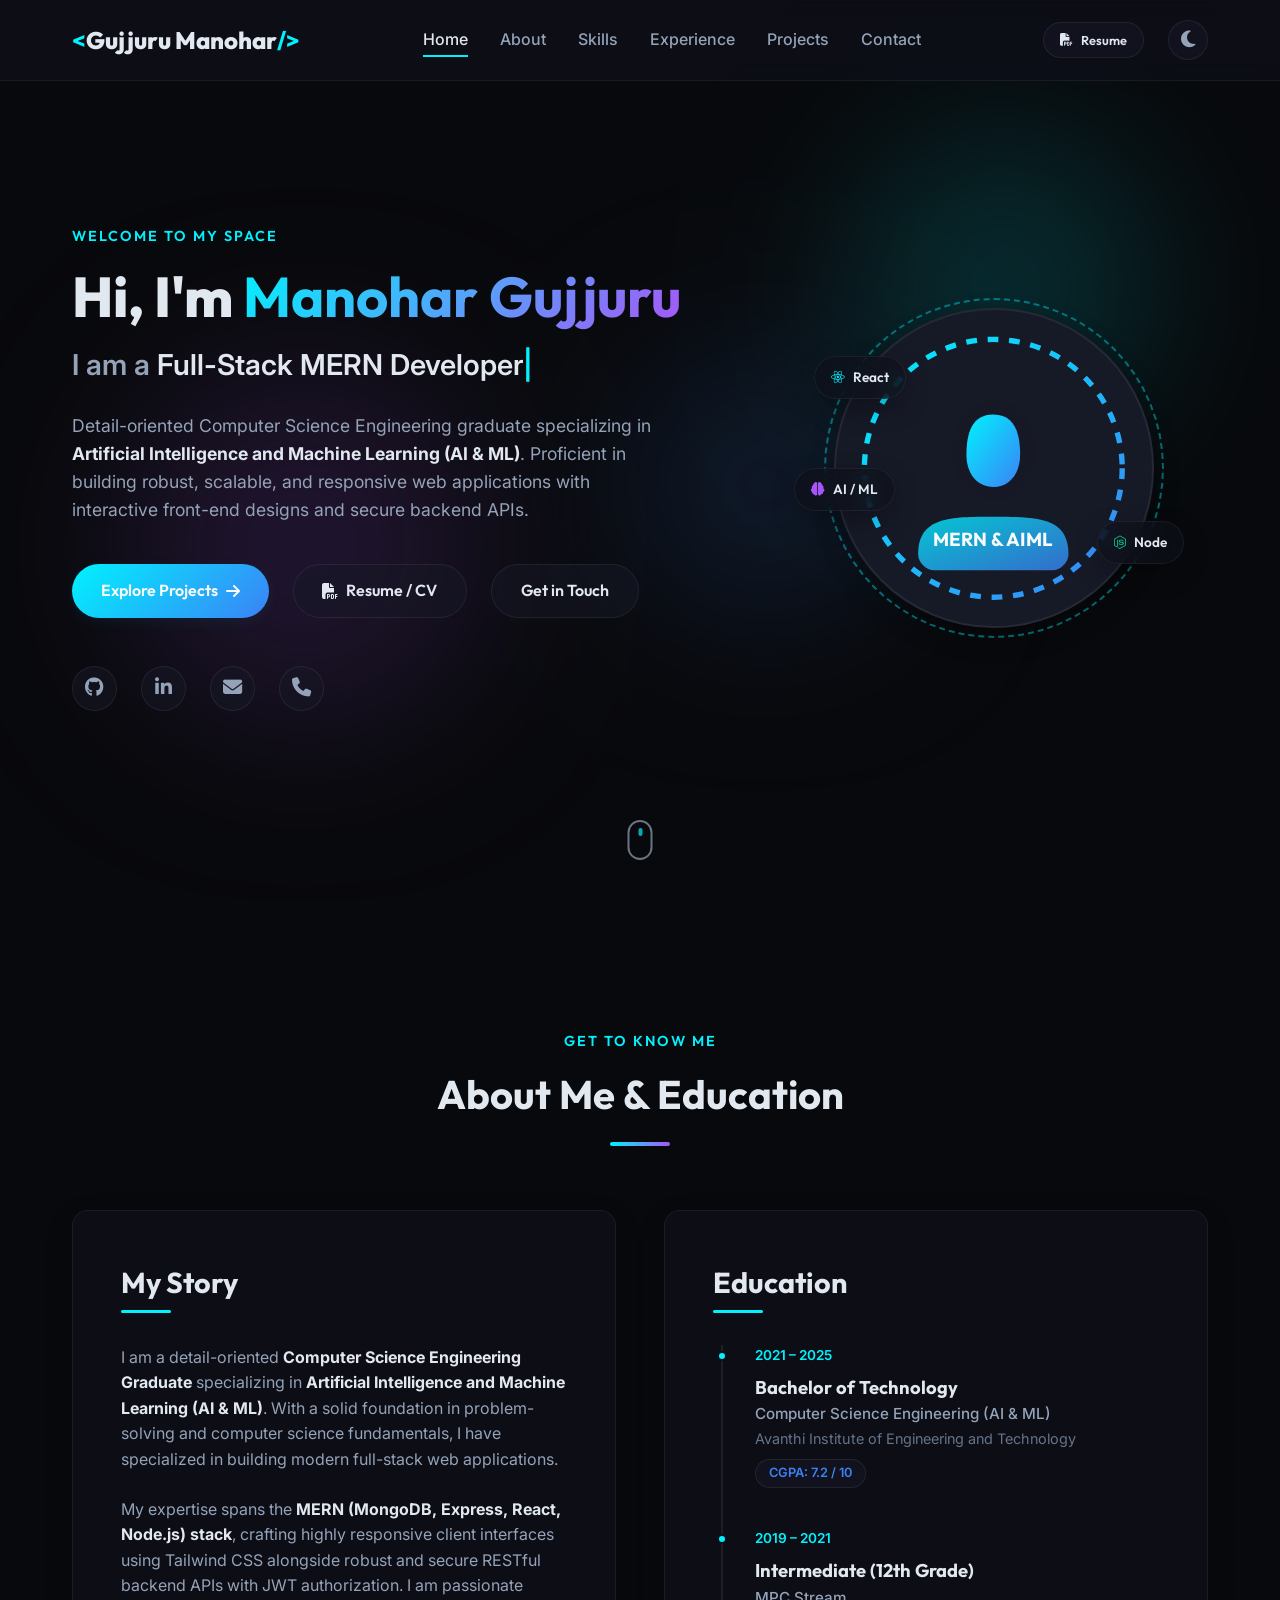
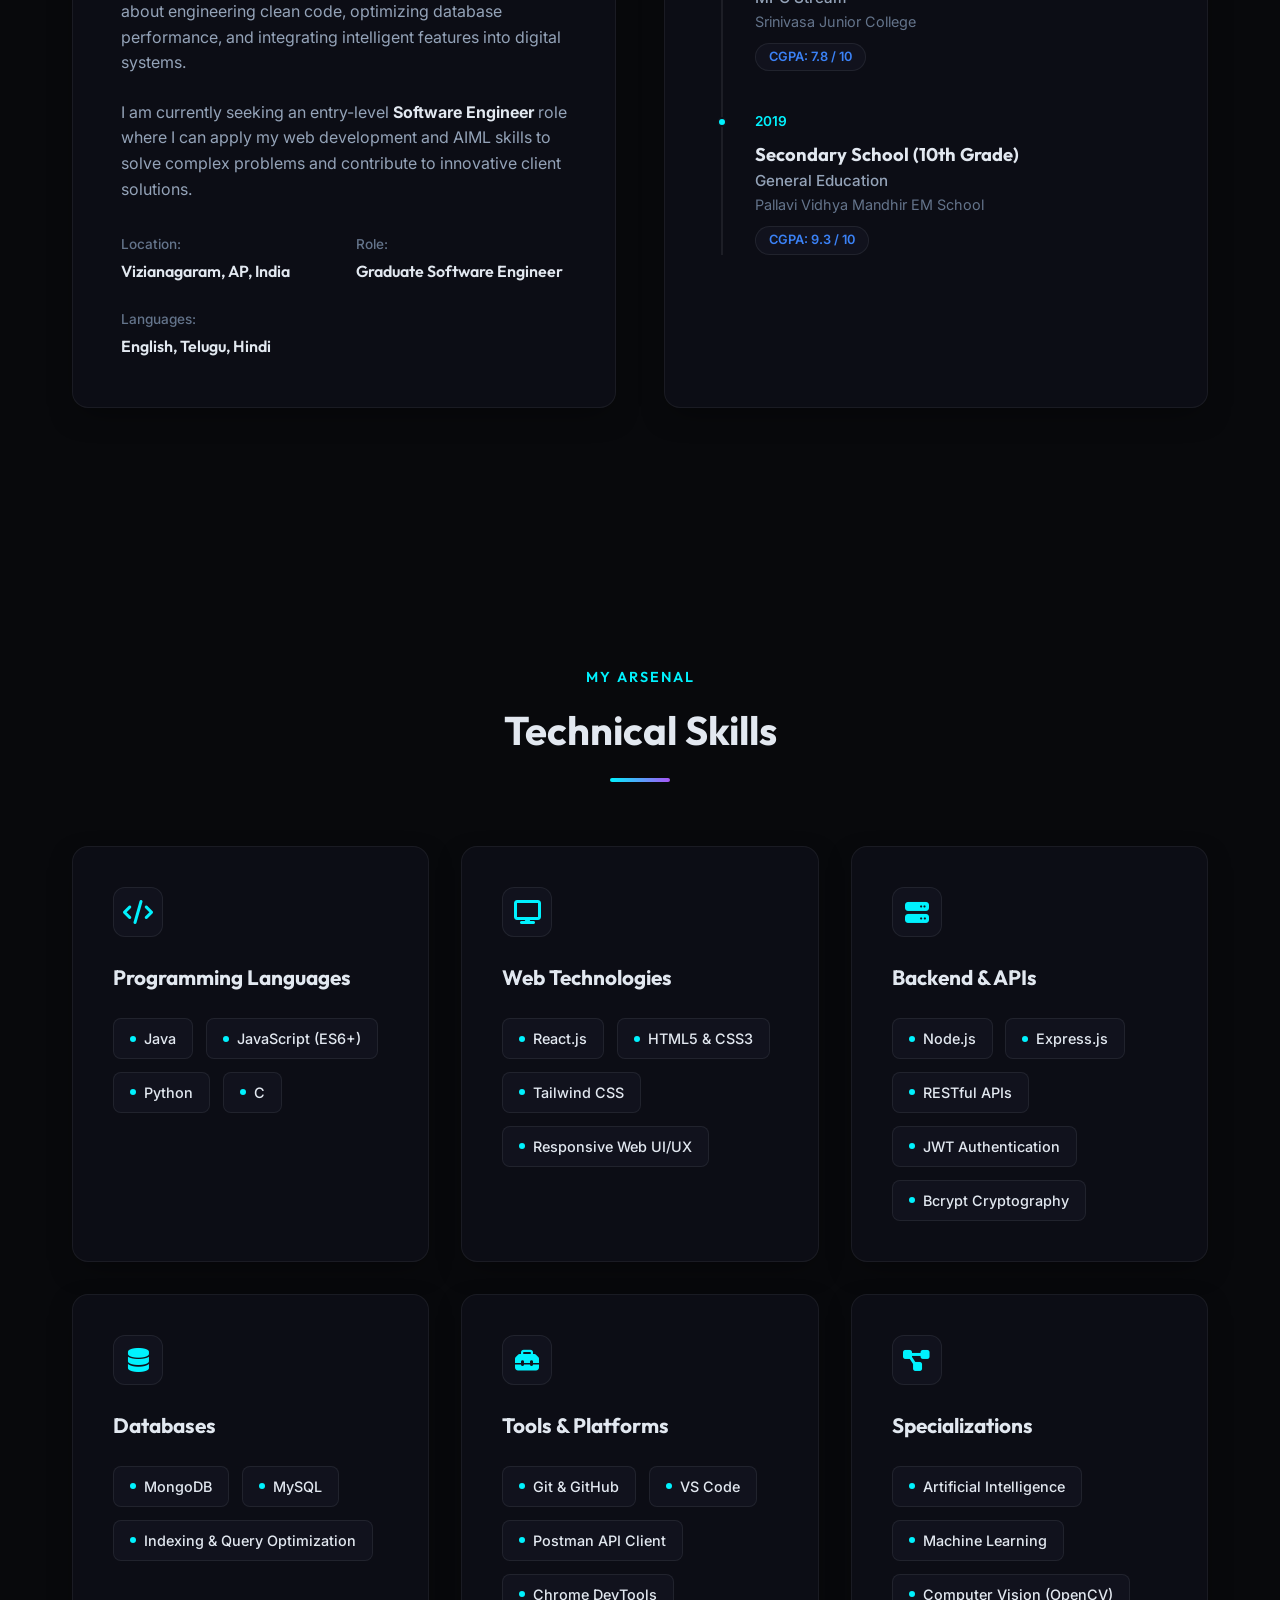
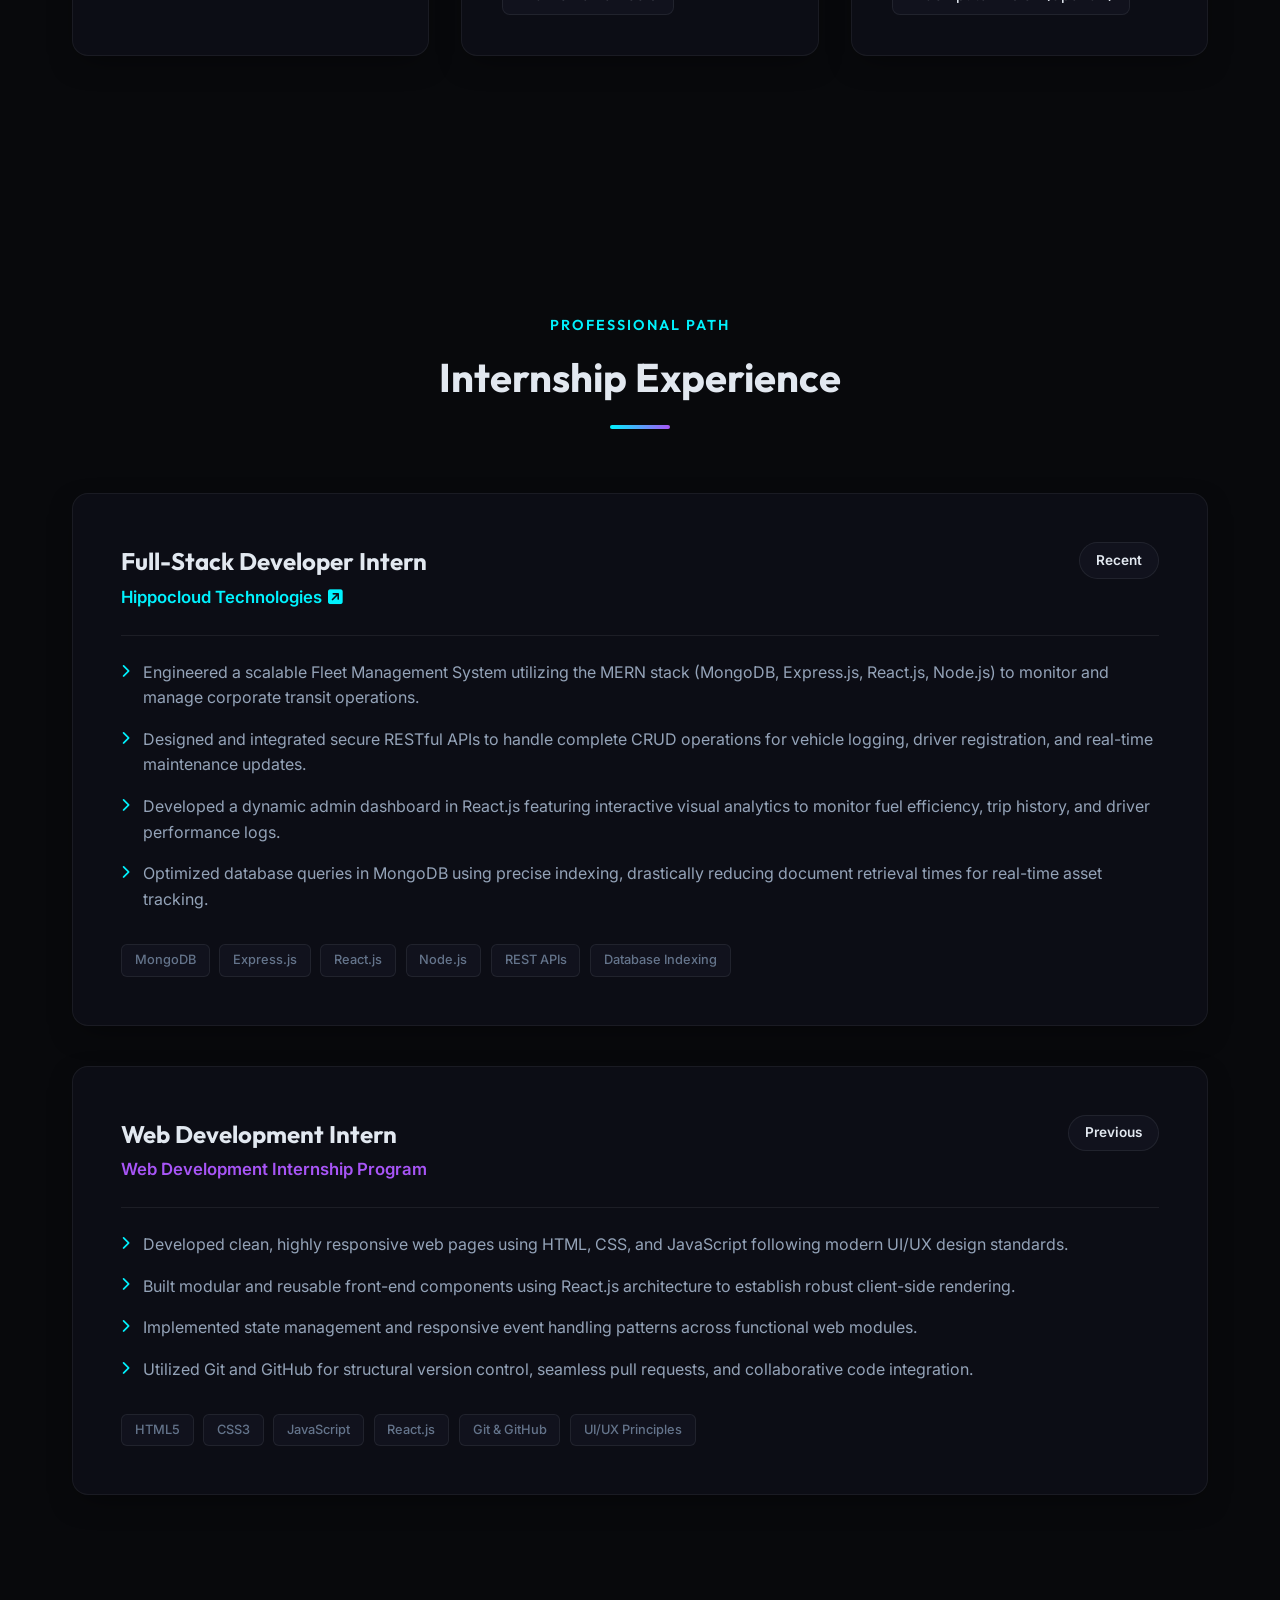
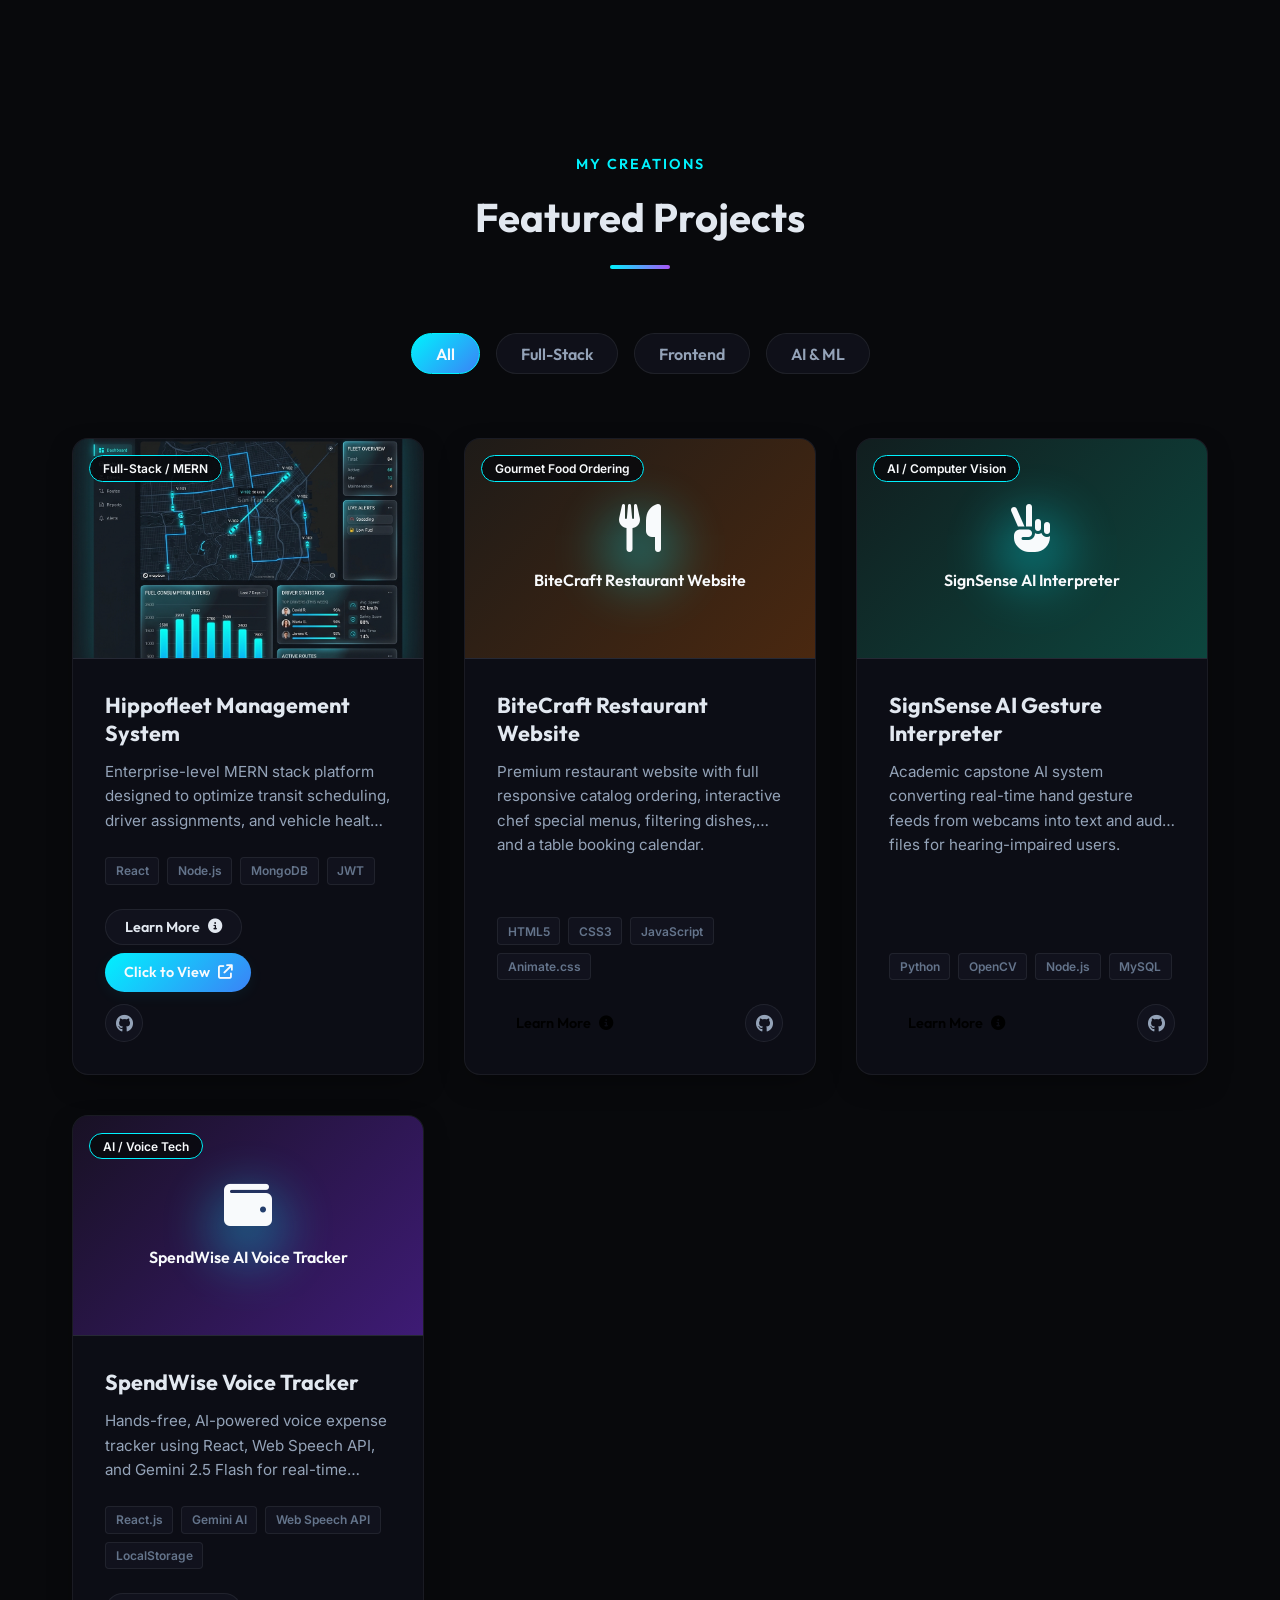
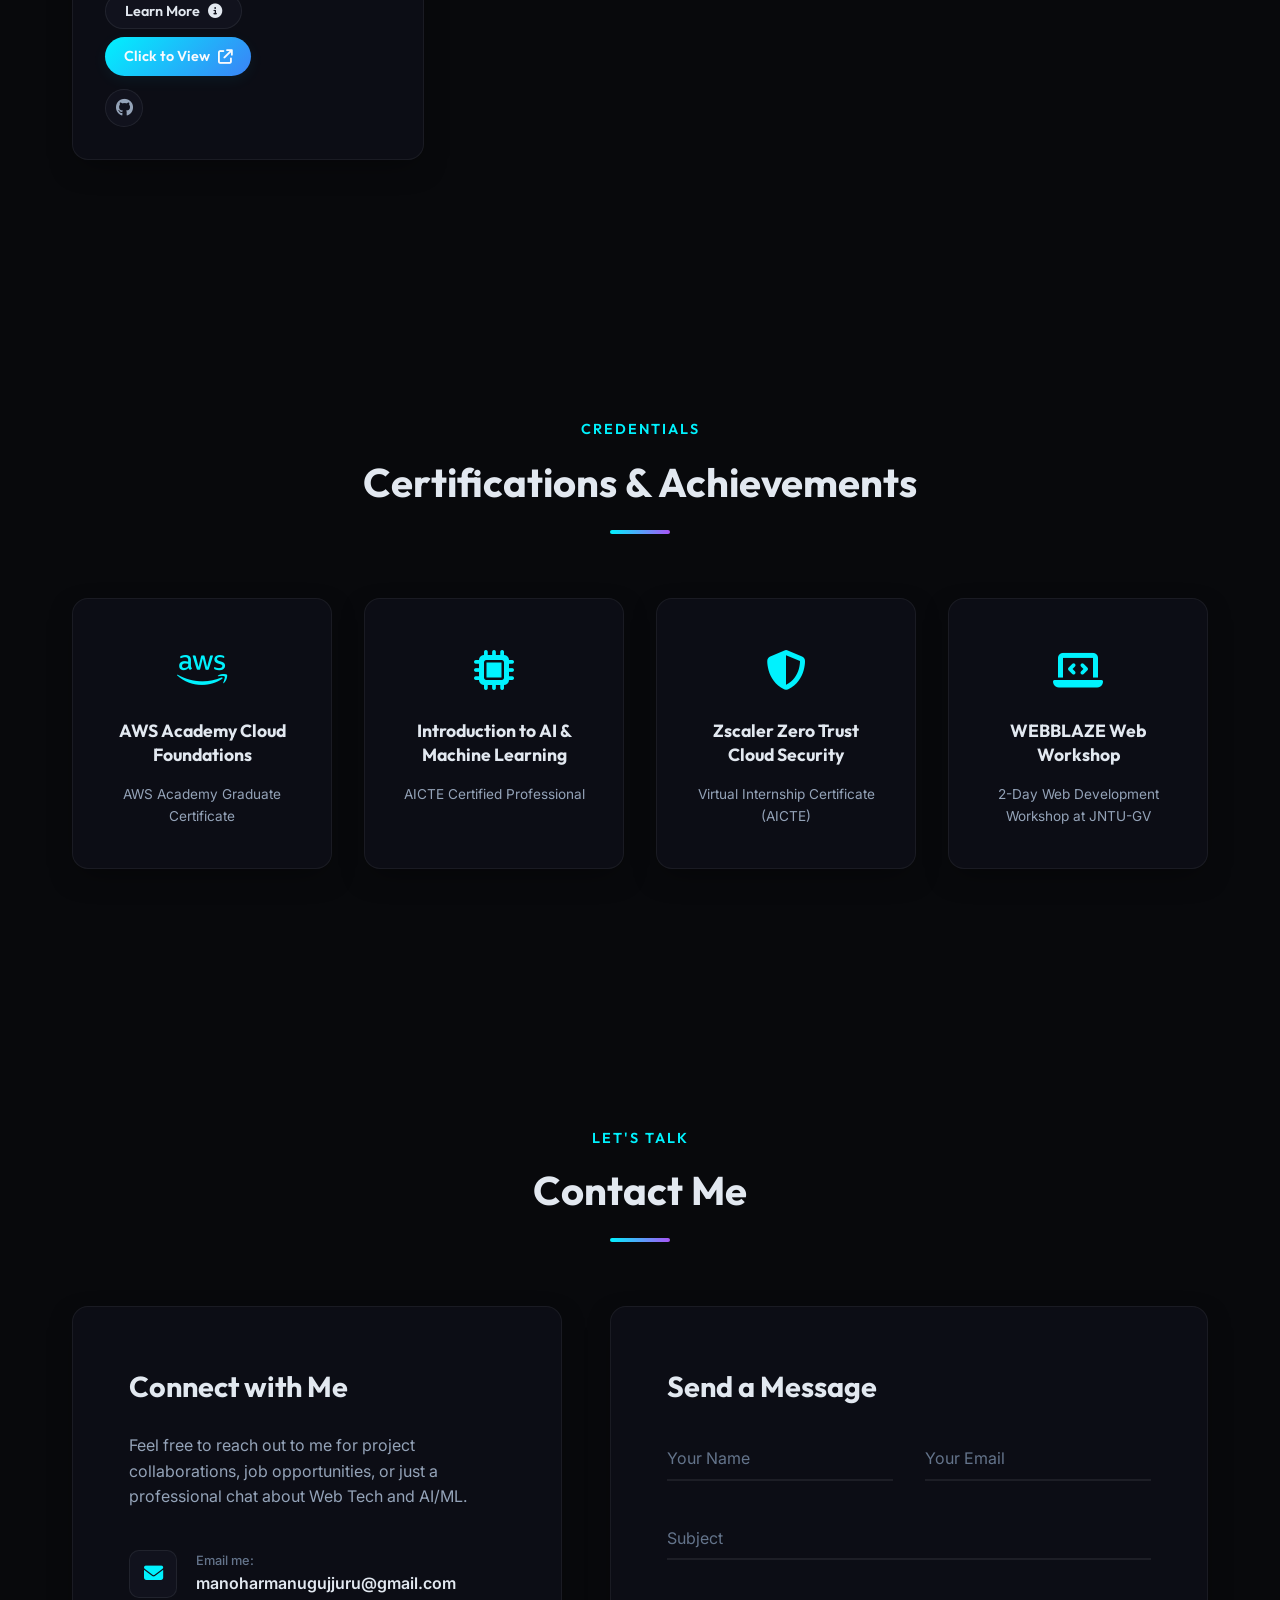
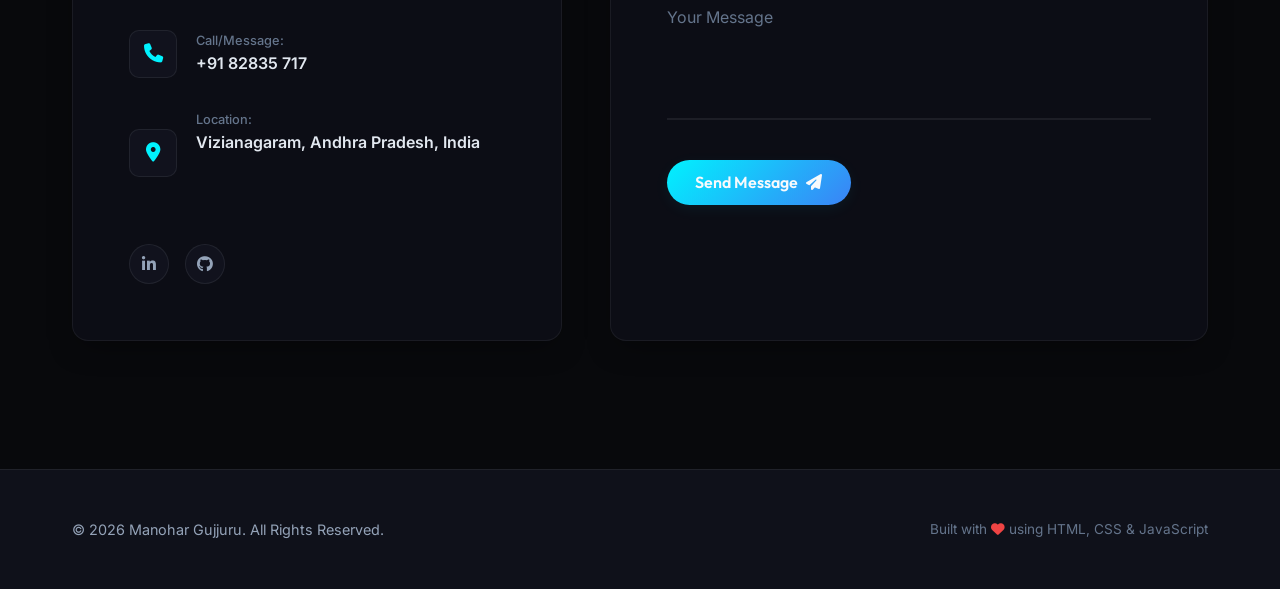
==== commit d8ffa2db: "Add SpendWise AI Voice Expense Tracker to portfolio and resume" ====
--- a/index.html
+++ b/index.html
@@ -313,7 +313,7 @@
                         <div class="exp-header">
                             <div class="exp-title-company">
                                 <h3>Full-Stack Developer Intern</h3>
-                                <a href="https://hippocloud.in" target="_blank" class="company-link">Hippocloud Technologies <i class="fa-solid fa-square-arrow-up-right"></i></a>
+                                <a href="https://www.hippoclouds.com/" target="_blank" class="company-link">Hippocloud Technologies <i class="fa-solid fa-square-arrow-up-right"></i></a>
                             </div>
                             <span class="exp-duration">Recent</span>
                         </div>
@@ -476,6 +476,45 @@
                                     <i class="fa-solid fa-circle-info"></i>
                                 </button>
                                 <a href="https://github.com/manohargujjuru-dot" target="_blank" class="project-github-link" title="View Source Code">
+                                    <i class="fa-brands fa-github"></i>
+                                </a>
+                            </div>
+                        </div>
+                    </div>
+
+                    <!-- Project 5: SpendWise -->
+                    <div class="project-card glass-card" data-category="aiml" id="proj-spendwise">
+                        <div class="project-img-container">
+                            <div class="project-img-fallback spendwise-fallback-bg">
+                                <div class="fallback-glow"></div>
+                                <i class="fa-solid fa-wallet"></i>
+                                <span class="fallback-title">SpendWise AI Voice Tracker</span>
+                            </div>
+                            <div class="project-overlay">
+                                <span class="project-category">AI / Voice Tech</span>
+                            </div>
+                        </div>
+                        <div class="project-content">
+                            <h3>SpendWise Voice Tracker</h3>
+                            <p class="project-desc-short">Hands-free, AI-powered voice expense tracker using React, Web Speech API, and Gemini 2.5 Flash for real-time multilingual entity extraction.</p>
+                            <div class="project-tags">
+                                <span>React.js</span>
+                                <span>Gemini AI</span>
+                                <span>Web Speech API</span>
+                                <span>LocalStorage</span>
+                            </div>
+                            <div class="project-links" style="display: flex; justify-content: space-between; align-items: center; width: 100%; flex-wrap: wrap; gap: 0.8rem;">
+                                <div style="display: flex; gap: 0.5rem; flex-wrap: wrap;">
+                                    <button class="btn btn-small btn-secondary btn-open-modal" data-project="spendwise">
+                                        <span>Learn More</span>
+                                        <i class="fa-solid fa-circle-info"></i>
+                                    </button>
+                                    <a href="https://spend-wise-lime-chi.vercel.app/" target="_blank" class="btn btn-small btn-primary" title="View Live Demo" style="border-radius: 20px;">
+                                        <span>Click to View</span>
+                                        <i class="fa-solid fa-arrow-up-right-from-square"></i>
+                                    </a>
+                                </div>
+                                <a href="https://github.com/Manohar-777/SpendWise-React" target="_blank" class="project-github-link" title="View Source Code">
                                     <i class="fa-brands fa-github"></i>
                                 </a>
                             </div>
--- a/styles.css
+++ b/styles.css
@@ -1091,6 +1091,10 @@
     background: linear-gradient(135deg, #111e1f 0%, #0d463e 100%);
 }
 
+.spendwise-fallback-bg {
+    background: linear-gradient(135deg, #181124 0%, #3e1b75 100%);
+}
+
 .fallback-glow {
     position: absolute;
     width: 80px;
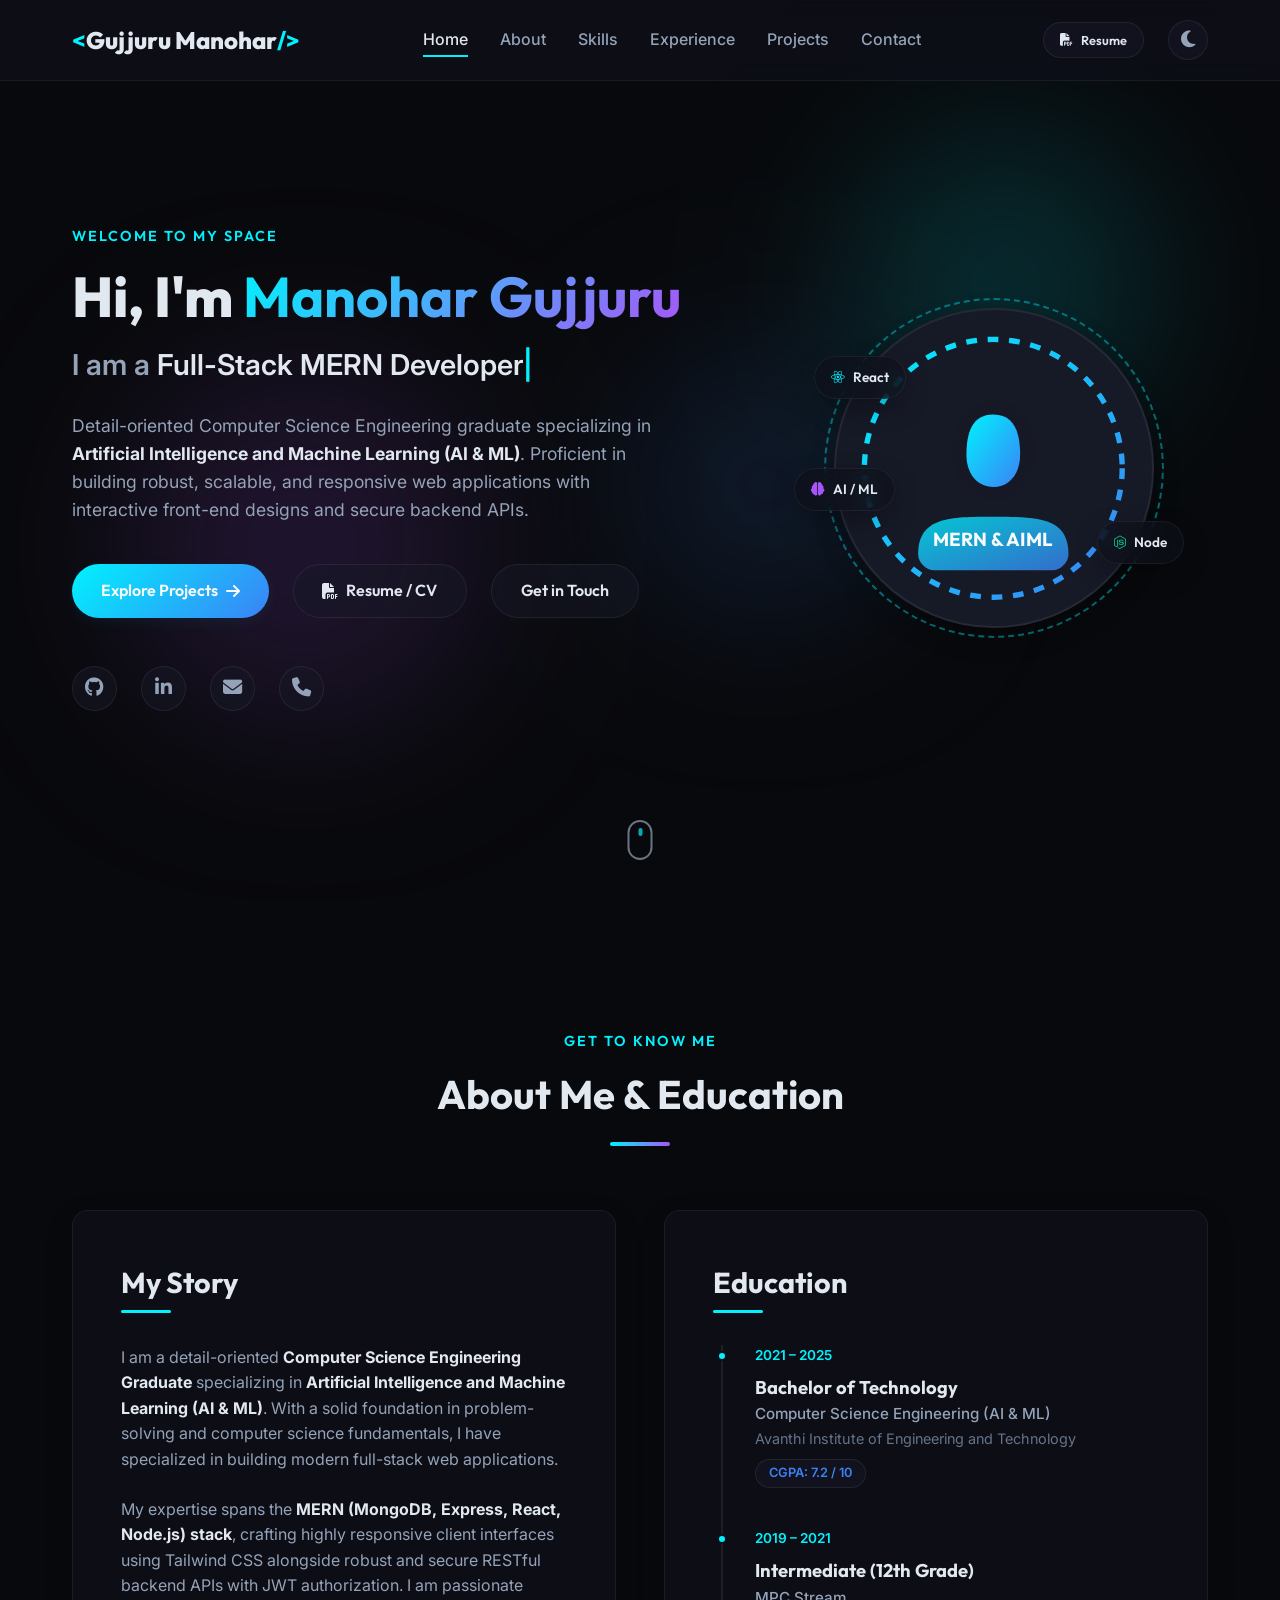
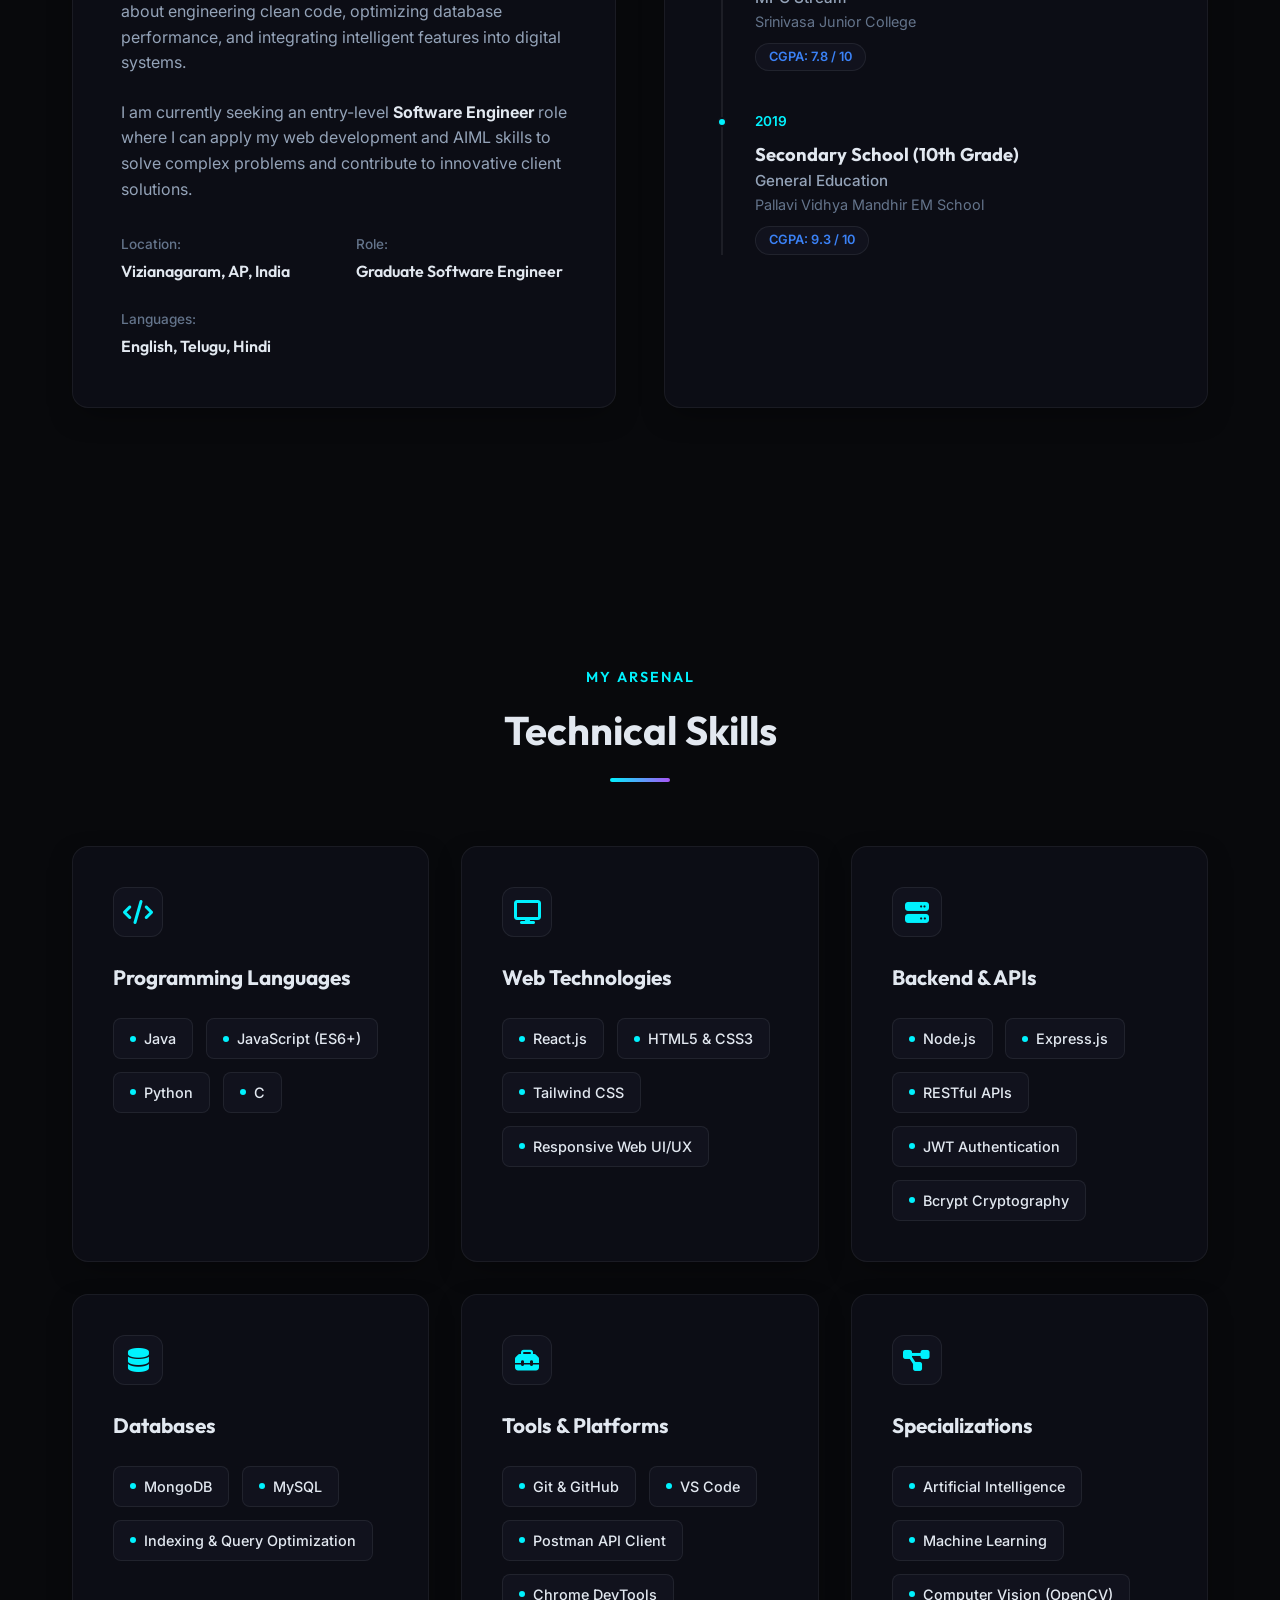
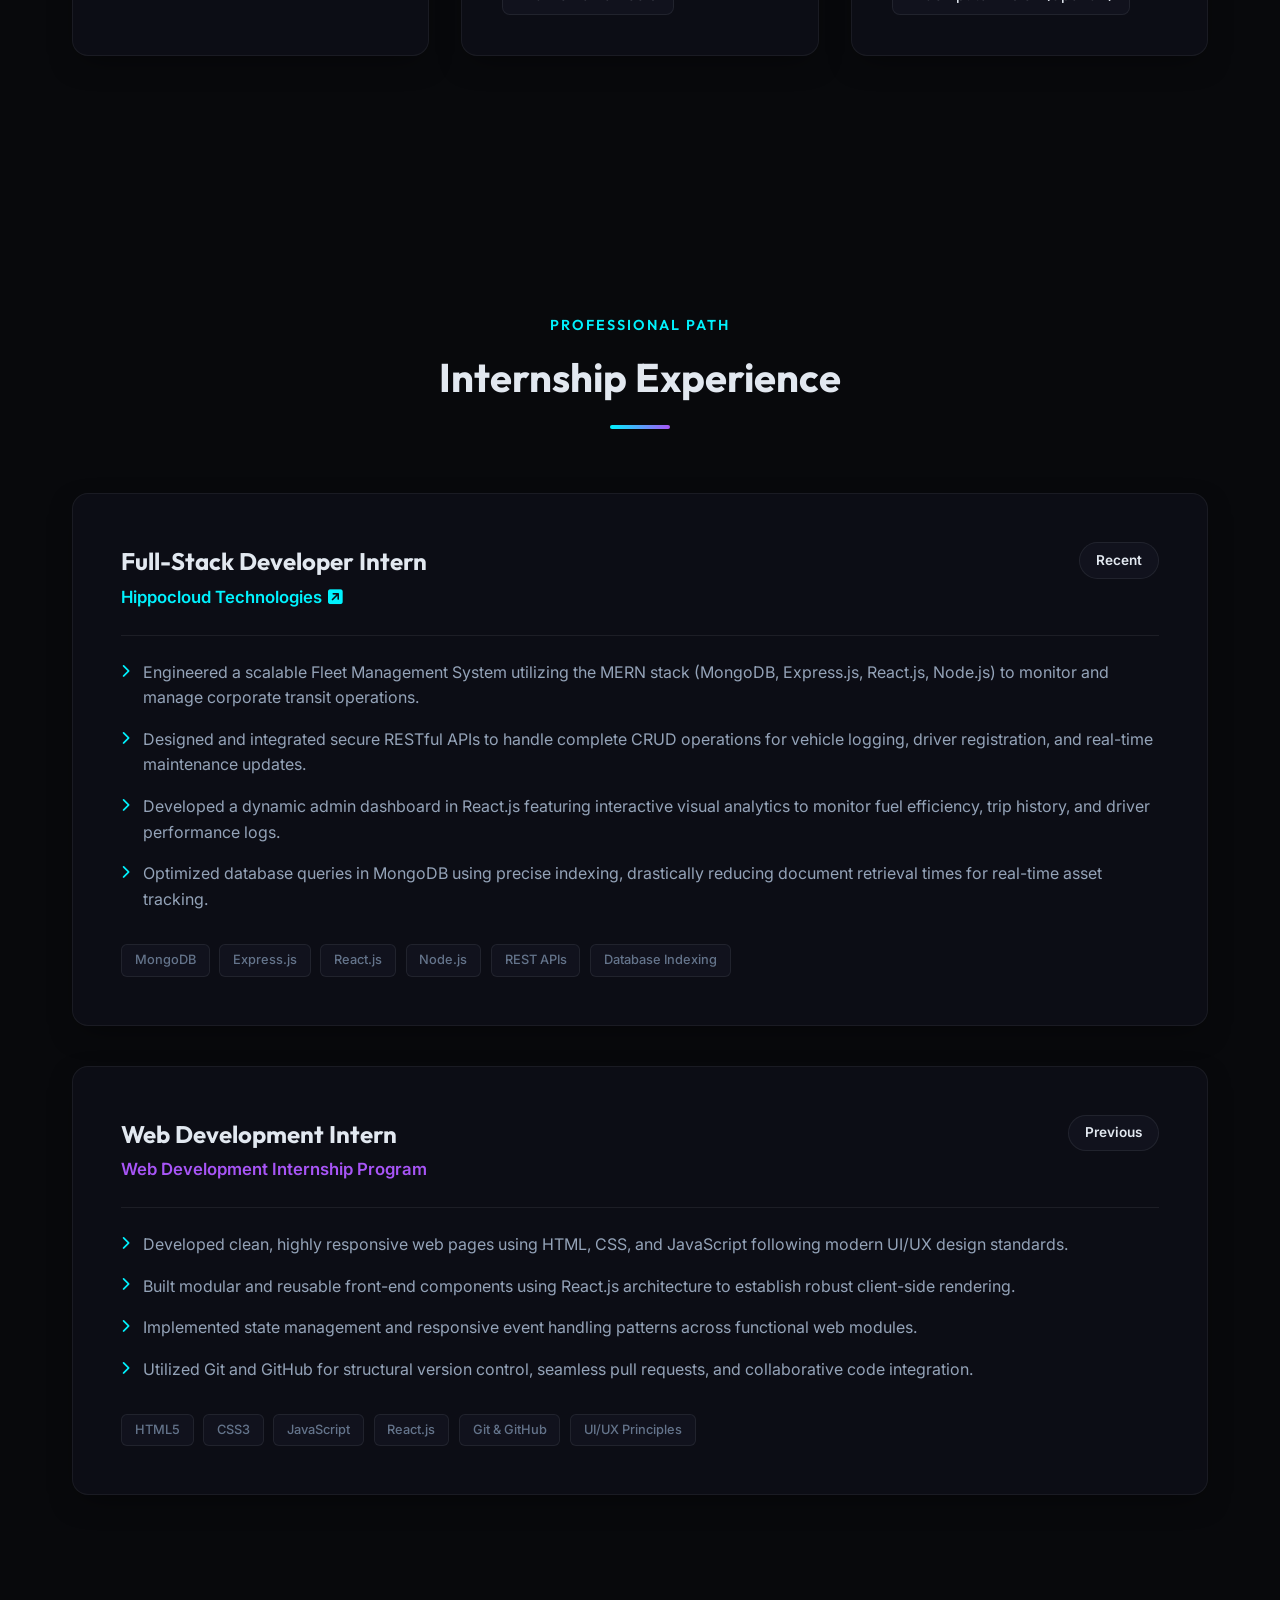
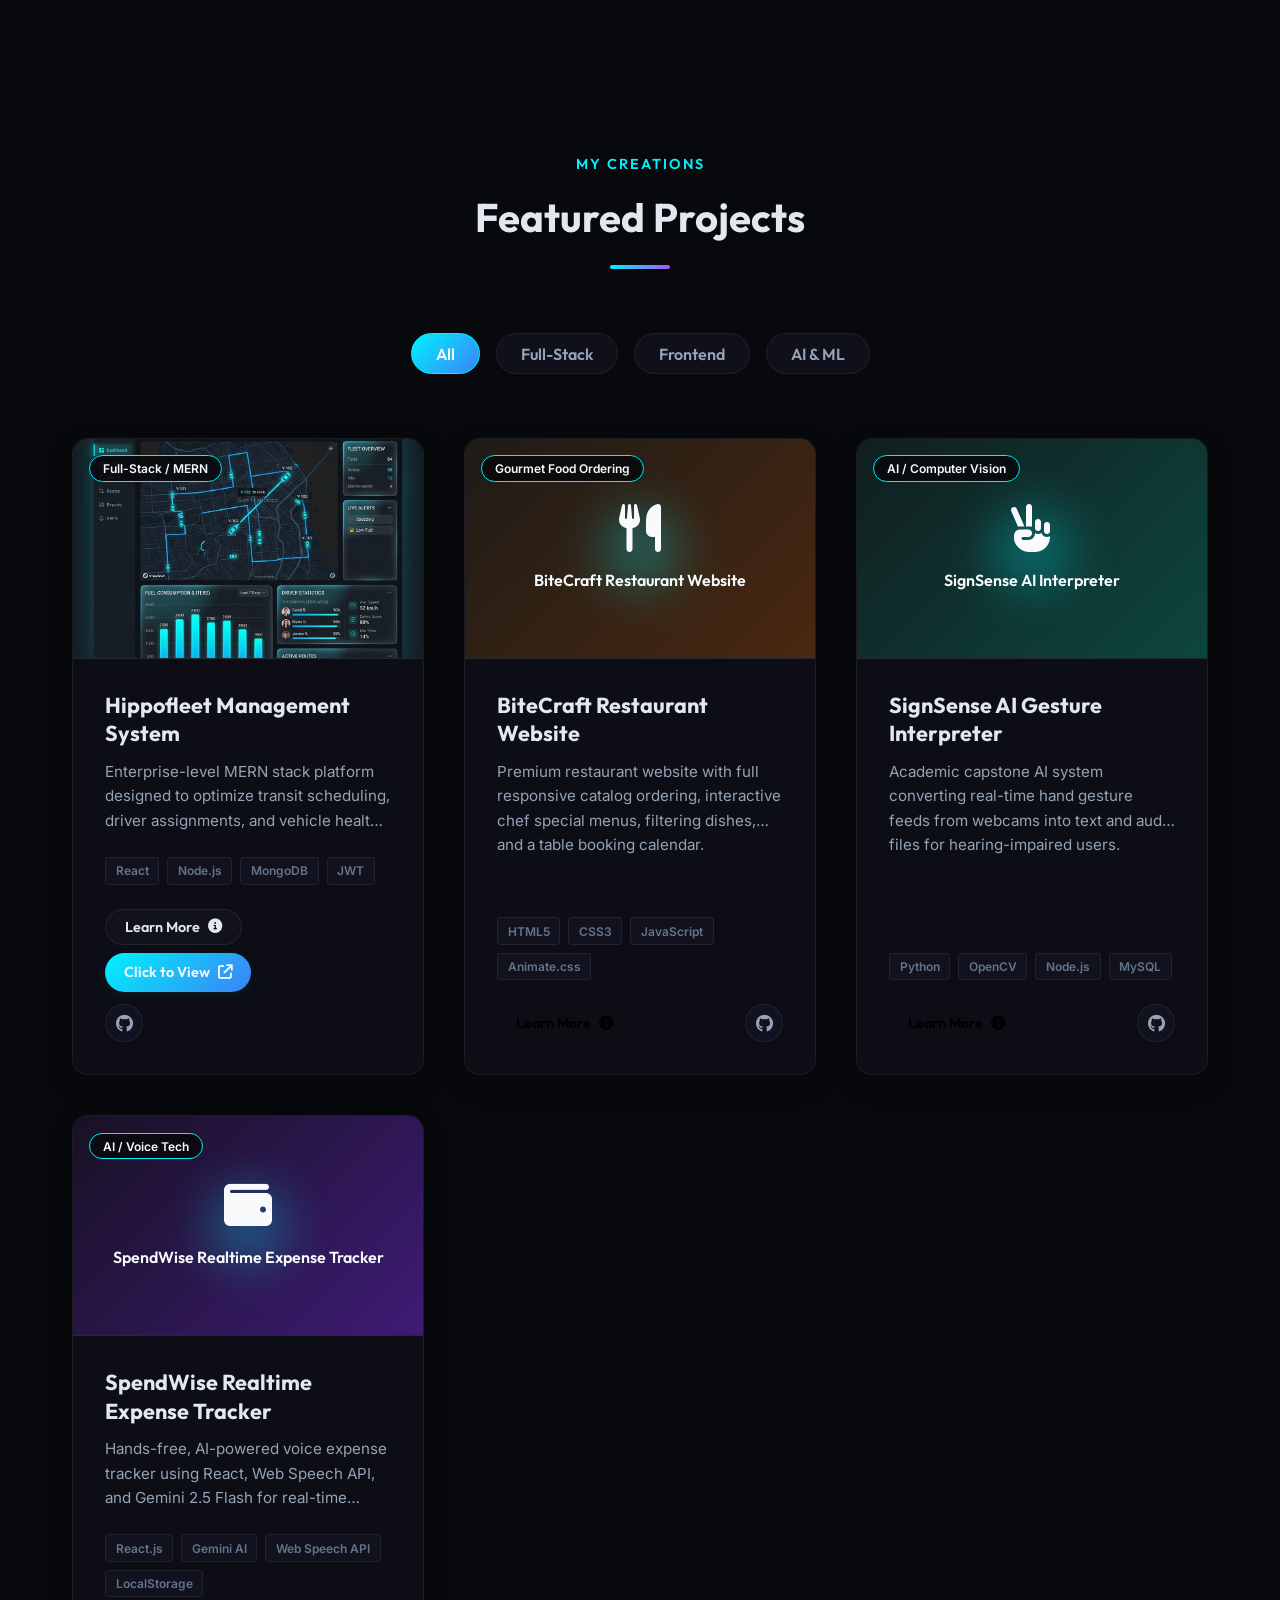
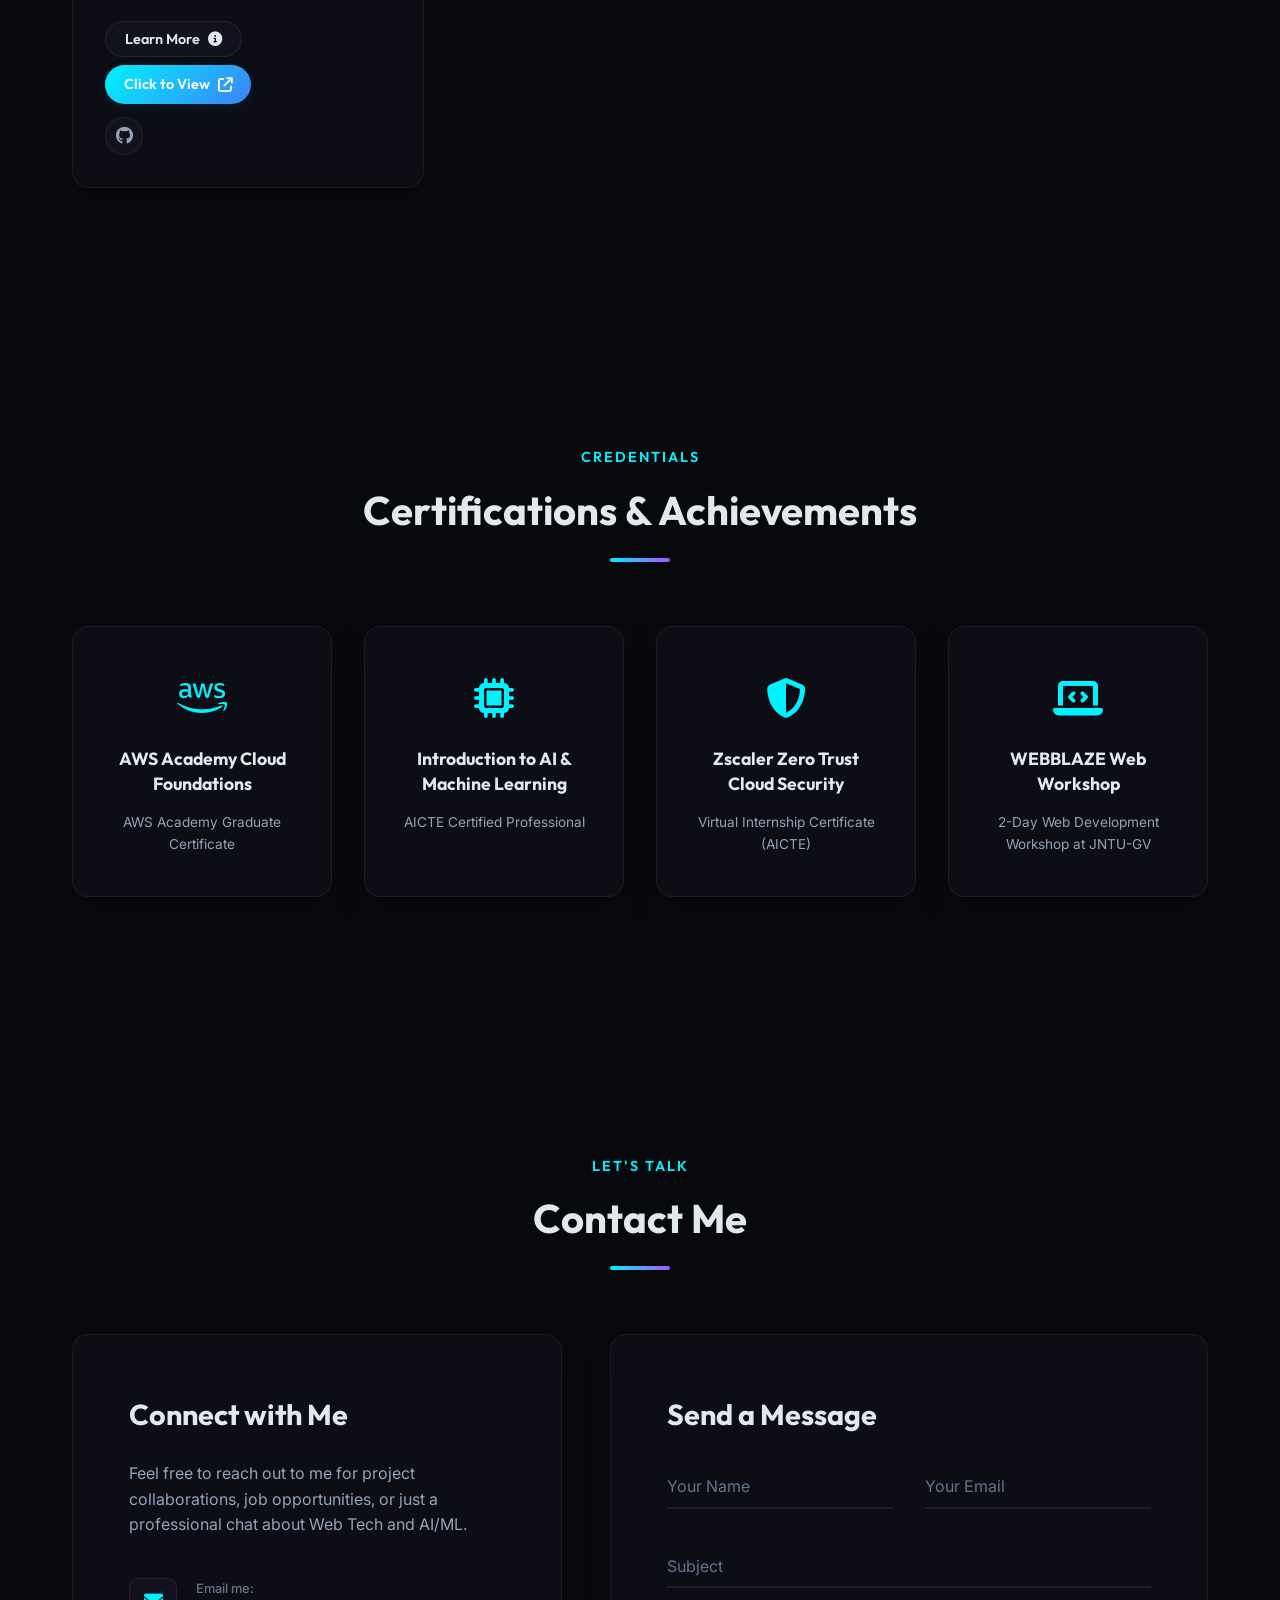
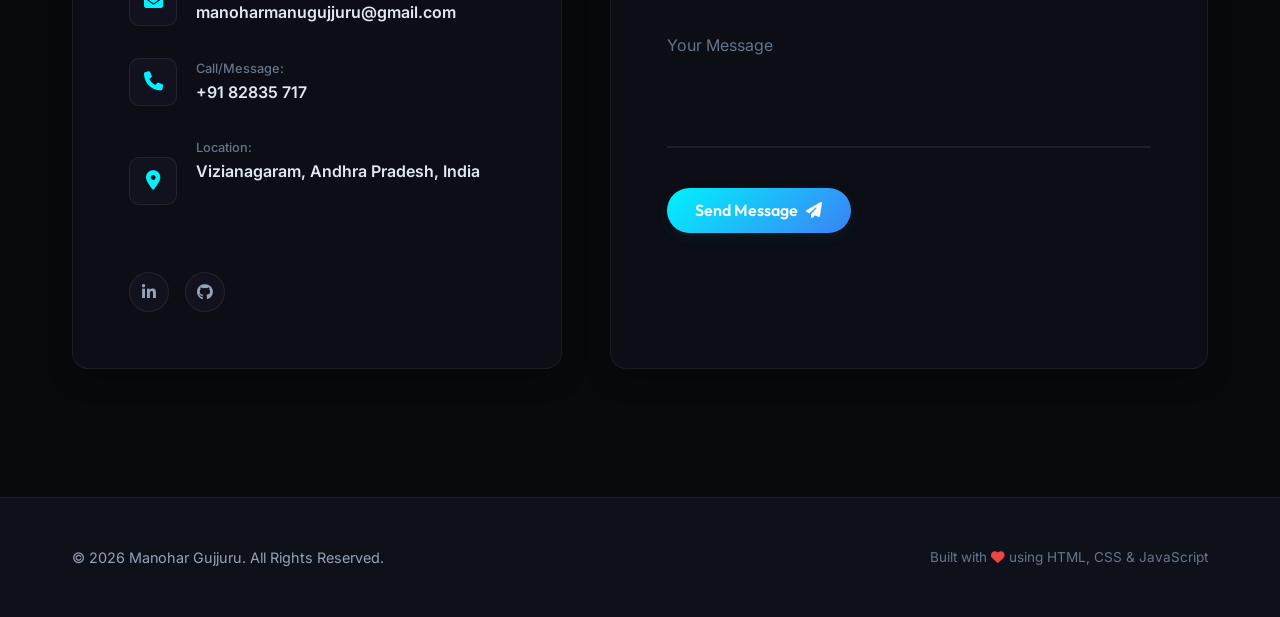
==== commit 5f260a68: "Rename SpendWise project title to SpendWise Realtime Expense Tracker" ====
--- a/index.html
+++ b/index.html
@@ -488,14 +488,14 @@
                             <div class="project-img-fallback spendwise-fallback-bg">
                                 <div class="fallback-glow"></div>
                                 <i class="fa-solid fa-wallet"></i>
-                                <span class="fallback-title">SpendWise AI Voice Tracker</span>
+                                <span class="fallback-title">SpendWise Realtime Expense Tracker</span>
                             </div>
                             <div class="project-overlay">
                                 <span class="project-category">AI / Voice Tech</span>
                             </div>
                         </div>
                         <div class="project-content">
-                            <h3>SpendWise Voice Tracker</h3>
+                            <h3>SpendWise Realtime Expense Tracker</h3>
                             <p class="project-desc-short">Hands-free, AI-powered voice expense tracker using React, Web Speech API, and Gemini 2.5 Flash for real-time multilingual entity extraction.</p>
                             <div class="project-tags">
                                 <span>React.js</span>
